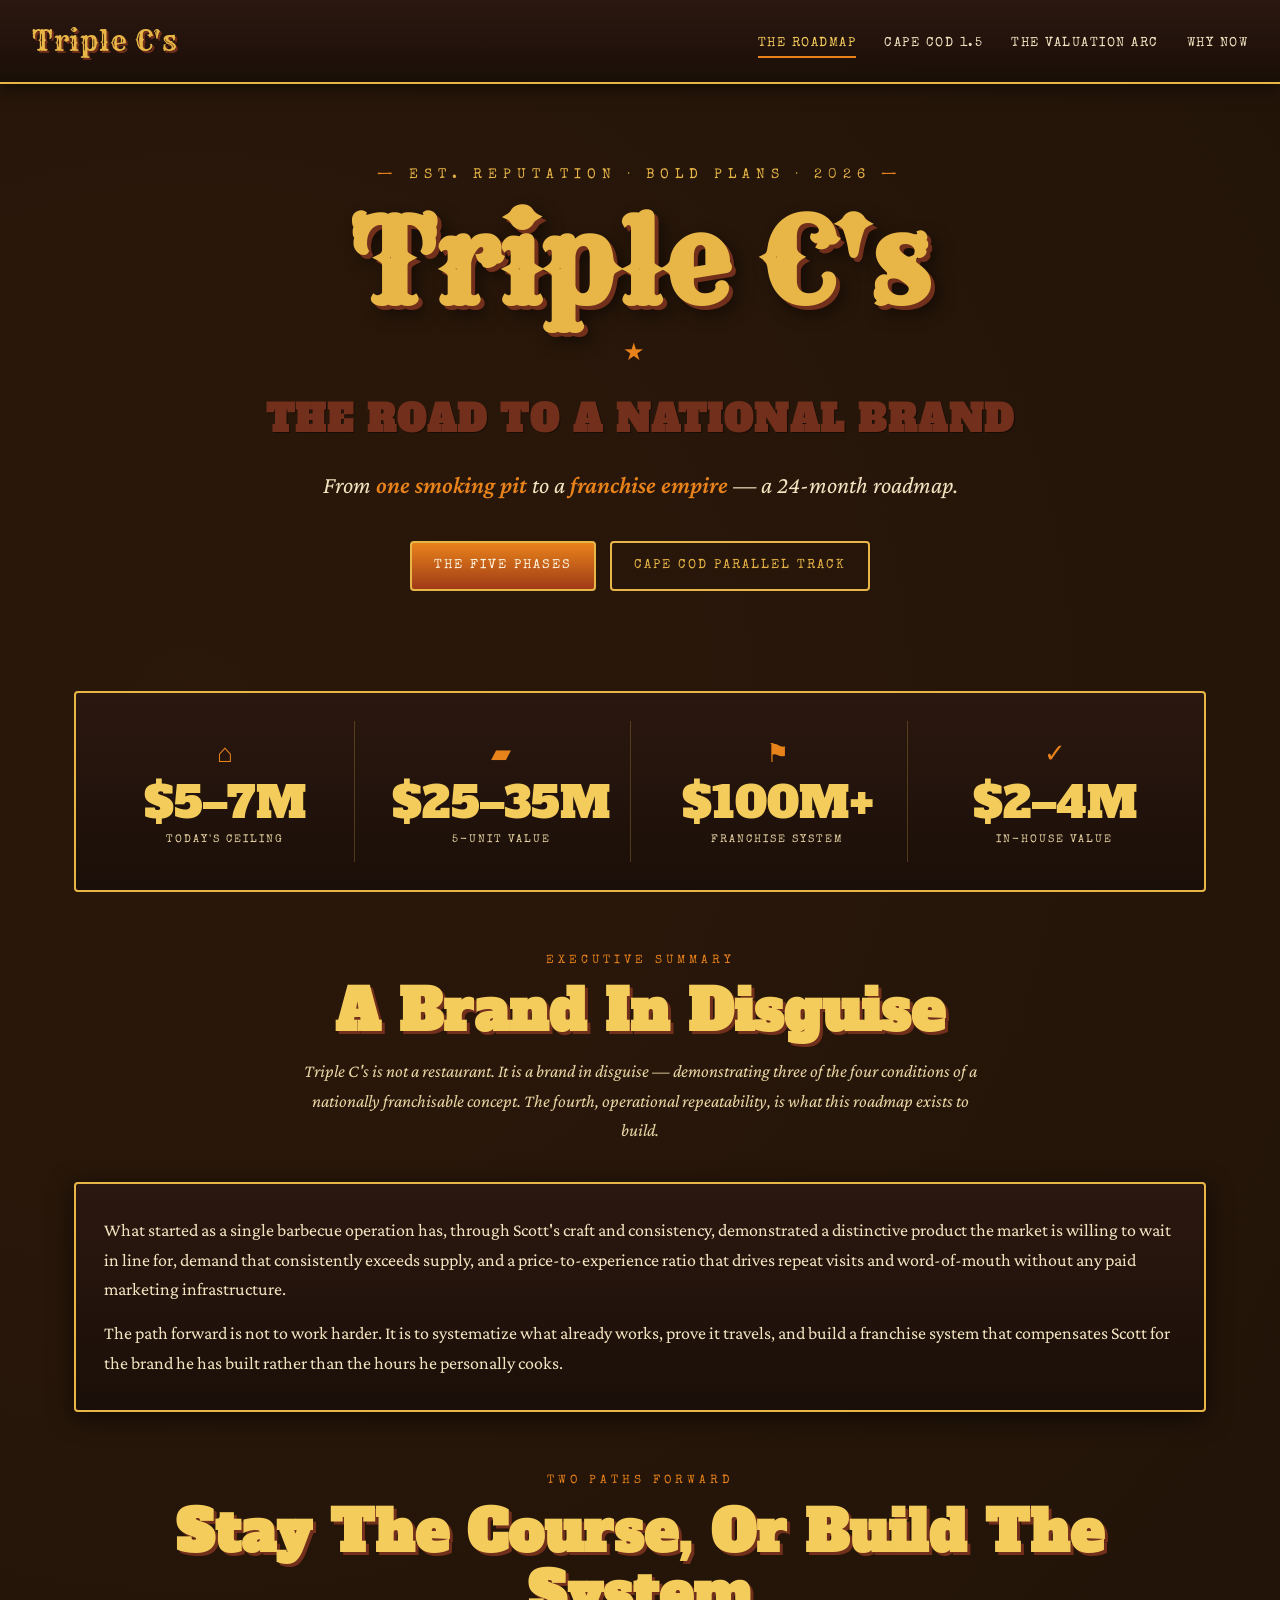
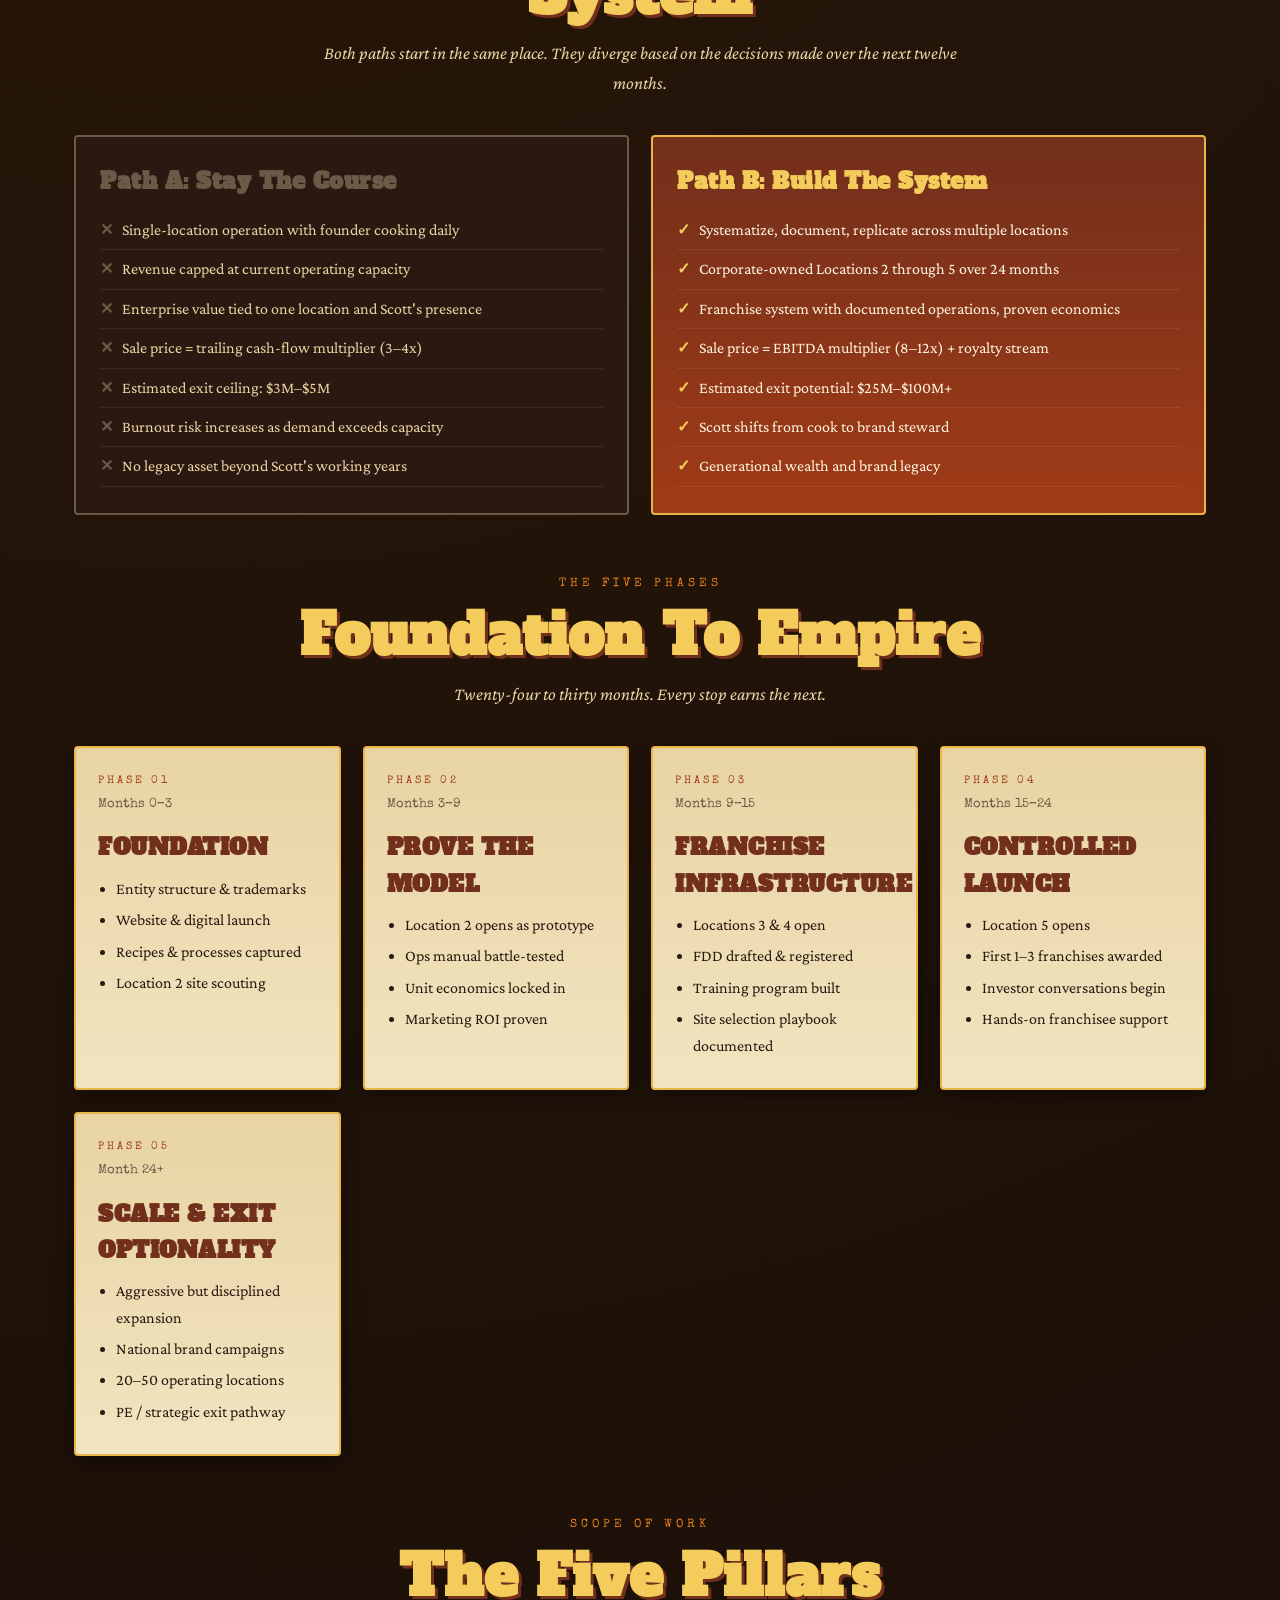
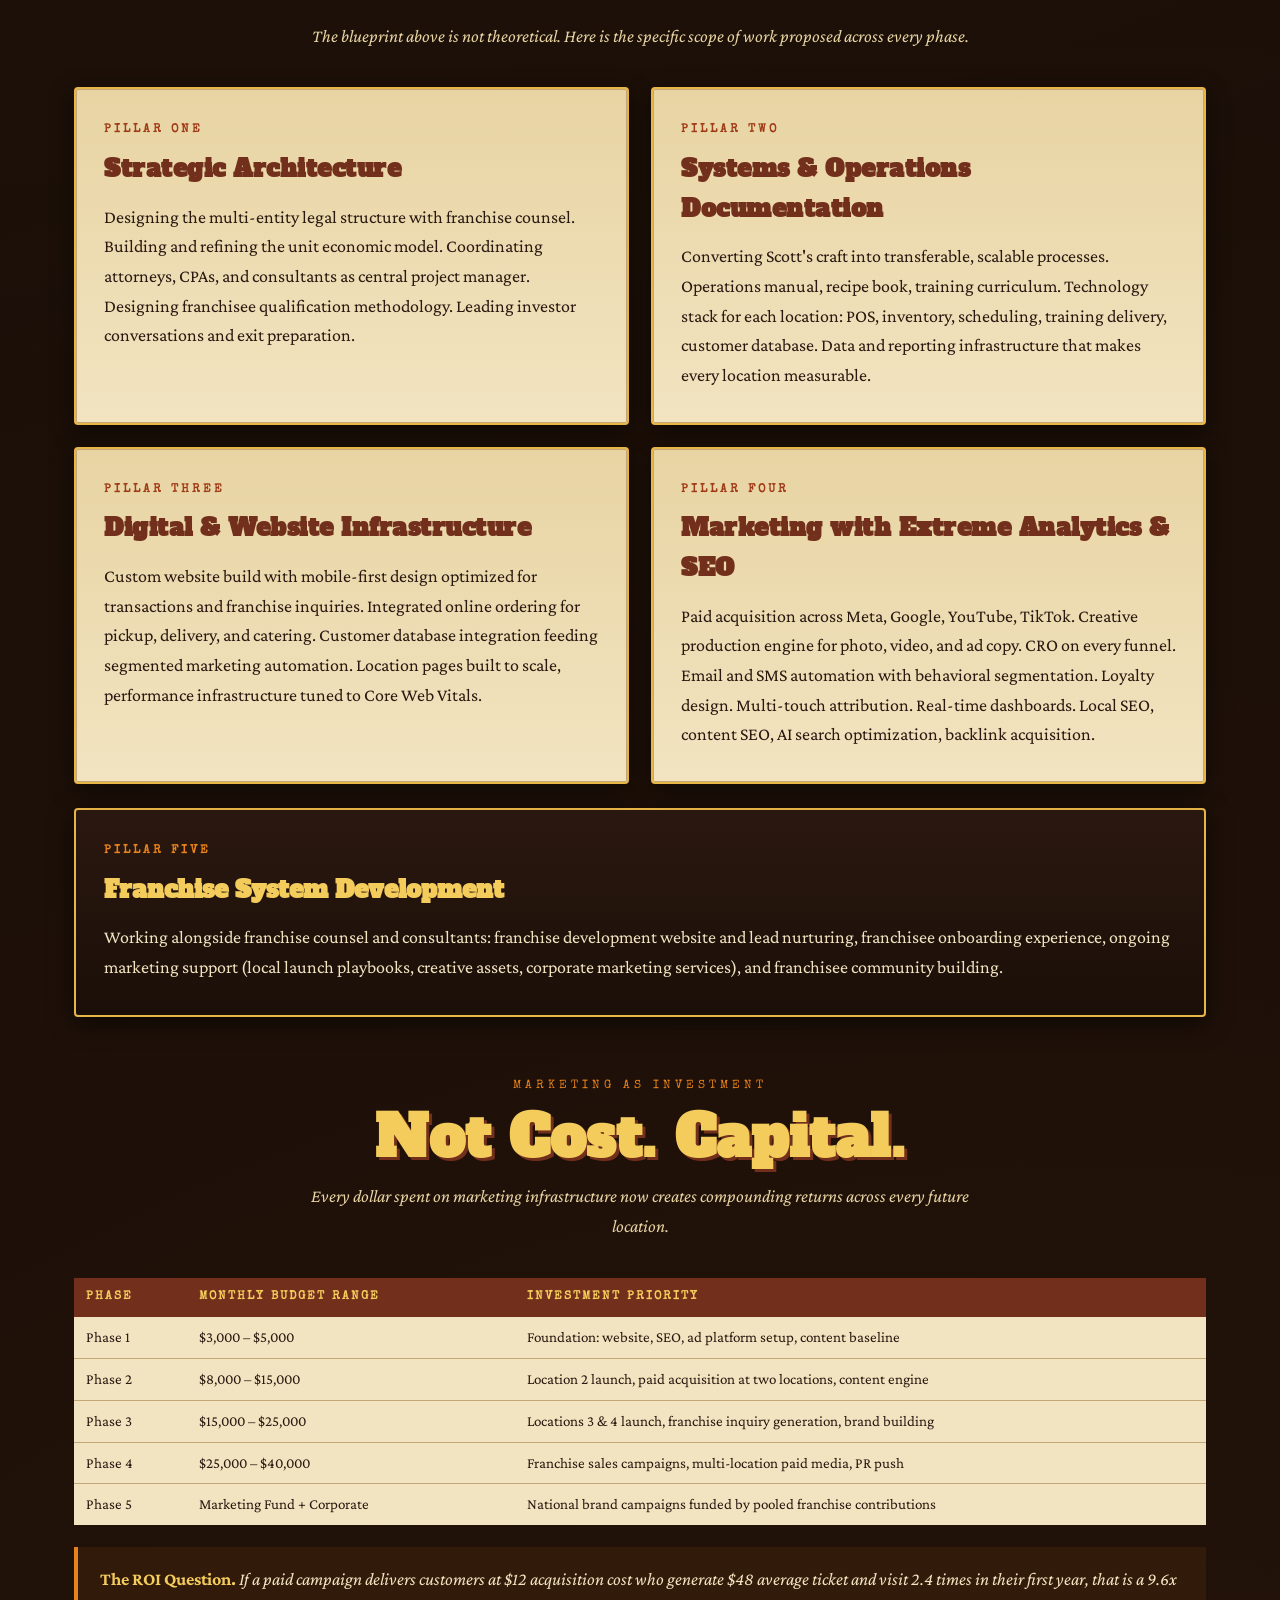
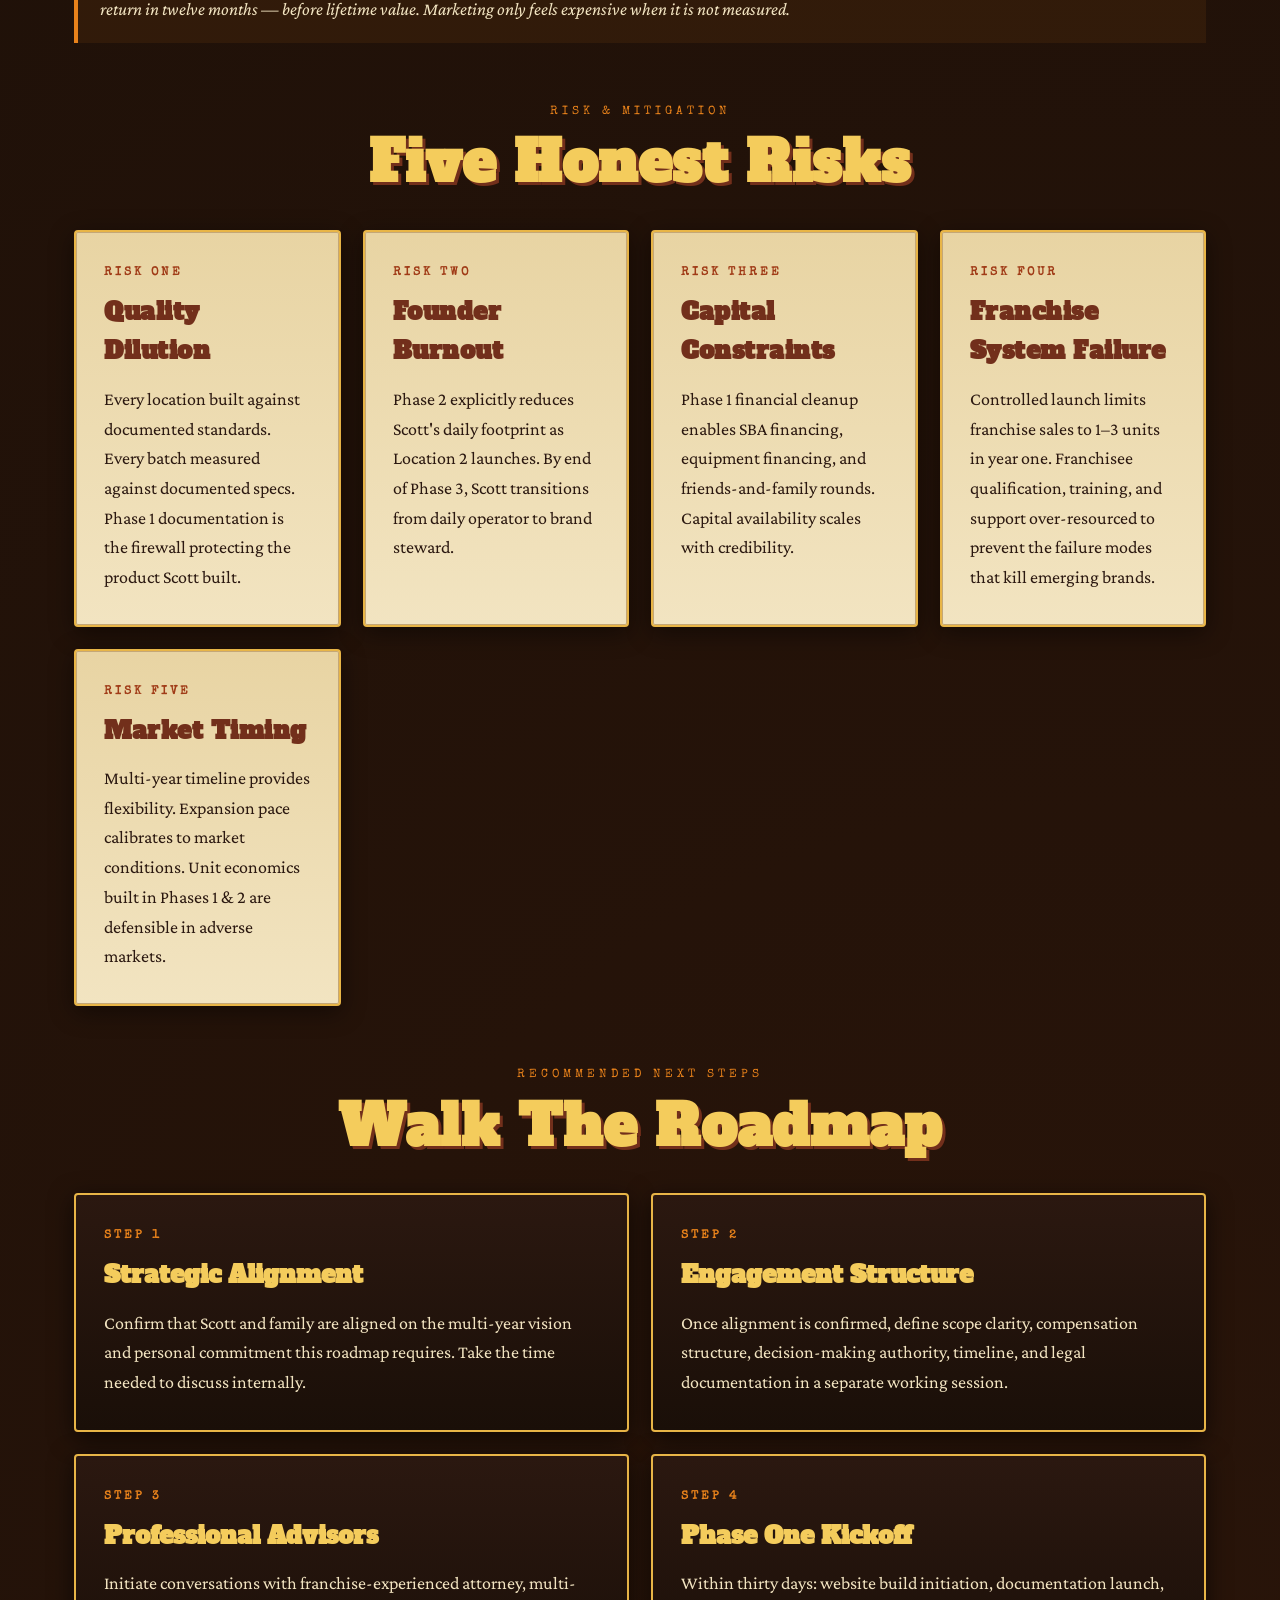
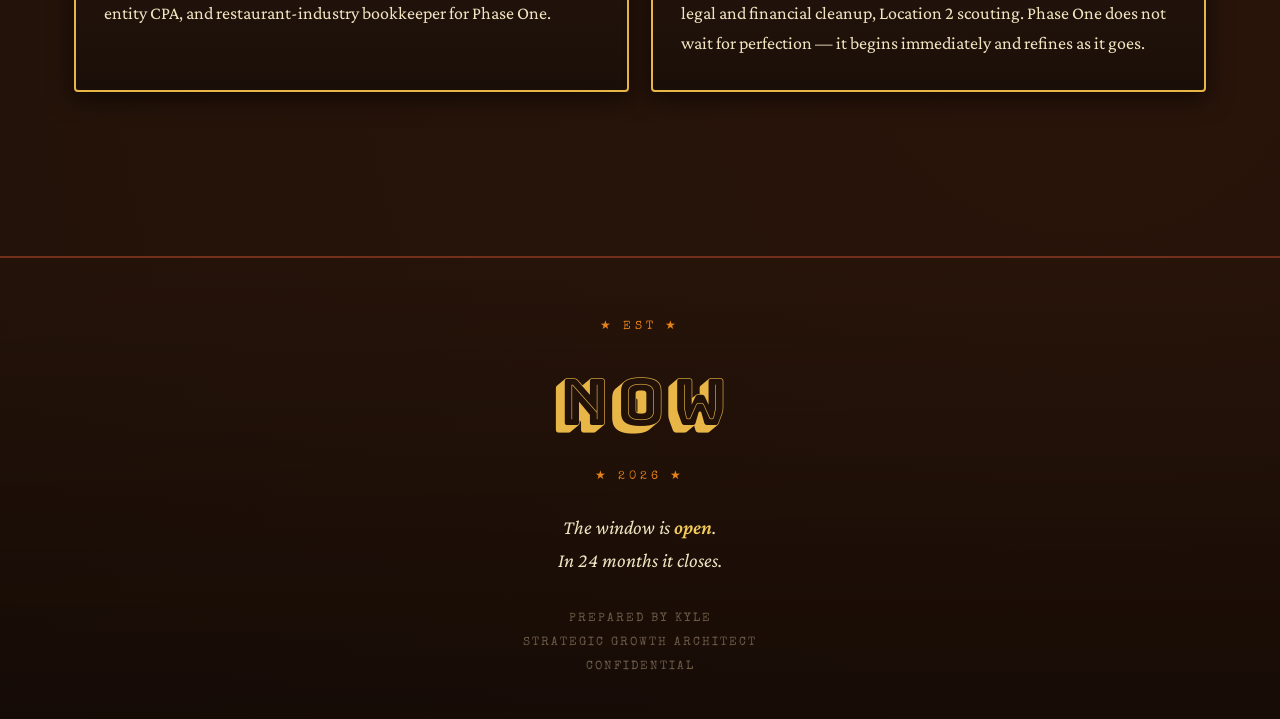
==== index.html @ bded4cd9 "Add initial index.html for Triple C's roadmap" ====
<!DOCTYPE html>
<html lang="en">
<head>
  <meta charset="UTF-8">
  <meta name="viewport" content="width=device-width, initial-scale=1.0">
  <title>Triple C's — The Road to a National Brand</title>
  <meta name="description" content="A 24-month roadmap from one smoking pit to a franchise empire. The Five-Phase Strategic Growth Proposal for Triple C's.">
  <link rel="stylesheet" href="assets/brand.css">
</head>
<body>

  <nav class="brand-nav">
    <div class="mark">Triple C's</div>
    <ul>
      <li><a href="index.html" class="active">The Roadmap</a></li>
      <li><a href="cape-cod.html">Cape Cod 1.5</a></li>
      <li><a href="valuation.html">The Valuation Arc</a></li>
      <li><a href="the-window.html">Why Now</a></li>
    </ul>
  </nav>

  <header class="broadside">
    <div class="stamp-line">EST. REPUTATION · BOLD PLANS · 2026</div>
    <h1>Triple C's</h1>
    <div class="star-divider">★</div>
    <h2 class="tagline">The Road to a National Brand</h2>
    <p class="lede">From <em>one smoking pit</em> to a <em>franchise empire</em> &mdash; a 24-month roadmap.</p>
    <div class="cta-row">
      <a href="#five-phases" class="btn">The Five Phases</a>
      <a href="cape-cod.html" class="btn ghost">Cape Cod Parallel Track</a>
    </div>
  </header>

  <main class="page">

    <section class="stat-band">
      <div class="stat"><span class="icon">⌂</span><div class="val">$5–7M</div><div class="lbl">Today's Ceiling</div></div>
      <div class="stat"><span class="icon">▰</span><div class="val">$25–35M</div><div class="lbl">5-Unit Value</div></div>
      <div class="stat"><span class="icon">⚑</span><div class="val">$100M+</div><div class="lbl">Franchise System</div></div>
      <div class="stat"><span class="icon">✓</span><div class="val">$2–4M</div><div class="lbl">In-House Value</div></div>
    </section>

    <section>
      <div class="section-head">
        <div class="eyebrow">Executive Summary</div>
        <h2>A Brand In Disguise</h2>
        <p>Triple C's is not a restaurant. It is a brand in disguise &mdash; demonstrating three of the four conditions of a nationally franchisable concept. The fourth, operational repeatability, is what this roadmap exists to build.</p>
      </div>
      <div class="card-dark">
        <p>What started as a single barbecue operation has, through Scott's craft and consistency, demonstrated a distinctive product the market is willing to wait in line for, demand that consistently exceeds supply, and a price-to-experience ratio that drives repeat visits and word-of-mouth without any paid marketing infrastructure.</p>
        <p style="margin-top: 14px;">The path forward is not to work harder. It is to systematize what already works, prove it travels, and build a franchise system that compensates Scott for the brand he has built rather than the hours he personally cooks.</p>
      </div>
    </section>

    <section>
      <div class="section-head">
        <div class="eyebrow">Two Paths Forward</div>
        <h2>Stay The Course, Or Build The System</h2>
        <p>Both paths start in the same place. They diverge based on the decisions made over the next twelve months.</p>
      </div>
      <div class="two-path">
        <div class="path path-a">
          <h3>Path A: Stay The Course</h3>
          <ul>
            <li>Single-location operation with founder cooking daily</li>
            <li>Revenue capped at current operating capacity</li>
            <li>Enterprise value tied to one location and Scott's presence</li>
            <li>Sale price = trailing cash-flow multiplier (3–4x)</li>
            <li>Estimated exit ceiling: $3M–$5M</li>
            <li>Burnout risk increases as demand exceeds capacity</li>
            <li>No legacy asset beyond Scott's working years</li>
          </ul>
        </div>
        <div class="path path-b">
          <h3>Path B: Build The System</h3>
          <ul>
            <li>Systematize, document, replicate across multiple locations</li>
            <li>Corporate-owned Locations 2 through 5 over 24 months</li>
            <li>Franchise system with documented operations, proven economics</li>
            <li>Sale price = EBITDA multiplier (8–12x) + royalty stream</li>
            <li>Estimated exit potential: $25M–$100M+</li>
            <li>Scott shifts from cook to brand steward</li>
            <li>Generational wealth and brand legacy</li>
          </ul>
        </div>
      </div>
    </section>

    <section id="five-phases">
      <div class="section-head">
        <div class="eyebrow">The Five Phases</div>
        <h2>Foundation To Empire</h2>
        <p>Twenty-four to thirty months. Every stop earns the next.</p>
      </div>

      <div class="phase-grid">
        <article class="phase">
          <div class="phase-num">Phase 01</div>
          <div class="phase-time">Months 0–3</div>
          <h3>Foundation</h3>
          <ul>
            <li>Entity structure &amp; trademarks</li>
            <li>Website &amp; digital launch</li>
            <li>Recipes &amp; processes captured</li>
            <li>Location 2 site scouting</li>
          </ul>
        </article>

        <article class="phase">
          <div class="phase-num">Phase 02</div>
          <div class="phase-time">Months 3–9</div>
          <h3>Prove the Model</h3>
          <ul>
            <li>Location 2 opens as prototype</li>
            <li>Ops manual battle-tested</li>
            <li>Unit economics locked in</li>
            <li>Marketing ROI proven</li>
          </ul>
        </article>

        <article class="phase">
          <div class="phase-num">Phase 03</div>
          <div class="phase-time">Months 9–15</div>
          <h3>Franchise Infrastructure</h3>
          <ul>
            <li>Locations 3 &amp; 4 open</li>
            <li>FDD drafted &amp; registered</li>
            <li>Training program built</li>
            <li>Site selection playbook documented</li>
          </ul>
        </article>

        <article class="phase">
          <div class="phase-num">Phase 04</div>
          <div class="phase-time">Months 15–24</div>
          <h3>Controlled Launch</h3>
          <ul>
            <li>Location 5 opens</li>
            <li>First 1–3 franchises awarded</li>
            <li>Investor conversations begin</li>
            <li>Hands-on franchisee support</li>
          </ul>
        </article>

        <article class="phase">
          <div class="phase-num">Phase 05</div>
          <div class="phase-time">Month 24+</div>
          <h3>Scale &amp; Exit Optionality</h3>
          <ul>
            <li>Aggressive but disciplined expansion</li>
            <li>National brand campaigns</li>
            <li>20–50 operating locations</li>
            <li>PE / strategic exit pathway</li>
          </ul>
        </article>
      </div>
    </section>

    <section>
      <div class="section-head">
        <div class="eyebrow">Scope of Work</div>
        <h2>The Five Pillars</h2>
        <p>The blueprint above is not theoretical. Here is the specific scope of work proposed across every phase.</p>
      </div>
      <div class="grid-2">
        <div class="card">
          <h4>Pillar One</h4>
          <h3>Strategic Architecture</h3>
          <p>Designing the multi-entity legal structure with franchise counsel. Building and refining the unit economic model. Coordinating attorneys, CPAs, and consultants as central project manager. Designing franchisee qualification methodology. Leading investor conversations and exit preparation.</p>
        </div>
        <div class="card">
          <h4>Pillar Two</h4>
          <h3>Systems &amp; Operations Documentation</h3>
          <p>Converting Scott's craft into transferable, scalable processes. Operations manual, recipe book, training curriculum. Technology stack for each location: POS, inventory, scheduling, training delivery, customer database. Data and reporting infrastructure that makes every location measurable.</p>
        </div>
        <div class="card">
          <h4>Pillar Three</h4>
          <h3>Digital &amp; Website Infrastructure</h3>
          <p>Custom website build with mobile-first design optimized for transactions and franchise inquiries. Integrated online ordering for pickup, delivery, and catering. Customer database integration feeding segmented marketing automation. Location pages built to scale, performance infrastructure tuned to Core Web Vitals.</p>
        </div>
        <div class="card">
          <h4>Pillar Four</h4>
          <h3>Marketing with Extreme Analytics &amp; SEO</h3>
          <p>Paid acquisition across Meta, Google, YouTube, TikTok. Creative production engine for photo, video, and ad copy. CRO on every funnel. Email and SMS automation with behavioral segmentation. Loyalty design. Multi-touch attribution. Real-time dashboards. Local SEO, content SEO, AI search optimization, backlink acquisition.</p>
        </div>
      </div>
      <div class="card-dark" style="margin-top: 22px;">
        <h4>Pillar Five</h4>
        <h3>Franchise System Development</h3>
        <p>Working alongside franchise counsel and consultants: franchise development website and lead nurturing, franchisee onboarding experience, ongoing marketing support (local launch playbooks, creative assets, corporate marketing services), and franchisee community building.</p>
      </div>
    </section>

    <section>
      <div class="section-head">
        <div class="eyebrow">Marketing as Investment</div>
        <h2>Not Cost. Capital.</h2>
        <p>Every dollar spent on marketing infrastructure now creates compounding returns across every future location.</p>
      </div>
      <table class="budget">
        <thead>
          <tr><th>Phase</th><th>Monthly Budget Range</th><th>Investment Priority</th></tr>
        </thead>
        <tbody>
          <tr><td>Phase 1</td><td>$3,000 – $5,000</td><td>Foundation: website, SEO, ad platform setup, content baseline</td></tr>
          <tr><td>Phase 2</td><td>$8,000 – $15,000</td><td>Location 2 launch, paid acquisition at two locations, content engine</td></tr>
          <tr><td>Phase 3</td><td>$15,000 – $25,000</td><td>Locations 3 &amp; 4 launch, franchise inquiry generation, brand building</td></tr>
          <tr><td>Phase 4</td><td>$25,000 – $40,000</td><td>Franchise sales campaigns, multi-location paid media, PR push</td></tr>
          <tr><td>Phase 5</td><td>Marketing Fund + Corporate</td><td>National brand campaigns funded by pooled franchise contributions</td></tr>
        </tbody>
      </table>
      <div class="callout"><strong>The ROI Question.</strong> If a paid campaign delivers customers at $12 acquisition cost who generate $48 average ticket and visit 2.4 times in their first year, that is a 9.6x return in twelve months &mdash; before lifetime value. Marketing only feels expensive when it is not measured.</div>
    </section>

    <section>
      <div class="section-head">
        <div class="eyebrow">Risk &amp; Mitigation</div>
        <h2>Five Honest Risks</h2>
      </div>
      <div class="grid-3">
        <div class="card"><h4>Risk One</h4><h3>Quality Dilution</h3><p>Every location built against documented standards. Every batch measured against documented specs. Phase 1 documentation is the firewall protecting the product Scott built.</p></div>
        <div class="card"><h4>Risk Two</h4><h3>Founder Burnout</h3><p>Phase 2 explicitly reduces Scott's daily footprint as Location 2 launches. By end of Phase 3, Scott transitions from daily operator to brand steward.</p></div>
        <div class="card"><h4>Risk Three</h4><h3>Capital Constraints</h3><p>Phase 1 financial cleanup enables SBA financing, equipment financing, and friends-and-family rounds. Capital availability scales with credibility.</p></div>
        <div class="card"><h4>Risk Four</h4><h3>Franchise System Failure</h3><p>Controlled launch limits franchise sales to 1–3 units in year one. Franchisee qualification, training, and support over-resourced to prevent the failure modes that kill emerging brands.</p></div>
        <div class="card"><h4>Risk Five</h4><h3>Market Timing</h3><p>Multi-year timeline provides flexibility. Expansion pace calibrates to market conditions. Unit economics built in Phases 1 &amp; 2 are defensible in adverse markets.</p></div>
      </div>
    </section>

    <section>
      <div class="section-head">
        <div class="eyebrow">Recommended Next Steps</div>
        <h2>Walk The Roadmap</h2>
      </div>
      <div class="grid-2">
        <div class="card-dark">
          <h4>Step 1</h4>
          <h3>Strategic Alignment</h3>
          <p>Confirm that Scott and family are aligned on the multi-year vision and personal commitment this roadmap requires. Take the time needed to discuss internally.</p>
        </div>
        <div class="card-dark">
          <h4>Step 2</h4>
          <h3>Engagement Structure</h3>
          <p>Once alignment is confirmed, define scope clarity, compensation structure, decision-making authority, timeline, and legal documentation in a separate working session.</p>
        </div>
        <div class="card-dark">
          <h4>Step 3</h4>
          <h3>Professional Advisors</h3>
          <p>Initiate conversations with franchise-experienced attorney, multi-entity CPA, and restaurant-industry bookkeeper for Phase One.</p>
        </div>
        <div class="card-dark">
          <h4>Step 4</h4>
          <h3>Phase One Kickoff</h3>
          <p>Within thirty days: website build initiation, documentation launch, legal and financial cleanup, Location 2 scouting. Phase One does not wait for perfection &mdash; it begins immediately and refines as it goes.</p>
        </div>
      </div>
    </section>
  </main>

  <footer class="brand-footer">
    <div class="stamp-edge">★ EST ★</div>
    <div class="stamp-big">NOW</div>
    <div class="stamp-edge">★ 2026 ★</div>
    <div class="footer-msg">The window is <em>open</em>.<br>In 24 months it closes.</div>
    <div class="footer-meta">
      Prepared by Kyle<br>
      Strategic Growth Architect<br>
      Confidential
    </div>
  </footer>

</body>
</html>
---- assets/brand.css ----
/* Triple C's — Shared Brand Stylesheet
   Derived from the Triplecs timeline infographic v2.
   Use across all roadmap pages for consistent branding. */

@import url('https://fonts.googleapis.com/css2?family=Crimson+Pro:ital,wght@0,400;0,600;0,700;1,400&family=Special+Elite&family=Rye&family=Alfa+Slab+One&family=Bungee+Shade&display=swap');

:root {
  --char: #1A0F08;
  --smoke-dark: #2B1810;
  --mahog: #722F1B;
  --rust: #A03B17;
  --flame: #D4521A;
  --ember: #E8821B;
  --gold: #E8B547;
  --gold-bright: #F4CC5C;
  --parchment: #F2E4C1;
  --paper: #E8D4A3;
  --paper-shadow: #C4A777;
  --ash: #6B5A47;
  --cream: #FAF1DC;
  --green: #2B4A2B;
  --bone: #FFF5DE;
}

* { box-sizing: border-box; margin: 0; padding: 0; }

html { scroll-behavior: smooth; }

body {
  font-family: 'Crimson Pro', Georgia, serif;
  background: var(--char);
  color: var(--cream);
  line-height: 1.65;
  font-size: 18px;
  background-image:
    radial-gradient(circle at 15% 10%, rgba(232, 130, 27, 0.08), transparent 45%),
    radial-gradient(circle at 85% 90%, rgba(212, 82, 26, 0.08), transparent 50%),
    radial-gradient(circle at 50% 50%, rgba(26, 15, 8, 0.6), var(--char) 80%);
  min-height: 100vh;
}

/* ===== Navigation ===== */
.brand-nav {
  background: linear-gradient(180deg, var(--smoke-dark) 0%, rgba(26,15,8,0.95) 100%);
  border-bottom: 2px solid var(--gold);
  padding: 18px 32px;
  display: flex;
  align-items: center;
  justify-content: space-between;
  flex-wrap: wrap;
  gap: 20px;
  position: sticky;
  top: 0;
  z-index: 50;
  box-shadow: 0 4px 16px rgba(0,0,0,0.5);
}
.brand-nav .mark {
  font-family: 'Rye', serif;
  font-size: 28px;
  color: var(--gold);
  text-shadow: 2px 2px 0 var(--mahog);
  letter-spacing: 0.5px;
}
.brand-nav ul {
  list-style: none;
  display: flex;
  gap: 28px;
  flex-wrap: wrap;
}
.brand-nav a {
  font-family: 'Special Elite', monospace;
  font-size: 13px;
  letter-spacing: 1.5px;
  text-transform: uppercase;
  color: var(--parchment);
  text-decoration: none;
  padding: 6px 0;
  border-bottom: 2px solid transparent;
  transition: all 0.2s;
}
.brand-nav a:hover, .brand-nav a.active {
  color: var(--gold-bright);
  border-bottom-color: var(--ember);
}

/* ===== Hero / Broadside ===== */
.broadside {
  text-align: center;
  padding: 80px 24px 60px;
  position: relative;
}
.broadside .stamp-line {
  font-family: 'Special Elite', monospace;
  font-size: 14px;
  letter-spacing: 6px;
  color: var(--gold);
  margin-bottom: 18px;
}
.broadside .stamp-line::before,
.broadside .stamp-line::after {
  content: " — ";
  color: var(--ember);
}
.broadside h1 {
  font-family: 'Rye', serif;
  font-size: clamp(56px, 9vw, 120px);
  color: var(--gold);
  text-shadow:
    4px 4px 0 var(--mahog),
    8px 8px 16px rgba(0,0,0,0.5);
  letter-spacing: 1px;
  line-height: 1;
  margin-bottom: 8px;
}
.broadside .star-divider {
  font-size: 24px;
  color: var(--ember);
  margin: 12px 0 18px;
  letter-spacing: 12px;
}
.broadside h2.tagline {
  font-family: 'Alfa Slab One', serif;
  font-size: clamp(22px, 3vw, 36px);
  color: var(--mahog);
  letter-spacing: 1.5px;
  text-transform: uppercase;
  margin-bottom: 16px;
  text-shadow: 1px 1px 0 rgba(0,0,0,0.4);
}
.broadside p.lede {
  font-family: 'Crimson Pro', serif;
  font-style: italic;
  font-size: clamp(18px, 2vw, 24px);
  color: var(--parchment);
  max-width: 720px;
  margin: 0 auto;
}
.broadside p.lede em { color: var(--ember); font-style: italic; font-weight: 600; }

/* ===== Page Container ===== */
.page {
  max-width: 1180px;
  margin: 0 auto;
  padding: 0 24px 80px;
}

/* ===== Section heading ===== */
.section-head {
  text-align: center;
  margin: 60px 0 36px;
}
.section-head .eyebrow {
  font-family: 'Special Elite', monospace;
  font-size: 12px;
  letter-spacing: 4px;
  color: var(--ember);
  text-transform: uppercase;
  margin-bottom: 10px;
}
.section-head h2 {
  font-family: 'Alfa Slab One', serif;
  font-size: clamp(36px, 5vw, 56px);
  color: var(--gold-bright);
  text-shadow: 3px 3px 0 var(--mahog);
  letter-spacing: 1px;
  line-height: 1.1;
}
.section-head p {
  font-style: italic;
  color: var(--paper);
  max-width: 680px;
  margin: 14px auto 0;
}

/* ===== Card / Parchment block ===== */
.card {
  background: linear-gradient(180deg, var(--paper) 0%, var(--parchment) 100%);
  color: var(--smoke-dark);
  padding: 32px 28px;
  border: 2px solid var(--gold);
  box-shadow:
    inset 0 0 0 1px var(--paper-shadow),
    0 6px 24px rgba(0,0,0,0.45);
  border-radius: 4px;
  position: relative;
}
.card h3 {
  font-family: 'Alfa Slab One', serif;
  font-size: 24px;
  color: var(--mahog);
  margin-bottom: 14px;
  letter-spacing: 0.5px;
}
.card h4 {
  font-family: 'Special Elite', monospace;
  font-size: 12px;
  letter-spacing: 3px;
  color: var(--rust);
  text-transform: uppercase;
  margin-bottom: 8px;
}
.card p, .card li { color: var(--smoke-dark); }
.card ul, .card ol { padding-left: 22px; margin: 10px 0; }
.card li { margin-bottom: 6px; }
.card strong { color: var(--rust); }

/* ===== Dark "char" card ===== */
.card-dark {
  background: linear-gradient(180deg, var(--smoke-dark) 0%, var(--char) 100%);
  color: var(--parchment);
  padding: 32px 28px;
  border: 2px solid var(--gold);
  border-radius: 4px;
  box-shadow: 0 6px 24px rgba(0,0,0,0.6);
}
.card-dark h3 {
  font-family: 'Alfa Slab One', serif;
  color: var(--gold-bright);
  font-size: 24px;
  margin-bottom: 14px;
}
.card-dark h4 {
  font-family: 'Special Elite', monospace;
  font-size: 12px;
  letter-spacing: 3px;
  color: var(--ember);
  text-transform: uppercase;
  margin-bottom: 8px;
}

/* ===== Stat band ===== */
.stat-band {
  display: grid;
  grid-template-columns: repeat(auto-fit, minmax(180px, 1fr));
  gap: 18px;
  background: linear-gradient(180deg, var(--smoke-dark), var(--char));
  border: 2px solid var(--gold);
  padding: 28px 20px;
  margin: 32px 0;
  border-radius: 4px;
}
.stat {
  text-align: center;
  padding: 12px 8px;
  border-right: 1px solid rgba(232,181,71,0.25);
}
.stat:last-child { border-right: none; }
.stat .icon {
  font-size: 26px;
  color: var(--ember);
  margin-bottom: 6px;
  display: block;
}
.stat .val {
  font-family: 'Alfa Slab One', serif;
  font-size: clamp(28px, 4vw, 44px);
  color: var(--gold-bright);
  line-height: 1;
  margin-bottom: 6px;
}
.stat .lbl {
  font-family: 'Special Elite', monospace;
  font-size: 11px;
  letter-spacing: 2px;
  color: var(--paper);
  text-transform: uppercase;
}

/* ===== Phase grid ===== */
.phase-grid {
  display: grid;
  grid-template-columns: repeat(auto-fit, minmax(260px, 1fr));
  gap: 22px;
  margin: 30px 0;
}
.phase {
  background: linear-gradient(180deg, var(--paper) 0%, var(--parchment) 100%);
  border: 2px solid var(--gold);
  border-radius: 4px;
  padding: 24px 22px;
  position: relative;
  color: var(--smoke-dark);
  box-shadow: 0 4px 18px rgba(0,0,0,0.4);
}
.phase .phase-num {
  font-family: 'Special Elite', monospace;
  font-size: 11px;
  letter-spacing: 3px;
  color: var(--rust);
  text-transform: uppercase;
  margin-bottom: 4px;
}
.phase .phase-time {
  font-family: 'Special Elite', monospace;
  font-size: 13px;
  color: var(--ash);
  margin-bottom: 14px;
}
.phase h3 {
  font-family: 'Alfa Slab One', serif;
  font-size: 22px;
  color: var(--mahog);
  margin-bottom: 10px;
  text-transform: uppercase;
  letter-spacing: 0.5px;
}
.phase ul { padding-left: 18px; font-size: 16px; }
.phase li { margin-bottom: 5px; }

/* ===== Two-path table ===== */
.two-path {
  display: grid;
  grid-template-columns: 1fr 1fr;
  gap: 22px;
  margin: 30px 0;
}
@media (max-width: 720px) { .two-path { grid-template-columns: 1fr; } }
.path {
  padding: 26px 24px;
  border-radius: 4px;
  border: 2px solid;
}
.path-a { background: var(--smoke-dark); color: var(--paper); border-color: var(--ash); }
.path-b { background: linear-gradient(180deg, var(--mahog), var(--rust)); color: var(--bone); border-color: var(--gold); }
.path h3 {
  font-family: 'Alfa Slab One', serif;
  font-size: 22px;
  margin-bottom: 12px;
  letter-spacing: 0.5px;
}
.path-a h3 { color: var(--ash); }
.path-b h3 { color: var(--gold-bright); }
.path ul { list-style: none; padding: 0; }
.path li {
  padding: 6px 0;
  font-size: 16px;
  border-bottom: 1px solid rgba(255,255,255,0.08);
}
.path li::before {
  display: inline-block;
  width: 1.4em;
  font-weight: bold;
}
.path-a li::before { content: "✕"; color: var(--ash); }
.path-b li::before { content: "✓"; color: var(--gold-bright); }

/* ===== Valuation arc ===== */
.arc-track {
  display: grid;
  grid-template-columns: repeat(auto-fit, minmax(170px, 1fr));
  gap: 16px;
  margin: 30px 0;
  padding: 28px 18px;
  background: var(--smoke-dark);
  border: 2px solid var(--gold);
  border-radius: 4px;
  position: relative;
}
.arc-stop { text-align: center; padding: 14px 8px; position: relative; }
.arc-stop .arc-stop-time {
  font-family: 'Special Elite', monospace;
  font-size: 11px;
  letter-spacing: 2px;
  color: var(--ember);
  text-transform: uppercase;
  margin-bottom: 6px;
}
.arc-stop .arc-stop-val {
  font-family: 'Alfa Slab One', serif;
  font-size: clamp(22px, 3vw, 32px);
  color: var(--gold-bright);
  line-height: 1;
  margin-bottom: 6px;
}
.arc-stop .arc-stop-desc {
  font-size: 13px;
  color: var(--paper);
  font-style: italic;
}

/* ===== Footer ===== */
.brand-footer {
  text-align: center;
  padding: 60px 24px 40px;
  border-top: 2px solid var(--mahog);
  margin-top: 60px;
  background: linear-gradient(180deg, transparent, rgba(0,0,0,0.4));
}
.brand-footer .stamp-big {
  font-family: 'Bungee Shade', cursive;
  font-size: clamp(40px, 6vw, 64px);
  color: var(--gold);
  margin: 12px 0;
  letter-spacing: 2px;
}
.brand-footer .stamp-edge {
  font-family: 'Special Elite', monospace;
  font-size: 12px;
  letter-spacing: 4px;
  color: var(--ember);
  text-transform: uppercase;
}
.brand-footer .footer-msg {
  margin: 24px auto;
  max-width: 600px;
  font-style: italic;
  font-size: 20px;
  color: var(--parchment);
}
.brand-footer .footer-msg em { color: var(--gold-bright); font-weight: 600; }
.brand-footer .footer-meta {
  margin-top: 30px;
  font-family: 'Special Elite', monospace;
  font-size: 12px;
  letter-spacing: 2px;
  color: var(--ash);
  text-transform: uppercase;
  line-height: 2;
}

/* ===== Tables ===== */
table.budget {
  width: 100%;
  border-collapse: collapse;
  margin: 18px 0;
  font-size: 15px;
  background: var(--parchment);
  color: var(--smoke-dark);
}
table.budget th {
  background: var(--mahog);
  color: var(--gold-bright);
  font-family: 'Special Elite', monospace;
  font-size: 12px;
  letter-spacing: 2px;
  text-align: left;
  padding: 10px 12px;
  text-transform: uppercase;
}
table.budget td {
  padding: 8px 12px;
  border-bottom: 1px solid var(--paper-shadow);
}
table.budget tr:last-child td { border-bottom: none; }
table.budget tr.total td {
  background: var(--paper-shadow);
  font-weight: 700;
  color: var(--char);
}

/* ===== Pill / accent ===== */
.pill {
  display: inline-block;
  font-family: 'Special Elite', monospace;
  font-size: 12px;
  letter-spacing: 2px;
  text-transform: uppercase;
  padding: 4px 12px;
  border-radius: 999px;
  background: var(--ember);
  color: var(--char);
  margin-bottom: 12px;
}
.pill.gold { background: var(--gold); }
.pill.green { background: var(--green); color: var(--bone); }

/* ===== Util ===== */
.center { text-align: center; }
.spacer-sm { height: 24px; }
.spacer-md { height: 48px; }
.grid-2 {
  display: grid;
  grid-template-columns: 1fr 1fr;
  gap: 22px;
  margin: 24px 0;
}
@media (max-width: 720px) { .grid-2 { grid-template-columns: 1fr; } }
.grid-3 {
  display: grid;
  grid-template-columns: repeat(auto-fit, minmax(240px, 1fr));
  gap: 22px;
  margin: 24px 0;
}
.callout {
  border-left: 4px solid var(--ember);
  background: rgba(232, 130, 27, 0.08);
  padding: 18px 22px;
  margin: 22px 0;
  font-style: italic;
  color: var(--parchment);
}
.callout strong { color: var(--gold-bright); font-style: normal; }

.cta-row {
  display: flex;
  flex-wrap: wrap;
  gap: 14px;
  justify-content: center;
  margin: 36px 0 8px;
}
.btn {
  display: inline-block;
  font-family: 'Special Elite', monospace;
  font-size: 13px;
  letter-spacing: 2px;
  text-transform: uppercase;
  padding: 12px 22px;
  border-radius: 4px;
  text-decoration: none;
  border: 2px solid var(--gold);
  background: linear-gradient(180deg, var(--ember), var(--rust));
  color: var(--bone);
  transition: transform 0.15s, box-shadow 0.15s;
}
.btn:hover { transform: translateY(-2px); box-shadow: 0 6px 18px rgba(0,0,0,0.5); }
.btn.ghost { background: transparent; color: var(--gold); }
.btn.ghost:hover { background: rgba(232,181,71,0.12); }
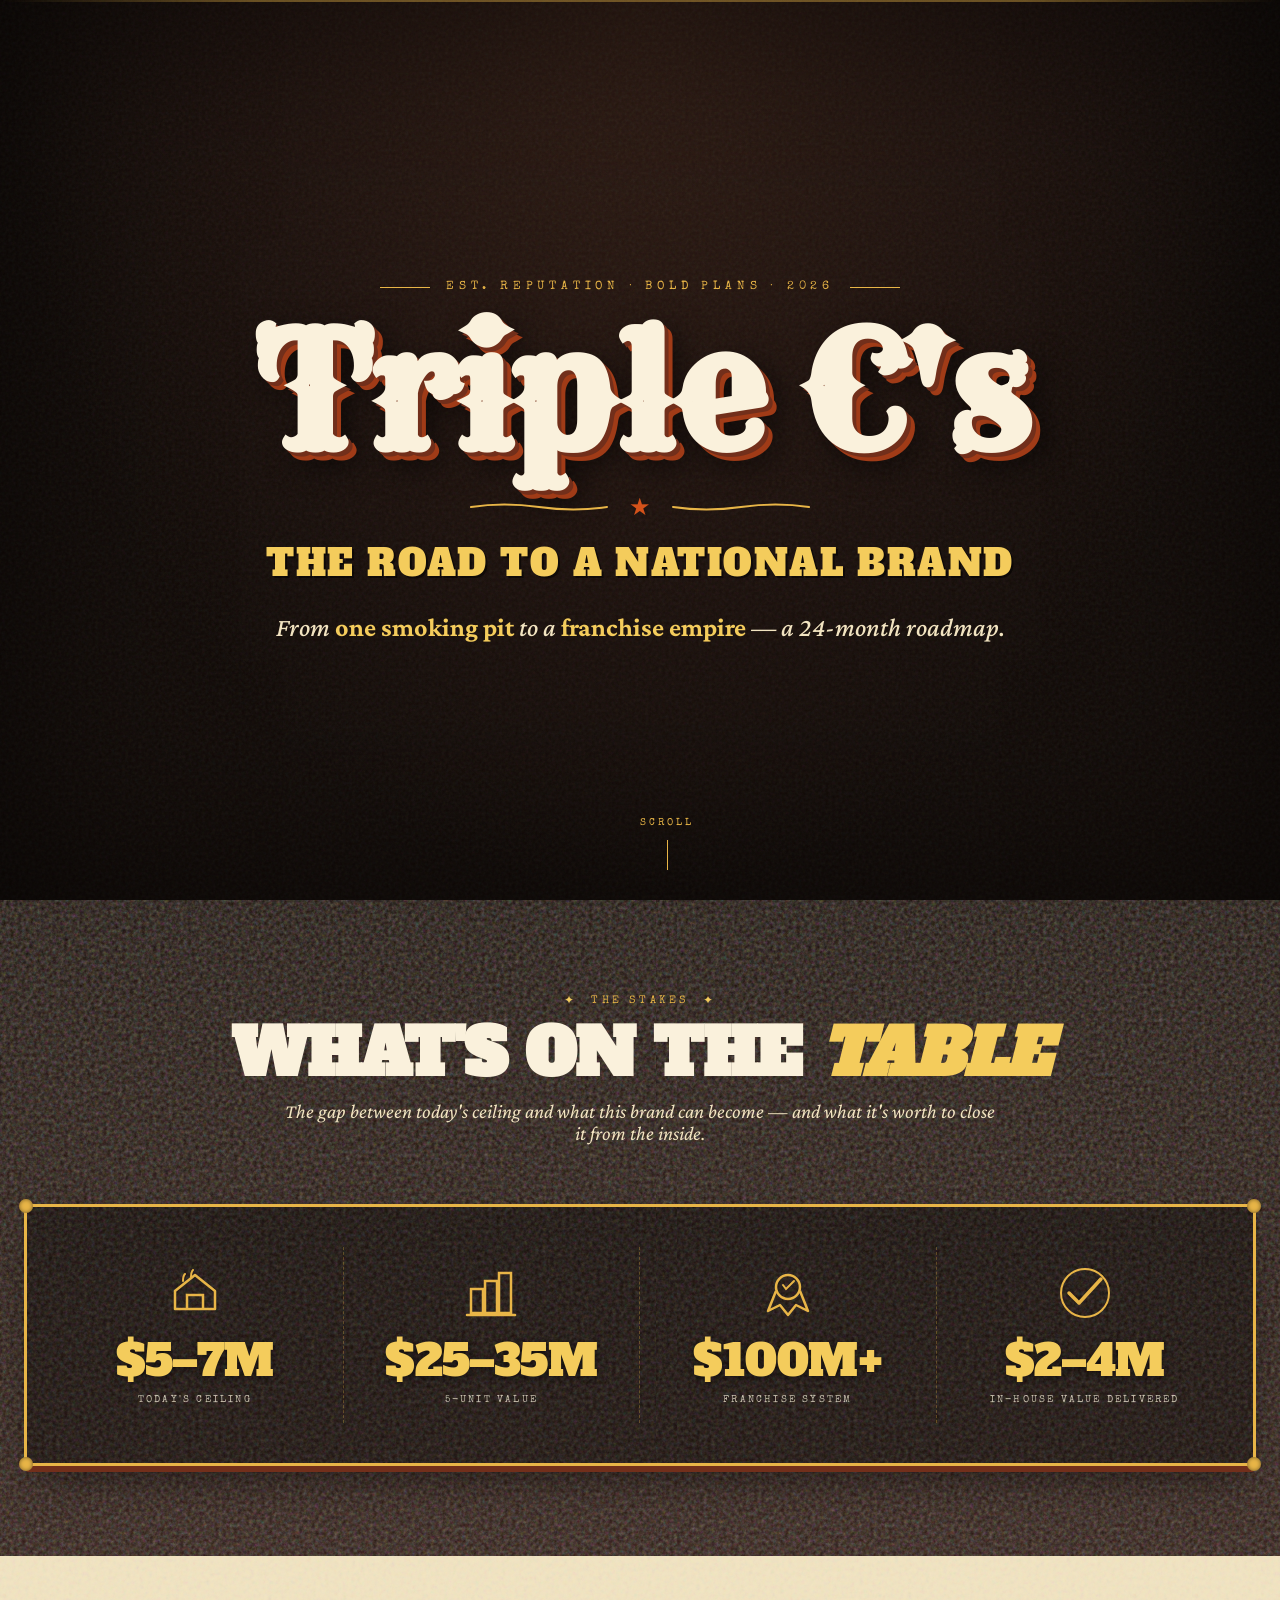
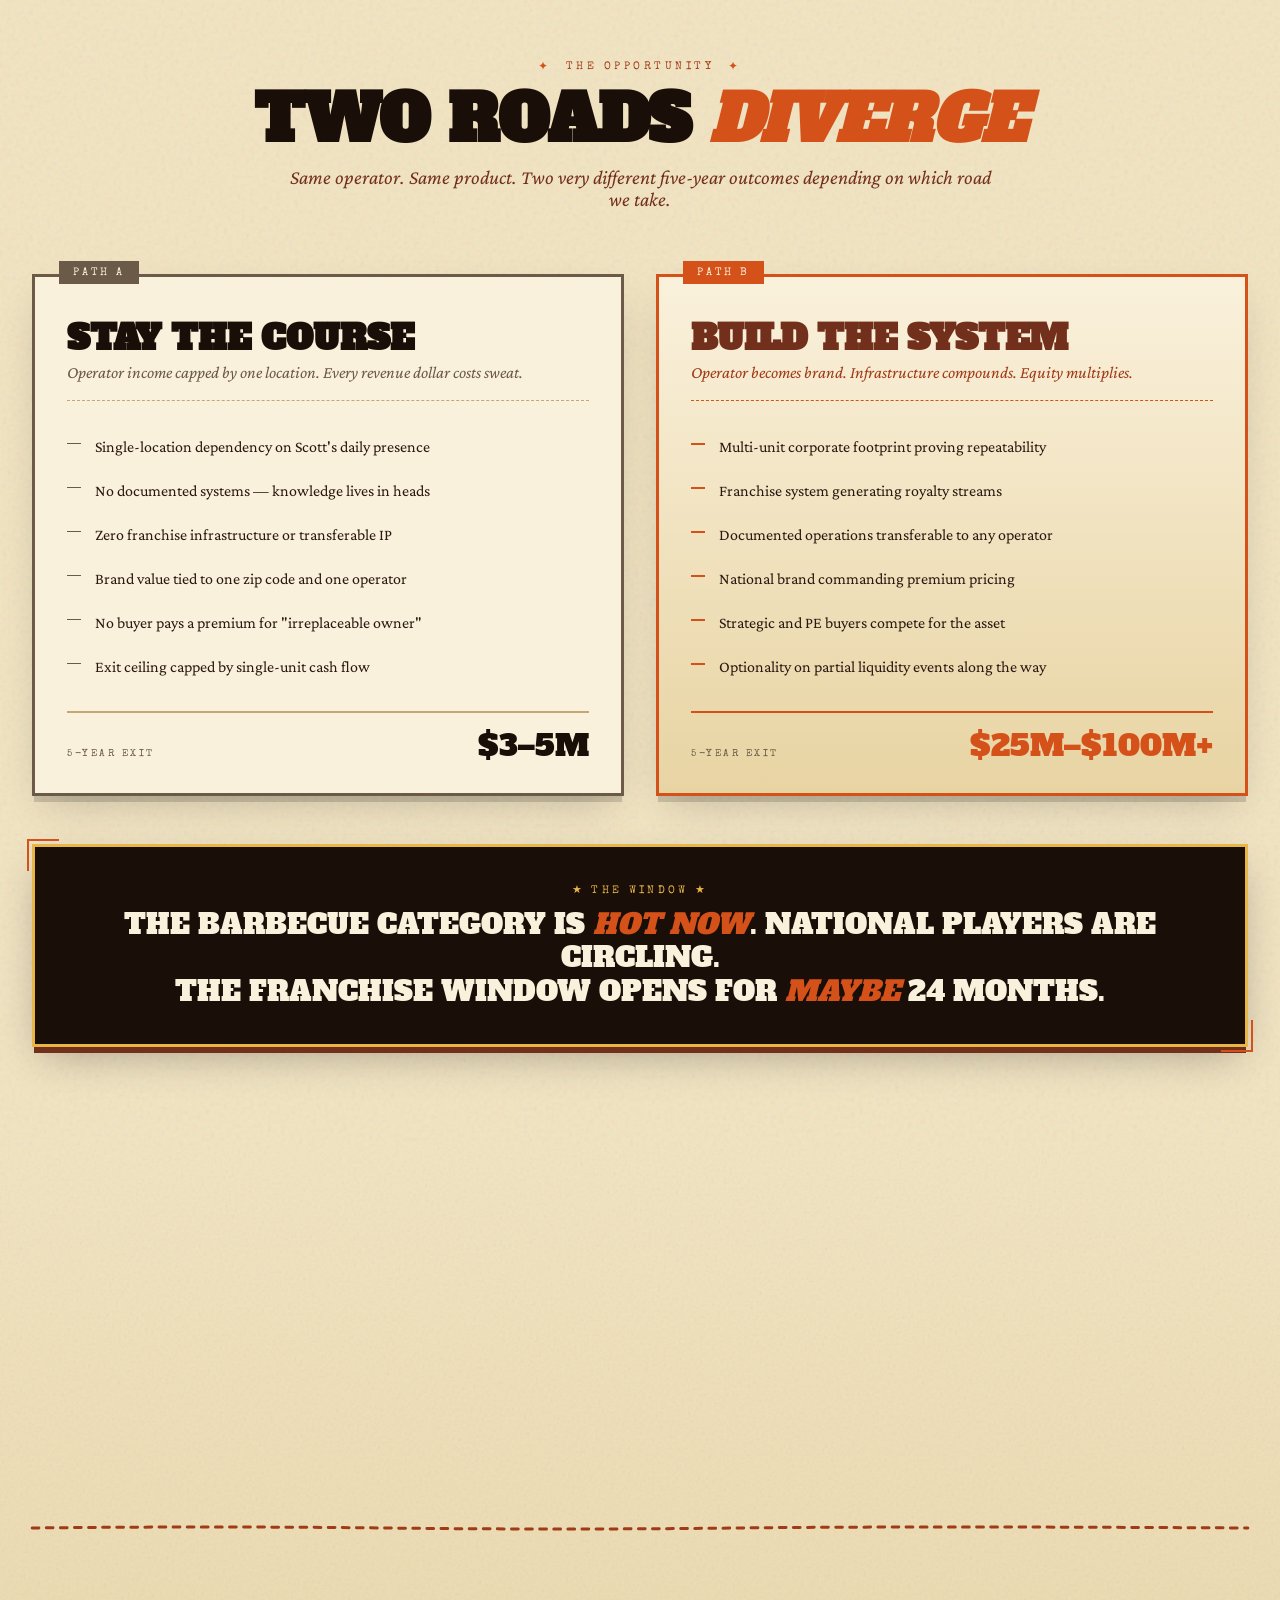
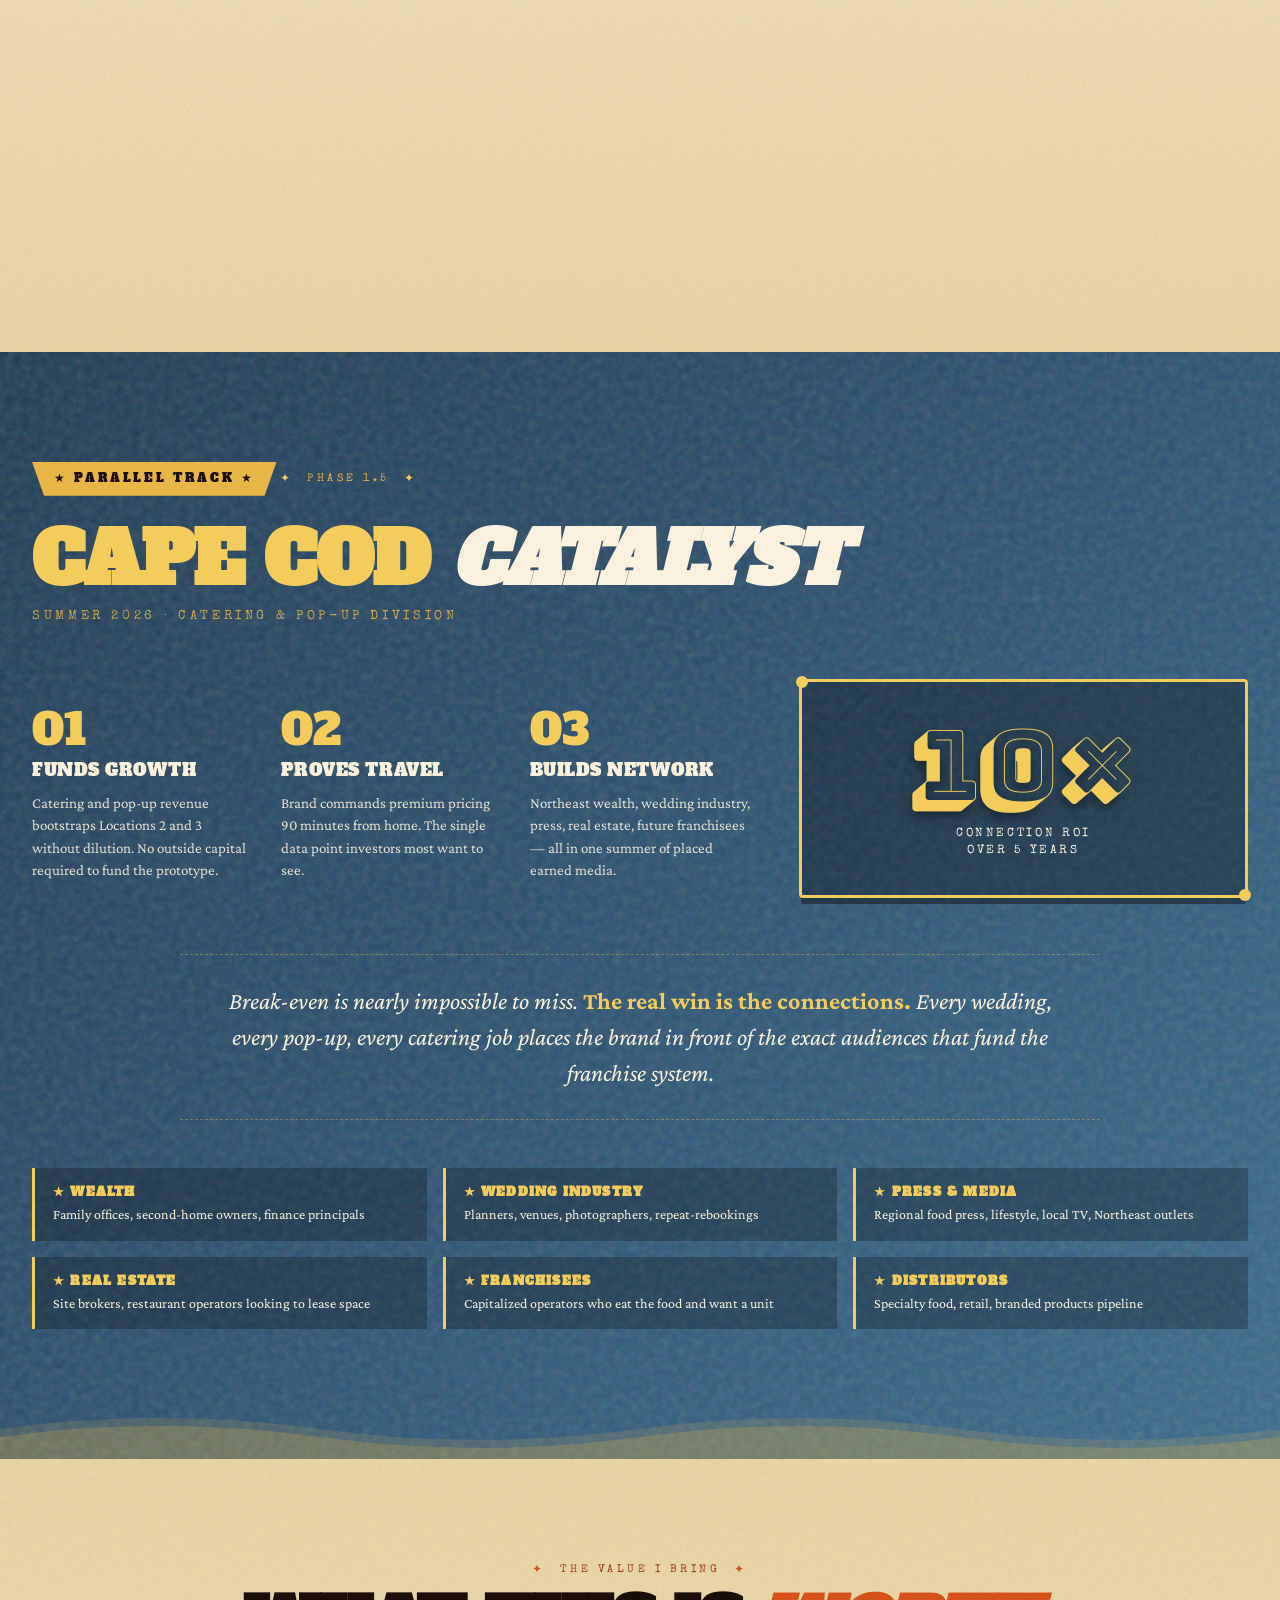
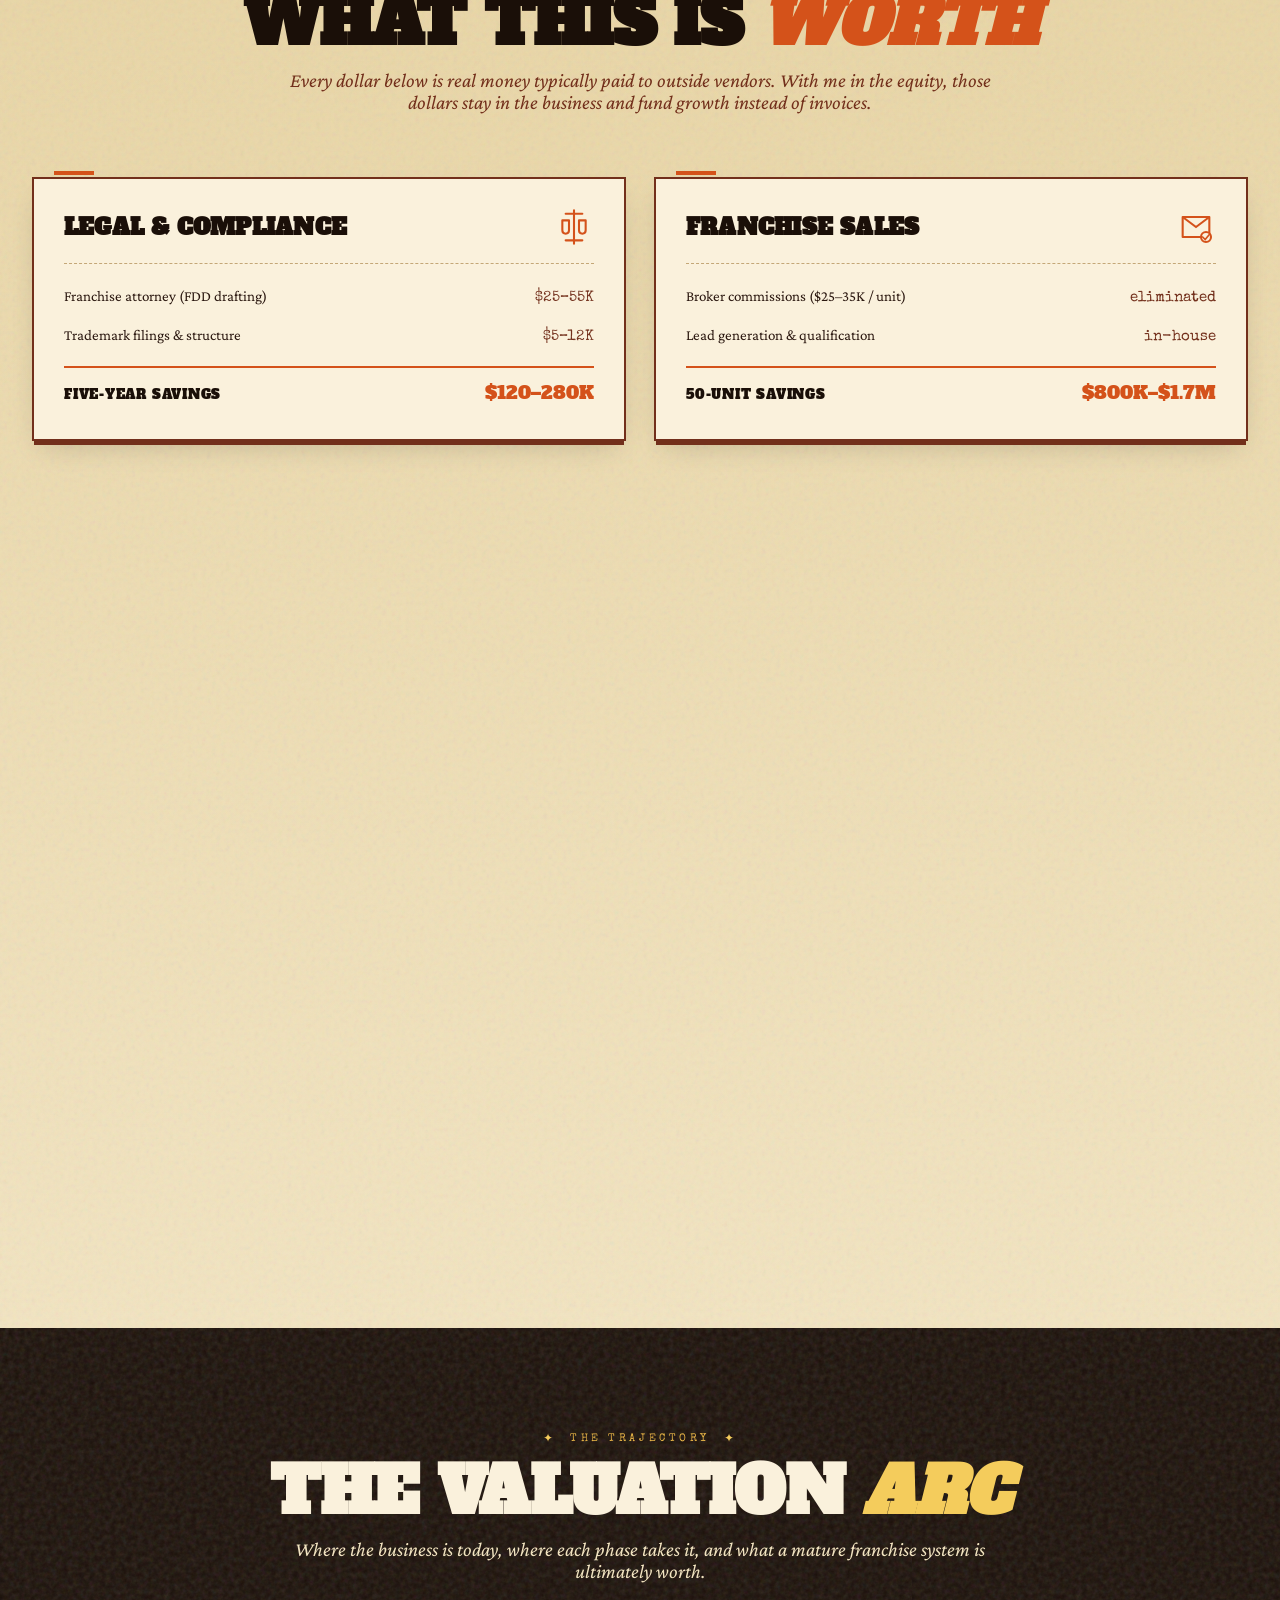
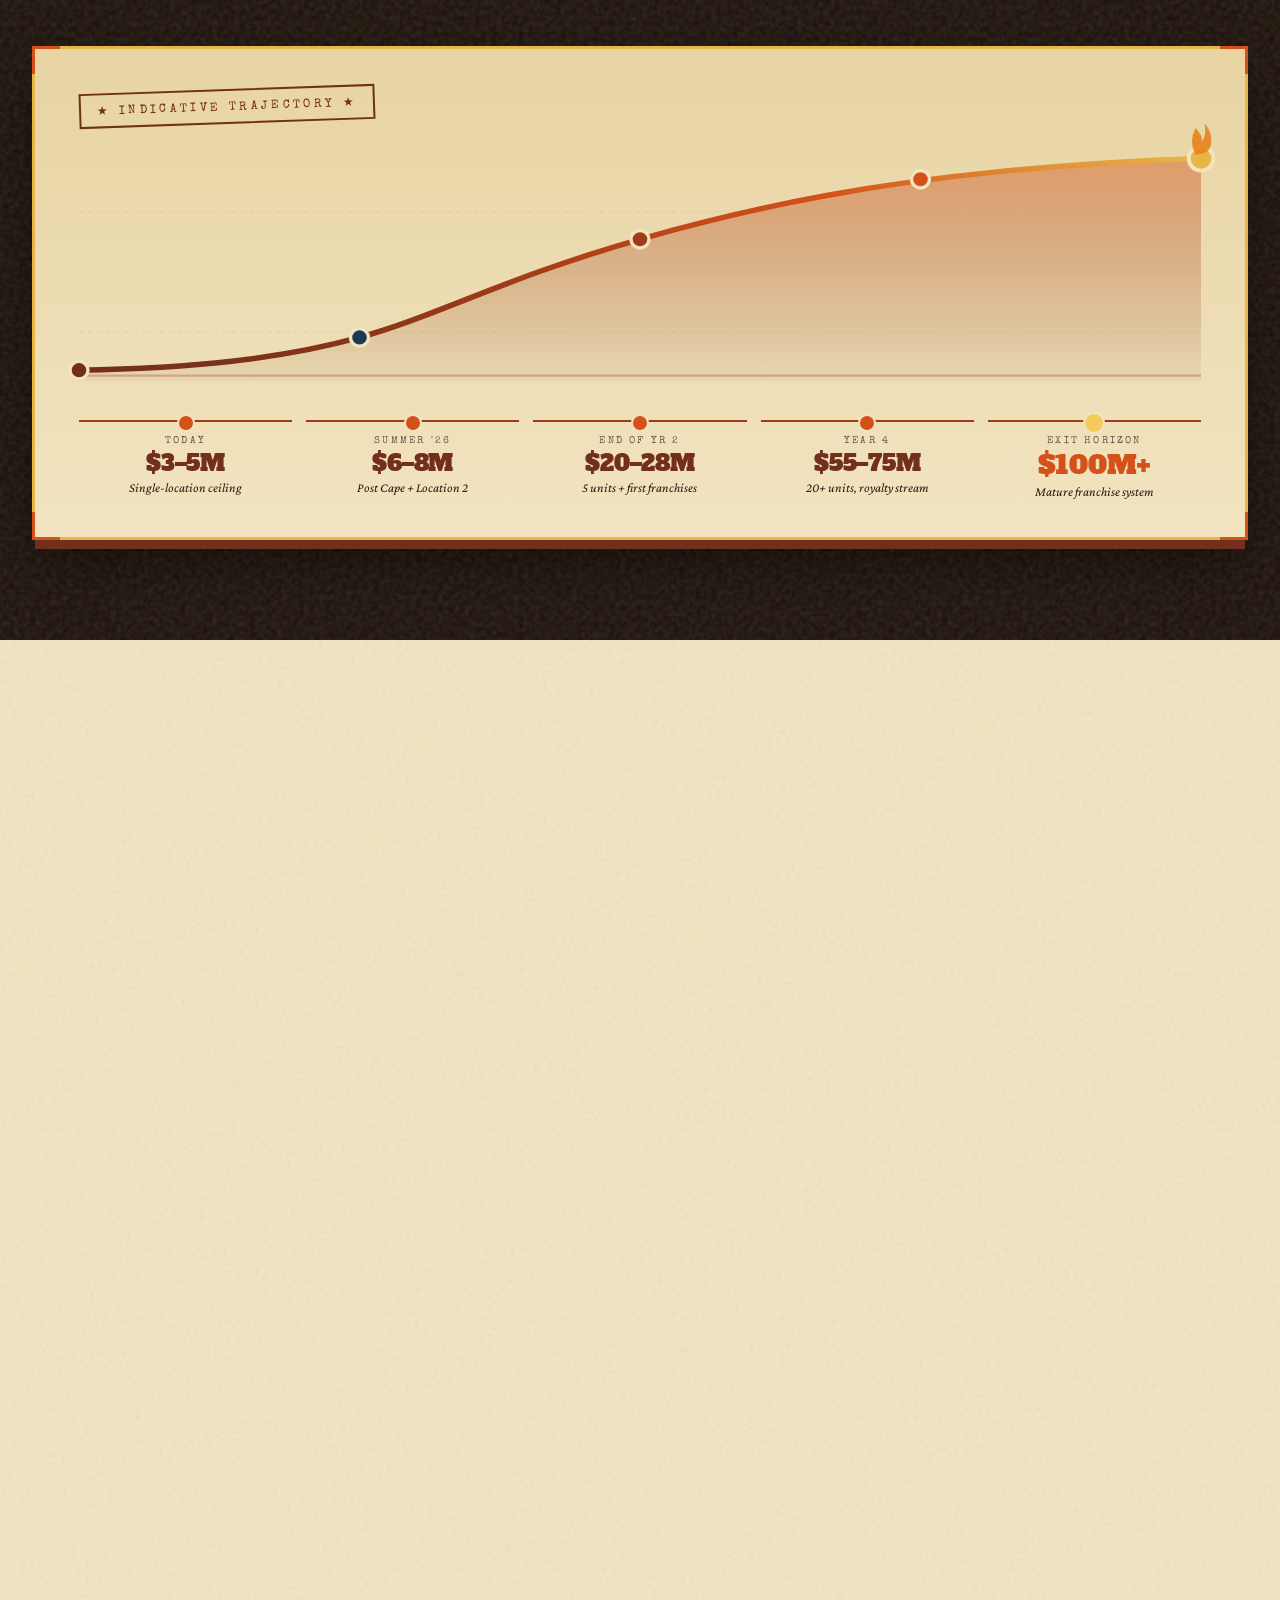
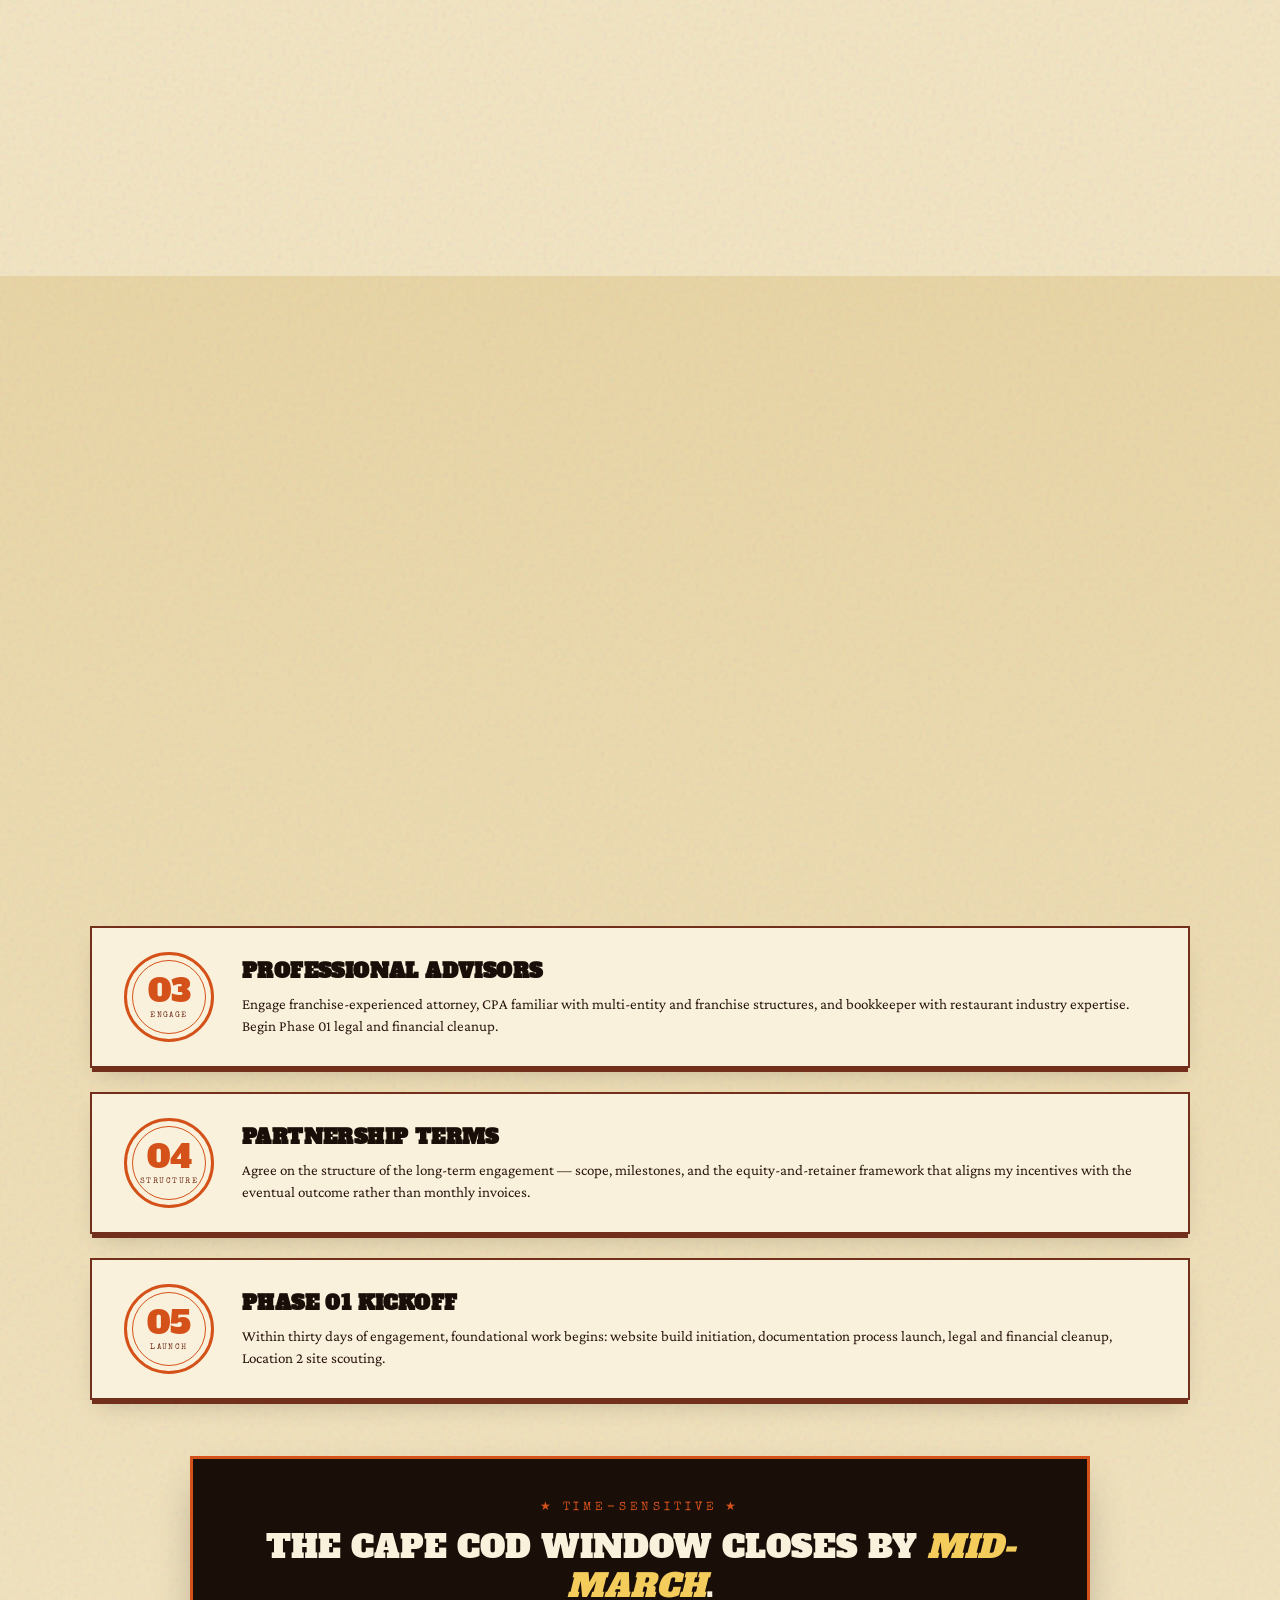
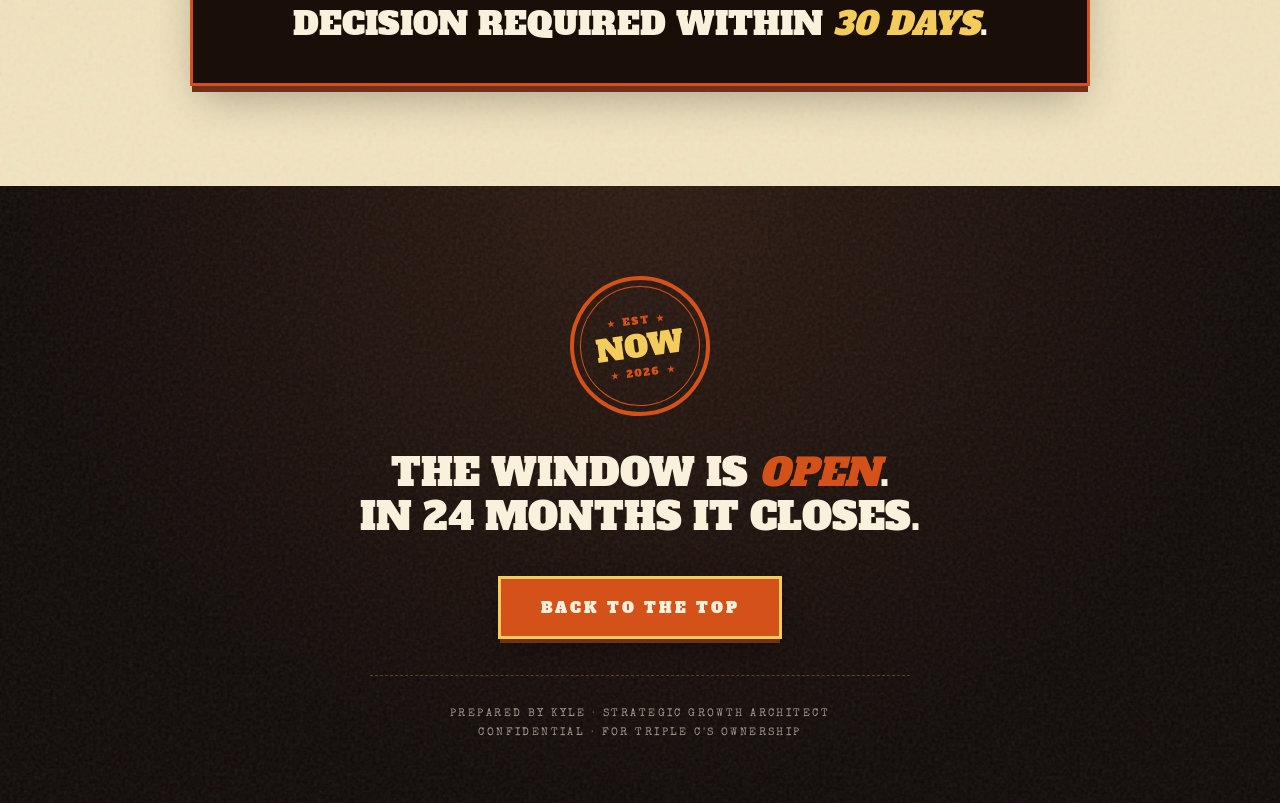
==== commit cad582df: "Update index.html" ====
--- a/index.html
+++ b/index.html
@@ -1,272 +1,2699 @@
 <!DOCTYPE html>
 <html lang="en">
 <head>
-  <meta charset="UTF-8">
-  <meta name="viewport" content="width=device-width, initial-scale=1.0">
-  <title>Triple C's — The Road to a National Brand</title>
-  <meta name="description" content="A 24-month roadmap from one smoking pit to a franchise empire. The Five-Phase Strategic Growth Proposal for Triple C's.">
-  <link rel="stylesheet" href="assets/brand.css">
+<meta charset="UTF-8">
+<meta name="viewport" content="width=device-width, initial-scale=1.0">
+<title>Triple C's — The Road to a National Brand</title>
+<meta name="description" content="A 24-month strategic roadmap from local barbecue legend to national franchise brand.">
+<link rel="preconnect" href="https://fonts.googleapis.com">
+<link rel="preconnect" href="https://fonts.gstatic.com" crossorigin>
+<link href="https://fonts.googleapis.com/css2?family=Rye&family=Bungee+Shade&family=Special+Elite&family=Alfa+Slab+One&family=Crimson+Pro:ital,wght@0,400;0,500;0,600;0,700;1,400;1,500&display=swap" rel="stylesheet">
+<style>
+  :root {
+    --char: #1A0F08;
+    --smoke-dark: #2B1810;
+    --mahog: #722F1B;
+    --rust: #A03B17;
+    --flame: #D4521A;
+    --ember: #E8821B;
+    --gold: #E8B547;
+    --gold-bright: #F4CC5C;
+    --parchment: #F2E4C1;
+    --paper: #E8D4A3;
+    --paper-shadow: #C4A777;
+    --ash: #6B5A47;
+    --cream: #FAF1DC;
+    --teal: #1E3A52;
+    --teal-mid: #2B5170;
+    --teal-light: #3A6B8C;
+    --bone: #FFF5DE;
+  }
+
+  * { margin: 0; padding: 0; box-sizing: border-box; }
+
+  html { scroll-behavior: smooth; scroll-padding-top: 80px; }
+
+  html, body {
+    background: var(--char);
+    font-family: 'Crimson Pro', serif;
+    color: var(--char);
+    -webkit-font-smoothing: antialiased;
+    overflow-x: hidden;
+  }
+
+  ::selection { background: var(--flame); color: var(--cream); }
+
+  img, svg { display: block; }
+
+  /* ============================================
+     STICKY NAV
+     ============================================ */
+  .nav {
+    position: fixed;
+    top: 0;
+    left: 0;
+    right: 0;
+    z-index: 100;
+    background: rgba(26, 15, 8, 0.96);
+    backdrop-filter: blur(8px);
+    border-bottom: 1px solid var(--gold);
+    transform: translateY(-100%);
+    transition: transform 0.4s cubic-bezier(0.4, 0, 0.2, 1);
+    padding: 12px 0;
+  }
+  .nav.visible { transform: translateY(0); }
+  .nav::after {
+    content: '';
+    position: absolute;
+    bottom: -3px;
+    left: 0;
+    right: 0;
+    height: 2px;
+    background: linear-gradient(90deg, transparent, var(--gold) 20%, var(--gold) 80%, transparent);
+    opacity: 0.4;
+  }
+  .nav-inner {
+    max-width: 1400px;
+    margin: 0 auto;
+    padding: 0 32px;
+    display: flex;
+    align-items: center;
+    justify-content: space-between;
+    gap: 24px;
+  }
+  .nav-brand {
+    font-family: 'Rye', serif;
+    font-size: 22px;
+    color: var(--gold-bright);
+    text-shadow: 2px 2px 0 var(--mahog);
+    letter-spacing: 0.02em;
+    text-decoration: none;
+  }
+  .nav-links {
+    display: flex;
+    gap: 28px;
+    list-style: none;
+  }
+  .nav-links a {
+    font-family: 'Special Elite', monospace;
+    font-size: 11px;
+    letter-spacing: 0.2em;
+    color: var(--parchment);
+    text-decoration: none;
+    text-transform: uppercase;
+    transition: color 0.2s;
+    position: relative;
+  }
+  .nav-links a:hover { color: var(--gold-bright); }
+  .nav-links a:hover::after {
+    content: '';
+    position: absolute;
+    bottom: -4px;
+    left: 0;
+    right: 0;
+    height: 1px;
+    background: var(--flame);
+  }
+
+  /* Documents dropdown */
+  .nav-docs { position: relative; }
+  .nav-docs-toggle {
+    font-family: 'Special Elite', monospace;
+    font-size: 11px;
+    letter-spacing: 0.2em;
+    color: var(--parchment);
+    text-transform: uppercase;
+    background: none;
+    border: none;
+    cursor: pointer;
+    padding: 0;
+    display: inline-flex;
+    align-items: center;
+    gap: 6px;
+    transition: color 0.2s;
+  }
+  .nav-docs-toggle:hover { color: var(--gold-bright); }
+  .nav-docs-toggle svg { transition: transform 0.25s; }
+  .nav-docs.open .nav-docs-toggle svg { transform: rotate(180deg); }
+  .nav-docs.open .nav-docs-toggle { color: var(--gold-bright); }
+
+  .nav-docs-menu {
+    position: absolute;
+    top: calc(100% + 14px);
+    right: 0;
+    min-width: 240px;
+    background: var(--char);
+    border: 1px solid var(--gold);
+    list-style: none;
+    padding: 8px 0;
+    opacity: 0;
+    pointer-events: none;
+    transform: translateY(-8px);
+    transition: opacity 0.25s, transform 0.25s;
+    box-shadow: 0 12px 28px -6px rgba(0,0,0,0.6);
+  }
+  .nav-docs-menu::before {
+    content: '';
+    position: absolute;
+    top: -7px;
+    right: 22px;
+    width: 12px;
+    height: 12px;
+    background: var(--char);
+    border-top: 1px solid var(--gold);
+    border-left: 1px solid var(--gold);
+    transform: rotate(45deg);
+  }
+  .nav-docs.open .nav-docs-menu {
+    opacity: 1;
+    pointer-events: auto;
+    transform: translateY(0);
+  }
+  .nav-docs-menu li { margin: 0; }
+  .nav-docs-menu a {
+    display: block;
+    padding: 12px 20px;
+    font-family: 'Special Elite', monospace;
+    font-size: 11px;
+    letter-spacing: 0.16em;
+    color: var(--parchment);
+    text-decoration: none;
+    text-transform: uppercase;
+    transition: background 0.2s, color 0.2s;
+    line-height: 1.4;
+  }
+  .nav-docs-menu a:hover {
+    background: rgba(212, 82, 26, 0.15);
+    color: var(--gold-bright);
+  }
+  .nav-docs-menu a:hover::after { display: none; }
+
+  .nav-toggle { display: none; background: none; border: none; cursor: pointer; color: var(--gold); padding: 8px; }
+
+  @media (max-width: 820px) {
+    .nav-links {
+      position: absolute;
+      top: 100%;
+      left: 0;
+      right: 0;
+      background: var(--char);
+      flex-direction: column;
+      padding: 24px 28px;
+      gap: 20px;
+      border-bottom: 1px solid var(--gold);
+      transform: translateY(-100%);
+      opacity: 0;
+      pointer-events: none;
+      transition: all 0.3s;
+    }
+    .nav-links.open { transform: translateY(0); opacity: 1; pointer-events: auto; }
+    .nav-links a { font-size: 13px; padding: 8px 0; display: block; }
+    .nav-toggle { display: block; }
+
+    /* Documents submenu collapses into the stacked mobile menu */
+    .nav-docs-toggle { font-size: 13px; padding: 8px 0; width: 100%; justify-content: space-between; }
+    .nav-docs-menu {
+      position: static;
+      opacity: 1;
+      pointer-events: auto;
+      transform: none;
+      min-width: 0;
+      width: 100%;
+      border: none;
+      border-left: 2px solid var(--flame);
+      background: rgba(0,0,0,0.3);
+      box-shadow: none;
+      padding: 4px 0 4px 14px;
+      margin-top: 6px;
+      max-height: 0;
+      overflow: hidden;
+      transition: max-height 0.3s ease, padding 0.3s ease, margin 0.3s ease;
+    }
+    .nav-docs-menu::before { display: none; }
+    .nav-docs.open .nav-docs-menu {
+      max-height: 200px;
+      padding: 8px 0 8px 14px;
+    }
+    .nav-docs-menu a { padding: 10px 0 10px 14px; font-size: 12px; }
+  }
+
+  /* ============================================
+     HERO
+     ============================================ */
+  .hero {
+    min-height: 100vh;
+    position: relative;
+    background:
+      radial-gradient(ellipse at top, #2B1810 0%, #0F0805 70%),
+      var(--char);
+    color: var(--cream);
+    display: flex;
+    align-items: center;
+    justify-content: center;
+    overflow: hidden;
+    padding: 80px 24px 60px;
+  }
+
+  .hero::before {
+    content: '';
+    position: absolute;
+    inset: 0;
+    background-image:
+      url("data:image/svg+xml,%3Csvg viewBox='0 0 300 300' xmlns='http://www.w3.org/2000/svg'%3E%3Cfilter id='n'%3E%3CfeTurbulence type='fractalNoise' baseFrequency='0.9' numOctaves='4' /%3E%3C/filter%3E%3Crect width='100%25' height='100%25' filter='url(%23n)' opacity='0.08'/%3E%3C/svg%3E");
+    pointer-events: none;
+  }
+
+  .hero::after {
+    content: '';
+    position: absolute;
+    inset: 0;
+    box-shadow: inset 0 0 200px rgba(0,0,0,0.6);
+    pointer-events: none;
+  }
+
+  /* Smoke wisps */
+  .smoke-stage {
+    position: absolute;
+    inset: 0;
+    overflow: hidden;
+    pointer-events: none;
+    z-index: 1;
+  }
+
+  .smoke {
+    position: absolute;
+    bottom: -100px;
+    border-radius: 50%;
+    background: radial-gradient(circle, rgba(200, 180, 150, 0.35) 0%, transparent 70%);
+    filter: blur(24px);
+    animation: rise 10s infinite ease-in;
+    opacity: 0;
+  }
+
+  .smoke:nth-child(1) { left: 8%; width: 200px; height: 200px; animation-delay: 0s; animation-duration: 11s; }
+  .smoke:nth-child(2) { left: 22%; width: 160px; height: 160px; animation-delay: 2.5s; animation-duration: 13s; }
+  .smoke:nth-child(3) { left: 40%; width: 240px; height: 240px; animation-delay: 5s; animation-duration: 12s; }
+  .smoke:nth-child(4) { left: 58%; width: 180px; height: 180px; animation-delay: 1.5s; animation-duration: 14s; }
+  .smoke:nth-child(5) { left: 75%; width: 200px; height: 200px; animation-delay: 4s; animation-duration: 11.5s; }
+  .smoke:nth-child(6) { left: 88%; width: 150px; height: 150px; animation-delay: 6.5s; animation-duration: 13.5s; }
+
+  @keyframes rise {
+    0%   { transform: translateY(0) translateX(0) scale(0.3); opacity: 0; }
+    15%  { opacity: 0.5; }
+    50%  { transform: translateY(-300px) translateX(30px) scale(1.1); opacity: 0.35; }
+    100% { transform: translateY(-700px) translateX(-40px) scale(2); opacity: 0; }
+  }
+
+  .hero-inner {
+    position: relative;
+    z-index: 5;
+    text-align: center;
+    max-width: 1100px;
+    width: 100%;
+  }
+
+  .pre-title {
+    display: inline-flex;
+    align-items: center;
+    gap: 16px;
+    font-family: 'Special Elite', monospace;
+    font-size: 12px;
+    letter-spacing: 0.4em;
+    color: var(--gold);
+    margin-bottom: 28px;
+    text-transform: uppercase;
+    opacity: 0;
+    animation: fadeUp 1s ease-out 0.2s forwards;
+  }
+  .pre-title::before, .pre-title::after {
+    content: '';
+    width: 50px;
+    height: 1px;
+    background: var(--gold);
+  }
+
+  .brand {
+    font-family: 'Rye', serif;
+    font-size: clamp(64px, 13vw, 160px);
+    line-height: 0.9;
+    letter-spacing: -0.01em;
+    color: var(--cream);
+    text-shadow:
+      4px 4px 0 var(--mahog),
+      8px 8px 0 var(--rust),
+      12px 12px 30px rgba(0,0,0,0.6);
+    opacity: 0;
+    animation: fadeUp 1.2s ease-out 0.4s forwards;
+  }
+
+  .brand-sub {
+    font-family: 'Alfa Slab One', serif;
+    font-size: clamp(20px, 3.2vw, 36px);
+    color: var(--gold-bright);
+    letter-spacing: 0.04em;
+    margin-top: 18px;
+    text-transform: uppercase;
+    text-shadow: 2px 2px 0 rgba(0,0,0,0.5);
+    opacity: 0;
+    animation: fadeUp 1s ease-out 0.7s forwards;
+  }
+
+  .underline-flair {
+    display: flex;
+    align-items: center;
+    justify-content: center;
+    gap: 20px;
+    margin: 28px 0 0;
+    opacity: 0;
+    animation: fadeUp 1s ease-out 0.9s forwards;
+  }
+  .underline-flair .swoop { width: 140px; height: 14px; }
+  .underline-flair .star { font-size: 24px; color: var(--flame); }
+
+  .tagline {
+    font-family: 'Crimson Pro', serif;
+    font-style: italic;
+    font-size: clamp(18px, 2.2vw, 26px);
+    color: var(--parchment);
+    margin-top: 22px;
+    font-weight: 500;
+    max-width: 760px;
+    margin-left: auto;
+    margin-right: auto;
+    line-height: 1.4;
+    opacity: 0;
+    animation: fadeUp 1s ease-out 1.1s forwards;
+  }
+  .tagline strong {
+    font-style: normal;
+    font-weight: 700;
+    color: var(--gold-bright);
+  }
+
+  @keyframes fadeUp {
+    from { opacity: 0; transform: translateY(20px); }
+    to { opacity: 1; transform: translateY(0); }
+  }
+
+  /* Scroll indicator */
+  .scroll-cue {
+    position: absolute;
+    bottom: 30px;
+    left: 50%;
+    transform: translateX(-50%);
+    z-index: 6;
+    color: var(--gold);
+    font-family: 'Special Elite', monospace;
+    font-size: 10px;
+    letter-spacing: 0.3em;
+    text-transform: uppercase;
+    text-align: center;
+    opacity: 0;
+    animation: fadeUp 1s ease-out 1.5s forwards;
+  }
+  .scroll-cue::after {
+    content: '';
+    display: block;
+    width: 1px;
+    height: 30px;
+    background: var(--gold);
+    margin: 12px auto 0;
+    animation: scrollPulse 2s ease-in-out infinite;
+    transform-origin: top;
+  }
+  @keyframes scrollPulse {
+    0%, 100% { transform: scaleY(0.3); opacity: 0.3; }
+    50% { transform: scaleY(1); opacity: 1; }
+  }
+
+  /* ============================================
+     SECTION FOUNDATIONS
+     ============================================ */
+  section {
+    position: relative;
+  }
+
+  .section-wrap {
+    max-width: 1400px;
+    margin: 0 auto;
+    padding: 100px 32px;
+  }
+
+  .section-eyebrow {
+    display: inline-flex;
+    align-items: center;
+    gap: 14px;
+    font-family: 'Special Elite', monospace;
+    font-size: 11px;
+    letter-spacing: 0.32em;
+    color: var(--rust);
+    text-transform: uppercase;
+    margin-bottom: 14px;
+  }
+  .section-eyebrow::before, .section-eyebrow::after {
+    content: '✦';
+    color: var(--flame);
+    font-size: 12px;
+  }
+
+  .section-title {
+    font-family: 'Alfa Slab One', serif;
+    font-size: clamp(36px, 5.5vw, 64px);
+    color: var(--char);
+    text-transform: uppercase;
+    letter-spacing: -0.01em;
+    line-height: 1;
+  }
+  .section-title em {
+    font-style: italic;
+    color: var(--flame);
+  }
+  .section-sub {
+    font-family: 'Crimson Pro', serif;
+    font-size: clamp(16px, 1.6vw, 20px);
+    font-style: italic;
+    color: var(--mahog);
+    margin-top: 14px;
+    max-width: 720px;
+  }
+
+  .section-head { text-align: center; margin-bottom: 64px; }
+  .section-head.left { text-align: left; }
+  .section-head.left .section-sub { margin-left: 0; }
+
+  /* Reveal on scroll */
+  .reveal {
+    opacity: 0;
+    transform: translateY(40px);
+    transition: opacity 0.9s cubic-bezier(0.4, 0, 0.2, 1), transform 0.9s cubic-bezier(0.4, 0, 0.2, 1);
+  }
+  .reveal.in { opacity: 1; transform: translateY(0); }
+  .reveal.d1 { transition-delay: 0.15s; }
+  .reveal.d2 { transition-delay: 0.3s; }
+  .reveal.d3 { transition-delay: 0.45s; }
+  .reveal.d4 { transition-delay: 0.6s; }
+
+  /* ============================================
+     STAKES BAR
+     ============================================ */
+  .stakes {
+    background:
+      linear-gradient(180deg, var(--char) 0%, var(--smoke-dark) 100%);
+    color: var(--cream);
+    padding: 90px 24px;
+    position: relative;
+    overflow: hidden;
+  }
+  .stakes::before {
+    content: '';
+    position: absolute;
+    inset: 0;
+    background-image:
+      url("data:image/svg+xml,%3Csvg viewBox='0 0 200 200' xmlns='http://www.w3.org/2000/svg'%3E%3Cfilter id='n2'%3E%3CfeTurbulence type='fractalNoise' baseFrequency='0.85' numOctaves='3' /%3E%3C/filter%3E%3Crect width='100%25' height='100%25' filter='url(%23n2)' opacity='0.4'/%3E%3C/svg%3E");
+    pointer-events: none;
+  }
+  .stakes-wrap {
+    max-width: 1300px;
+    margin: 0 auto;
+    position: relative;
+    z-index: 2;
+  }
+  .stakes-head {
+    text-align: center;
+    margin-bottom: 60px;
+  }
+  .stakes-head .section-eyebrow { color: var(--gold); }
+  .stakes-head .section-eyebrow::before,
+  .stakes-head .section-eyebrow::after { color: var(--gold-bright); }
+  .stakes-head .section-title { color: var(--cream); }
+  .stakes-head .section-title em { color: var(--gold-bright); }
+  .stakes-head .section-sub { color: var(--parchment); margin-left: auto; margin-right: auto; }
+
+  .stakes-grid {
+    display: grid;
+    grid-template-columns: repeat(4, 1fr);
+    gap: 0;
+    border: 3px solid var(--gold);
+    border-radius: 4px;
+    background: rgba(0,0,0,0.35);
+    padding: 40px 20px;
+    position: relative;
+    box-shadow: 0 8px 0 -2px var(--mahog), 0 20px 40px -10px rgba(0,0,0,0.5);
+  }
+  .stakes-grid::before, .stakes-grid::after,
+  .stakes-grid > .rivet-tl, .stakes-grid > .rivet-br {
+    content: '';
+    position: absolute;
+    width: 14px;
+    height: 14px;
+    background: var(--gold);
+    border-radius: 50%;
+    box-shadow: inset 0 0 4px rgba(0,0,0,0.5);
+  }
+  .stakes-grid::before { top: -8px; left: -8px; }
+  .stakes-grid::after { top: -8px; right: -8px; }
+  .stakes-grid > .rivet-tl { bottom: -8px; left: -8px; }
+  .stakes-grid > .rivet-br { bottom: -8px; right: -8px; }
+
+  .stake {
+    text-align: center;
+    padding: 16px 20px;
+    border-right: 1px dashed rgba(232, 181, 71, 0.3);
+  }
+  .stake:last-of-type { border-right: none; }
+
+  .stake-icon-wrap {
+    width: 60px;
+    height: 60px;
+    margin: 0 auto 16px;
+    color: var(--gold);
+  }
+  .stake-value {
+    font-family: 'Alfa Slab One', serif;
+    font-size: clamp(28px, 3.4vw, 44px);
+    color: var(--gold-bright);
+    line-height: 1;
+    text-shadow: 0 2px 8px rgba(0,0,0,0.5);
+    letter-spacing: -0.01em;
+  }
+  .stake-label {
+    font-family: 'Special Elite', monospace;
+    font-size: 10px;
+    letter-spacing: 0.22em;
+    color: rgba(250, 241, 220, 0.75);
+    text-transform: uppercase;
+    margin-top: 10px;
+    line-height: 1.4;
+  }
+
+  @media (max-width: 860px) {
+    .stakes-grid { grid-template-columns: repeat(2, 1fr); }
+    .stake { border-right: none; border-bottom: 1px dashed rgba(232, 181, 71, 0.3); padding: 28px 16px; }
+    .stake:nth-child(odd):not(.rivet-tl):not(.rivet-br) { border-right: 1px dashed rgba(232, 181, 71, 0.3); }
+    .stake:nth-last-child(-n+2) { border-bottom: none; }
+  }
+
+  /* ============================================
+     OPPORTUNITY — TWO PATHS
+     ============================================ */
+  .opportunity {
+    background: var(--parchment);
+    background-image:
+      url("data:image/svg+xml,%3Csvg viewBox='0 0 300 300' xmlns='http://www.w3.org/2000/svg'%3E%3Cfilter id='n3'%3E%3CfeTurbulence type='fractalNoise' baseFrequency='0.9' numOctaves='4' /%3E%3C/filter%3E%3Crect width='100%25' height='100%25' filter='url(%23n3)' opacity='0.12'/%3E%3C/svg%3E");
+  }
+
+  .paths {
+    display: grid;
+    grid-template-columns: 1fr 1fr;
+    gap: 32px;
+    margin-bottom: 48px;
+  }
+
+  @media (max-width: 880px) { .paths { grid-template-columns: 1fr; gap: 24px; } }
+
+  .path {
+    border: 3px solid;
+    padding: 36px 32px 32px;
+    position: relative;
+    background: var(--cream);
+    box-shadow: 0 8px 0 -2px rgba(0,0,0,0.15), 0 16px 40px -12px rgba(0,0,0,0.2);
+  }
+
+  .path-a {
+    border-color: var(--ash);
+    color: var(--smoke-dark);
+  }
+  .path-b {
+    border-color: var(--flame);
+    background: linear-gradient(180deg, var(--cream) 0%, var(--paper) 100%);
+  }
+
+  .path-stamp {
+    position: absolute;
+    top: -16px;
+    left: 24px;
+    font-family: 'Special Elite', monospace;
+    font-size: 11px;
+    letter-spacing: 0.25em;
+    text-transform: uppercase;
+    padding: 6px 14px;
+    background: var(--ash);
+    color: var(--cream);
+  }
+  .path-b .path-stamp {
+    background: var(--flame);
+    color: var(--cream);
+  }
+
+  .path-title {
+    font-family: 'Alfa Slab One', serif;
+    font-size: clamp(26px, 3vw, 34px);
+    color: var(--char);
+    text-transform: uppercase;
+    line-height: 1;
+    margin-top: 8px;
+    margin-bottom: 8px;
+  }
+  .path-b .path-title { color: var(--mahog); }
+
+  .path-headline {
+    font-family: 'Crimson Pro', serif;
+    font-style: italic;
+    font-size: 17px;
+    color: var(--ash);
+    margin-bottom: 24px;
+    padding-bottom: 18px;
+    border-bottom: 1px dashed var(--paper-shadow);
+  }
+  .path-b .path-headline { color: var(--rust); border-bottom-color: var(--flame); }
+
+  .path-list {
+    list-style: none;
+  }
+  .path-list li {
+    font-family: 'Crimson Pro', serif;
+    font-size: 16px;
+    line-height: 1.5;
+    padding: 10px 0 10px 28px;
+    position: relative;
+    color: var(--smoke-dark);
+  }
+  .path-list li::before {
+    content: '';
+    position: absolute;
+    left: 0;
+    top: 18px;
+    width: 14px;
+    height: 1px;
+    background: var(--ash);
+  }
+  .path-b .path-list li::before { background: var(--flame); height: 2px; }
+
+  .path-outcome {
+    margin-top: 22px;
+    padding-top: 18px;
+    border-top: 2px solid var(--paper-shadow);
+    display: flex;
+    align-items: baseline;
+    justify-content: space-between;
+    gap: 16px;
+  }
+  .path-b .path-outcome { border-top-color: var(--flame); }
+  .path-outcome-label {
+    font-family: 'Special Elite', monospace;
+    font-size: 10px;
+    letter-spacing: 0.25em;
+    text-transform: uppercase;
+    color: var(--ash);
+  }
+  .path-outcome-value {
+    font-family: 'Alfa Slab One', serif;
+    font-size: clamp(22px, 2.4vw, 30px);
+    color: var(--char);
+    line-height: 1;
+  }
+  .path-b .path-outcome-value { color: var(--flame); }
+
+  .window-callout {
+    background: var(--char);
+    color: var(--cream);
+    padding: 36px 40px;
+    text-align: center;
+    border: 3px solid var(--gold);
+    position: relative;
+    box-shadow: 0 8px 0 -2px var(--mahog), 0 16px 40px -10px rgba(0,0,0,0.3);
+  }
+  .window-callout::before,
+  .window-callout::after {
+    content: '';
+    position: absolute;
+    width: 30px;
+    height: 30px;
+    border: 2px solid var(--flame);
+  }
+  .window-callout::before { top: -8px; left: -8px; border-right: none; border-bottom: none; }
+  .window-callout::after { bottom: -8px; right: -8px; border-left: none; border-top: none; }
+  .window-callout-eyebrow {
+    font-family: 'Special Elite', monospace;
+    font-size: 11px;
+    letter-spacing: 0.3em;
+    color: var(--gold);
+    text-transform: uppercase;
+    margin-bottom: 12px;
+  }
+  .window-callout-text {
+    font-family: 'Alfa Slab One', serif;
+    font-size: clamp(20px, 2.5vw, 28px);
+    text-transform: uppercase;
+    line-height: 1.2;
+  }
+  .window-callout-text em {
+    color: var(--flame);
+    font-style: italic;
+  }
+
+  /* ============================================
+     ROADMAP — FIVE PHASES
+     ============================================ */
+  .roadmap {
+    background:
+      linear-gradient(180deg, var(--parchment) 0%, var(--paper) 100%);
+    background-image:
+      url("data:image/svg+xml,%3Csvg viewBox='0 0 300 300' xmlns='http://www.w3.org/2000/svg'%3E%3Cfilter id='n4'%3E%3CfeTurbulence type='fractalNoise' baseFrequency='0.9' numOctaves='4' /%3E%3C/filter%3E%3Crect width='100%25' height='100%25' filter='url(%23n4)' opacity='0.12'/%3E%3C/svg%3E"),
+      linear-gradient(180deg, var(--parchment) 0%, var(--paper) 100%);
+  }
+
+  .road-container {
+    position: relative;
+    margin-top: 40px;
+  }
+
+  .road-path-deco {
+    position: absolute;
+    top: 60px;
+    left: 0;
+    right: 0;
+    height: 6px;
+    z-index: 0;
+    display: none;
+  }
+  .road-path-deco svg { width: 100%; height: 100%; overflow: visible; }
+
+  @media (min-width: 1000px) {
+    .road-path-deco { display: block; }
+  }
+
+  .phases-grid {
+    display: grid;
+    grid-template-columns: repeat(5, 1fr);
+    gap: 16px;
+    position: relative;
+    z-index: 2;
+  }
+  @media (max-width: 999px) {
+    .phases-grid { grid-template-columns: 1fr; gap: 28px; }
+  }
+
+  .phase-card {
+    text-align: center;
+    cursor: pointer;
+    transition: transform 0.3s;
+  }
+  .phase-card:hover { transform: translateY(-6px); }
+  .phase-card:hover .phase-badge { box-shadow: 0 0 0 2px var(--char), 0 16px 32px -6px rgba(0,0,0,0.6), inset 0 -10px 20px rgba(0,0,0,0.3); }
+
+  .phase-badge {
+    width: 140px;
+    height: 140px;
+    margin: 0 auto 22px;
+    background: radial-gradient(circle at 30% 30%, var(--rust) 0%, var(--mahog) 60%, var(--smoke-dark) 100%);
+    border: 4px solid var(--gold);
+    border-radius: 50%;
+    display: flex;
+    flex-direction: column;
+    align-items: center;
+    justify-content: center;
+    position: relative;
+    color: var(--cream);
+    box-shadow:
+      0 0 0 2px var(--char),
+      0 12px 24px -6px rgba(0,0,0,0.5),
+      inset 0 -10px 20px rgba(0,0,0,0.3);
+    transition: box-shadow 0.3s;
+  }
+  .phase-badge::before {
+    content: '';
+    position: absolute;
+    inset: -14px;
+    border: 2px dashed var(--mahog);
+    border-radius: 50%;
+    opacity: 0.45;
+  }
+  .phase-badge-icon {
+    width: 52px;
+    height: 52px;
+    color: var(--gold-bright);
+    margin-bottom: 4px;
+  }
+  .phase-badge-num {
+    font-family: 'Alfa Slab One', serif;
+    font-size: 22px;
+    line-height: 1;
+    color: var(--gold-bright);
+    letter-spacing: 0.05em;
+  }
+
+  .phase-time {
+    font-family: 'Special Elite', monospace;
+    font-size: 11px;
+    letter-spacing: 0.25em;
+    color: var(--rust);
+    text-transform: uppercase;
+    margin-bottom: 8px;
+    font-weight: bold;
+  }
+  .phase-name {
+    font-family: 'Alfa Slab One', serif;
+    font-size: 20px;
+    color: var(--char);
+    text-transform: uppercase;
+    letter-spacing: 0.01em;
+    line-height: 1.1;
+    margin-bottom: 14px;
+    min-height: 44px;
+  }
+  .phase-tags {
+    display: flex;
+    flex-direction: column;
+    gap: 8px;
+    align-items: center;
+  }
+  .phase-tag {
+    font-family: 'Crimson Pro', serif;
+    font-size: 14px;
+    color: var(--smoke-dark);
+    line-height: 1.35;
+    font-weight: 500;
+    padding: 6px 12px;
+    background: rgba(255, 245, 222, 0.7);
+    border-left: 2px solid var(--flame);
+    text-align: left;
+    width: 100%;
+  }
+
+  /* ============================================
+     CAPE COD CATALYST
+     ============================================ */
+  .cape {
+    background:
+      linear-gradient(135deg, var(--teal) 0%, var(--teal-mid) 50%, var(--teal-light) 100%);
+    color: var(--cream);
+    position: relative;
+    overflow: hidden;
+    padding: 0;
+  }
+  .cape::before {
+    content: '';
+    position: absolute;
+    inset: 0;
+    background-image:
+      url("data:image/svg+xml,%3Csvg viewBox='0 0 200 200' xmlns='http://www.w3.org/2000/svg'%3E%3Cfilter id='n5'%3E%3CfeTurbulence type='fractalNoise' baseFrequency='0.7' numOctaves='3' /%3E%3C/filter%3E%3Crect width='100%25' height='100%25' filter='url(%23n5)' opacity='0.18'/%3E%3C/svg%3E");
+    pointer-events: none;
+  }
+  .cape::after {
+    content: '';
+    position: absolute;
+    bottom: 0;
+    left: 0;
+    right: 0;
+    height: 60px;
+    background:
+      url("data:image/svg+xml,%3Csvg xmlns='http://www.w3.org/2000/svg' viewBox='0 0 1200 60' preserveAspectRatio='none'%3E%3Cpath d='M0,30 Q150,8 300,30 T600,30 T900,30 T1200,30 L1200,60 L0,60 Z' fill='%23E8B547' opacity='0.15'/%3E%3Cpath d='M0,38 Q150,16 300,38 T600,38 T900,38 T1200,38 L1200,60 L0,60 Z' fill='%23E8B547' opacity='0.22'/%3E%3C/svg%3E");
+    background-size: 100% 100%;
+    pointer-events: none;
+  }
+
+  .cape-wrap {
+    max-width: 1400px;
+    margin: 0 auto;
+    padding: 110px 32px 130px;
+    position: relative;
+    z-index: 2;
+  }
+
+  .cape-ribbon-top {
+    display: inline-block;
+    background: var(--gold);
+    color: var(--char);
+    padding: 8px 22px 10px;
+    font-family: 'Alfa Slab One', serif;
+    font-size: 12px;
+    letter-spacing: 0.22em;
+    text-transform: uppercase;
+    clip-path: polygon(0 0, 100% 0, calc(100% - 12px) 100%, 12px 100%);
+    margin-bottom: 28px;
+  }
+
+  .cape-head { margin-bottom: 56px; }
+  .cape-head .section-eyebrow { color: var(--gold); }
+  .cape-head .section-eyebrow::before,
+  .cape-head .section-eyebrow::after { color: var(--gold-bright); }
+  .cape-title {
+    font-family: 'Alfa Slab One', serif;
+    font-size: clamp(40px, 6vw, 72px);
+    color: var(--gold-bright);
+    text-transform: uppercase;
+    letter-spacing: -0.01em;
+    line-height: 1;
+  }
+  .cape-title em {
+    font-style: italic;
+    color: var(--cream);
+  }
+  .cape-time {
+    font-family: 'Special Elite', monospace;
+    font-size: 13px;
+    letter-spacing: 0.28em;
+    color: rgba(232, 181, 71, 0.85);
+    text-transform: uppercase;
+    margin-top: 14px;
+  }
+
+  .cape-body {
+    display: grid;
+    grid-template-columns: 1.6fr 1fr;
+    gap: 48px;
+    align-items: center;
+  }
+  @media (max-width: 980px) {
+    .cape-body { grid-template-columns: 1fr; }
+  }
+
+  .cape-pillars {
+    display: grid;
+    grid-template-columns: repeat(3, 1fr);
+    gap: 28px;
+  }
+  @media (max-width: 720px) {
+    .cape-pillars { grid-template-columns: 1fr; gap: 22px; }
+  }
+
+  .cape-pillar {
+    position: relative;
+    padding-top: 12px;
+  }
+  .cape-pillar-num {
+    font-family: 'Alfa Slab One', serif;
+    font-size: 44px;
+    color: var(--gold-bright);
+    line-height: 1;
+    margin-bottom: 6px;
+  }
+  .cape-pillar-head {
+    font-family: 'Alfa Slab One', serif;
+    font-size: 17px;
+    color: var(--cream);
+    text-transform: uppercase;
+    letter-spacing: 0.03em;
+    margin-bottom: 10px;
+  }
+  .cape-pillar-body {
+    font-size: 15px;
+    line-height: 1.5;
+    color: rgba(250, 241, 220, 0.9);
+    font-family: 'Crimson Pro', serif;
+  }
+
+  .cape-roi {
+    text-align: center;
+    padding: 36px 28px;
+    background: rgba(0,0,0,0.3);
+    border: 3px solid var(--gold-bright);
+    border-radius: 4px;
+    box-shadow: 0 8px 0 -2px rgba(0,0,0,0.4);
+    position: relative;
+  }
+  .cape-roi::before,
+  .cape-roi::after {
+    content: '';
+    position: absolute;
+    width: 12px;
+    height: 12px;
+    background: var(--gold-bright);
+    border-radius: 50%;
+  }
+  .cape-roi::before { top: -6px; left: -6px; }
+  .cape-roi::after { bottom: -6px; right: -6px; }
+  .cape-roi-num {
+    font-family: 'Bungee Shade', cursive;
+    font-size: clamp(64px, 9vw, 96px);
+    color: var(--gold-bright);
+    line-height: 1;
+    text-shadow: 0 4px 12px rgba(0,0,0,0.5);
+  }
+  .cape-roi-label {
+    font-family: 'Special Elite', monospace;
+    font-size: 12px;
+    letter-spacing: 0.22em;
+    color: var(--cream);
+    text-transform: uppercase;
+    margin-top: 12px;
+    line-height: 1.4;
+  }
+
+  .cape-bottom-note {
+    margin-top: 56px;
+    text-align: center;
+    font-family: 'Crimson Pro', serif;
+    font-style: italic;
+    font-size: clamp(18px, 2vw, 24px);
+    color: var(--cream);
+    max-width: 920px;
+    margin-left: auto;
+    margin-right: auto;
+    line-height: 1.5;
+    padding: 28px 32px;
+    border-top: 1px dashed rgba(232, 181, 71, 0.4);
+    border-bottom: 1px dashed rgba(232, 181, 71, 0.4);
+  }
+  .cape-bottom-note strong {
+    font-style: normal;
+    color: var(--gold-bright);
+    font-weight: 700;
+  }
+
+  .cape-connections {
+    margin-top: 48px;
+    display: grid;
+    grid-template-columns: repeat(3, 1fr);
+    gap: 16px;
+  }
+  @media (max-width: 720px) {
+    .cape-connections { grid-template-columns: 1fr 1fr; }
+  }
+  @media (max-width: 480px) {
+    .cape-connections { grid-template-columns: 1fr; }
+  }
+  .cape-connection {
+    padding: 16px 18px;
+    background: rgba(0,0,0,0.25);
+    border-left: 3px solid var(--gold-bright);
+    font-family: 'Crimson Pro', serif;
+    font-size: 14px;
+    color: var(--cream);
+    line-height: 1.4;
+  }
+  .cape-connection strong {
+    display: block;
+    font-family: 'Alfa Slab One', serif;
+    font-size: 12px;
+    color: var(--gold-bright);
+    text-transform: uppercase;
+    letter-spacing: 0.1em;
+    margin-bottom: 4px;
+  }
+
+  /* ============================================
+     VALUE QUANTIFIED
+     ============================================ */
+  .value {
+    background:
+      linear-gradient(180deg, var(--paper) 0%, var(--parchment) 100%);
+    background-image:
+      url("data:image/svg+xml,%3Csvg viewBox='0 0 300 300' xmlns='http://www.w3.org/2000/svg'%3E%3Cfilter id='n6'%3E%3CfeTurbulence type='fractalNoise' baseFrequency='0.9' numOctaves='4' /%3E%3C/filter%3E%3Crect width='100%25' height='100%25' filter='url(%23n6)' opacity='0.1'/%3E%3C/svg%3E"),
+      linear-gradient(180deg, var(--paper) 0%, var(--parchment) 100%);
+  }
+
+  .value-grid {
+    display: grid;
+    grid-template-columns: repeat(2, 1fr);
+    gap: 28px;
+    margin-bottom: 56px;
+  }
+  @media (max-width: 880px) { .value-grid { grid-template-columns: 1fr; gap: 22px; } }
+
+  .value-card {
+    background: var(--cream);
+    border: 2px solid var(--mahog);
+    padding: 28px 30px;
+    position: relative;
+    box-shadow: 0 6px 0 -2px var(--mahog), 0 12px 28px -10px rgba(0,0,0,0.2);
+    transition: transform 0.3s;
+  }
+  .value-card:hover { transform: translateY(-4px); }
+  .value-card::before {
+    content: '';
+    position: absolute;
+    top: -8px;
+    left: 20px;
+    width: 40px;
+    height: 4px;
+    background: var(--flame);
+  }
+
+  .value-card-head {
+    display: flex;
+    align-items: center;
+    justify-content: space-between;
+    gap: 16px;
+    margin-bottom: 18px;
+    padding-bottom: 16px;
+    border-bottom: 1px dashed var(--paper-shadow);
+  }
+  .value-card-title {
+    font-family: 'Alfa Slab One', serif;
+    font-size: 22px;
+    color: var(--char);
+    text-transform: uppercase;
+    letter-spacing: 0.01em;
+    line-height: 1;
+  }
+  .value-card-icon {
+    width: 40px;
+    height: 40px;
+    color: var(--flame);
+    flex-shrink: 0;
+  }
+
+  .value-rows { display: flex; flex-direction: column; gap: 10px; }
+  .value-row {
+    display: flex;
+    justify-content: space-between;
+    align-items: baseline;
+    gap: 12px;
+    font-family: 'Crimson Pro', serif;
+    font-size: 15px;
+    color: var(--smoke-dark);
+    padding: 6px 0;
+  }
+  .value-row .v-label { flex: 1; }
+  .value-row .v-num {
+    font-family: 'Special Elite', monospace;
+    color: var(--mahog);
+    white-space: nowrap;
+  }
+  .value-row.savings {
+    border-top: 2px solid var(--flame);
+    padding-top: 12px;
+    margin-top: 6px;
+  }
+  .value-row.savings .v-label {
+    font-family: 'Alfa Slab One', serif;
+    font-size: 13px;
+    text-transform: uppercase;
+    letter-spacing: 0.06em;
+    color: var(--char);
+  }
+  .value-row.savings .v-num {
+    font-family: 'Alfa Slab One', serif;
+    font-size: 18px;
+    color: var(--flame);
+  }
+
+  .value-total {
+    background: var(--char);
+    color: var(--cream);
+    padding: 56px 40px;
+    text-align: center;
+    border: 3px solid var(--gold);
+    position: relative;
+    box-shadow: 0 8px 0 -2px var(--mahog), 0 20px 50px -12px rgba(0,0,0,0.4);
+  }
+  .value-total-eyebrow {
+    font-family: 'Special Elite', monospace;
+    font-size: 12px;
+    letter-spacing: 0.32em;
+    color: var(--gold);
+    text-transform: uppercase;
+    margin-bottom: 16px;
+  }
+  .value-total-num {
+    font-family: 'Alfa Slab One', serif;
+    font-size: clamp(48px, 8vw, 96px);
+    color: var(--gold-bright);
+    line-height: 1;
+    letter-spacing: -0.01em;
+    text-shadow: 0 4px 12px rgba(0,0,0,0.4);
+  }
+  .value-total-label {
+    font-family: 'Special Elite', monospace;
+    font-size: 13px;
+    letter-spacing: 0.28em;
+    color: var(--parchment);
+    text-transform: uppercase;
+    margin-top: 18px;
+  }
+  .value-total-quote {
+    font-family: 'Crimson Pro', serif;
+    font-style: italic;
+    font-size: clamp(17px, 1.8vw, 22px);
+    color: var(--cream);
+    max-width: 720px;
+    margin: 32px auto 0;
+    line-height: 1.5;
+    padding-top: 28px;
+    border-top: 1px dashed rgba(232, 181, 71, 0.4);
+  }
+  .value-total-quote strong {
+    font-style: normal;
+    color: var(--gold-bright);
+  }
+
+  /* ============================================
+     VALUATION ARC
+     ============================================ */
+  .arc-section {
+    background: var(--char);
+    color: var(--cream);
+    position: relative;
+    overflow: hidden;
+  }
+  .arc-section::before {
+    content: '';
+    position: absolute;
+    inset: 0;
+    background-image:
+      url("data:image/svg+xml,%3Csvg viewBox='0 0 200 200' xmlns='http://www.w3.org/2000/svg'%3E%3Cfilter id='n7'%3E%3CfeTurbulence type='fractalNoise' baseFrequency='0.85' numOctaves='3' /%3E%3C/filter%3E%3Crect width='100%25' height='100%25' filter='url(%23n7)' opacity='0.15'/%3E%3C/svg%3E");
+    pointer-events: none;
+  }
+  .arc-wrap { position: relative; z-index: 2; }
+
+  .arc-head .section-eyebrow { color: var(--gold); }
+  .arc-head .section-eyebrow::before,
+  .arc-head .section-eyebrow::after { color: var(--gold-bright); }
+  .arc-head .section-title { color: var(--cream); }
+  .arc-head .section-title em { color: var(--gold-bright); }
+  .arc-head .section-sub { color: var(--parchment); margin-left: auto; margin-right: auto; }
+
+  .arc-card {
+    background:
+      linear-gradient(180deg, var(--paper) 0%, var(--parchment) 100%);
+    border: 3px solid var(--gold);
+    padding: 40px 44px 36px;
+    position: relative;
+    box-shadow: 0 12px 0 -3px var(--mahog), 0 24px 50px -10px rgba(0,0,0,0.5);
+    color: var(--smoke-dark);
+  }
+
+  .arc-corner {
+    position: absolute;
+    width: 28px;
+    height: 28px;
+    border: 3px solid var(--flame);
+  }
+  .arc-corner.tl { top: -3px; left: -3px; border-right: none; border-bottom: none; }
+  .arc-corner.tr { top: -3px; right: -3px; border-left: none; border-bottom: none; }
+  .arc-corner.bl { bottom: -3px; left: -3px; border-right: none; border-top: none; }
+  .arc-corner.br { bottom: -3px; right: -3px; border-left: none; border-top: none; }
+
+  .arc-stamp {
+    display: inline-block;
+    font-family: 'Special Elite', monospace;
+    font-size: 12px;
+    letter-spacing: 0.28em;
+    color: var(--mahog);
+    text-transform: uppercase;
+    border: 2px solid var(--mahog);
+    padding: 8px 16px;
+    transform: rotate(-2deg);
+    margin-bottom: 12px;
+  }
+
+  .arc-chart {
+    height: 240px;
+    position: relative;
+    margin: 16px 0 28px;
+  }
+  .arc-chart svg { width: 100%; height: 100%; overflow: visible; }
+
+  .arc-curve {
+    stroke-dasharray: 2500;
+    stroke-dashoffset: 2500;
+    transition: stroke-dashoffset 3s cubic-bezier(0.4, 0, 0.2, 1);
+  }
+  .arc-chart.drawn .arc-curve { stroke-dashoffset: 0; }
+
+  .arc-marker {
+    transform-origin: center;
+    opacity: 0;
+    transition: opacity 0.5s;
+  }
+  .arc-chart.drawn .arc-marker { opacity: 1; animation: pulseDot 2.4s infinite ease-in-out; }
+  .arc-chart.drawn .arc-marker.m2 { animation-delay: 0.3s; }
+  .arc-chart.drawn .arc-marker.m3 { animation-delay: 0.6s; }
+  .arc-chart.drawn .arc-marker.m4 { animation-delay: 0.9s; }
+  .arc-chart.drawn .arc-marker.m5 { animation-delay: 1.2s; }
+
+  @keyframes pulseDot {
+    0%, 100% { transform: scale(1); }
+    50% { transform: scale(1.25); }
+  }
+
+  .arc-stops {
+    display: grid;
+    grid-template-columns: repeat(5, 1fr);
+    gap: 14px;
+    margin-top: 12px;
+  }
+  @media (max-width: 760px) {
+    .arc-stops { grid-template-columns: repeat(2, 1fr); }
+    .arc-chart { height: 180px; }
+  }
+  @media (max-width: 440px) { .arc-stops { grid-template-columns: 1fr; } }
+
+  .arc-stop {
+    text-align: center;
+    padding: 14px 8px 0;
+    border-top: 2px solid var(--rust);
+    position: relative;
+  }
+  .arc-stop::before {
+    content: '';
+    position: absolute;
+    top: -8px;
+    left: 50%;
+    transform: translateX(-50%);
+    width: 14px;
+    height: 14px;
+    background: var(--flame);
+    border-radius: 50%;
+    border: 2px solid var(--parchment);
+  }
+  .arc-stop:last-child::before {
+    background: var(--gold-bright);
+    width: 18px;
+    height: 18px;
+    top: -10px;
+  }
+  .arc-stop-time {
+    font-family: 'Special Elite', monospace;
+    font-size: 10px;
+    letter-spacing: 0.22em;
+    color: var(--ash);
+    text-transform: uppercase;
+    margin-bottom: 6px;
+  }
+  .arc-stop-val {
+    font-family: 'Alfa Slab One', serif;
+    font-size: 22px;
+    color: var(--mahog);
+    line-height: 1;
+    letter-spacing: -0.01em;
+  }
+  .arc-stop:last-child .arc-stop-val {
+    color: var(--flame);
+    font-size: 26px;
+  }
+  .arc-stop-desc {
+    font-family: 'Crimson Pro', serif;
+    font-size: 13px;
+    color: var(--smoke-dark);
+    margin-top: 6px;
+    line-height: 1.3;
+    font-style: italic;
+  }
+
+  /* ============================================
+     MARKETING ENGINE
+     ============================================ */
+  .marketing {
+    background: var(--parchment);
+    background-image:
+      url("data:image/svg+xml,%3Csvg viewBox='0 0 300 300' xmlns='http://www.w3.org/2000/svg'%3E%3Cfilter id='n8'%3E%3CfeTurbulence type='fractalNoise' baseFrequency='0.9' numOctaves='4' /%3E%3C/filter%3E%3Crect width='100%25' height='100%25' filter='url(%23n8)' opacity='0.12'/%3E%3C/svg%3E");
+  }
+
+  .mkt-pillars {
+    display: grid;
+    grid-template-columns: repeat(3, 1fr);
+    gap: 24px;
+    margin-bottom: 48px;
+  }
+  @media (max-width: 880px) { .mkt-pillars { grid-template-columns: 1fr; gap: 20px; } }
+
+  .mkt-pillar {
+    background: var(--cream);
+    border: 2px solid var(--smoke-dark);
+    padding: 32px 28px;
+    text-align: center;
+    box-shadow: 0 6px 0 -2px var(--mahog), 0 14px 30px -8px rgba(0,0,0,0.2);
+  }
+  .mkt-pillar-icon {
+    width: 60px;
+    height: 60px;
+    margin: 0 auto 18px;
+    color: var(--flame);
+  }
+  .mkt-pillar-name {
+    font-family: 'Alfa Slab One', serif;
+    font-size: 18px;
+    color: var(--char);
+    text-transform: uppercase;
+    letter-spacing: 0.02em;
+    margin-bottom: 12px;
+  }
+  .mkt-pillar-body {
+    font-family: 'Crimson Pro', serif;
+    font-size: 14px;
+    color: var(--smoke-dark);
+    line-height: 1.5;
+  }
+
+  .mkt-budget {
+    background: var(--cream);
+    border: 2px solid var(--mahog);
+    overflow: hidden;
+    box-shadow: 0 6px 0 -2px var(--mahog), 0 14px 30px -10px rgba(0,0,0,0.2);
+  }
+  .mkt-budget-head {
+    background: var(--smoke-dark);
+    color: var(--gold-bright);
+    padding: 16px 24px;
+    font-family: 'Alfa Slab One', serif;
+    font-size: 14px;
+    text-transform: uppercase;
+    letter-spacing: 0.1em;
+    text-align: center;
+  }
+  .mkt-budget-table {
+    display: grid;
+    grid-template-columns: 1.4fr 1fr 1.6fr;
+  }
+  .mkt-budget-table > div {
+    padding: 14px 20px;
+    font-family: 'Crimson Pro', serif;
+    font-size: 14px;
+    border-bottom: 1px dashed var(--paper-shadow);
+    color: var(--smoke-dark);
+  }
+  .mkt-budget-table .mh {
+    background: var(--paper);
+    font-family: 'Special Elite', monospace;
+    font-size: 11px;
+    text-transform: uppercase;
+    letter-spacing: 0.18em;
+    color: var(--mahog);
+    font-weight: bold;
+  }
+  .mkt-budget-table .mn {
+    font-family: 'Special Elite', monospace;
+    color: var(--flame);
+    font-weight: bold;
+    font-size: 14px;
+  }
+  .mkt-budget-table > div:nth-last-child(-n+3) { border-bottom: none; }
+  @media (max-width: 640px) {
+    .mkt-budget-table { grid-template-columns: 1fr; }
+    .mkt-budget-table > div { border-bottom: 1px dashed var(--paper-shadow); }
+  }
+
+  .mkt-callout {
+    margin-top: 36px;
+    text-align: center;
+    font-family: 'Crimson Pro', serif;
+    font-style: italic;
+    font-size: clamp(18px, 2vw, 24px);
+    color: var(--mahog);
+    padding: 24px 32px;
+    border-top: 1px dashed var(--paper-shadow);
+    border-bottom: 1px dashed var(--paper-shadow);
+    max-width: 820px;
+    margin-left: auto;
+    margin-right: auto;
+  }
+  .mkt-callout strong {
+    font-style: normal;
+    color: var(--flame);
+    font-weight: 700;
+  }
+
+  /* ============================================
+     NEXT STEPS
+     ============================================ */
+  .next {
+    background:
+      linear-gradient(180deg, var(--paper) 0%, var(--parchment) 100%);
+    background-image:
+      url("data:image/svg+xml,%3Csvg viewBox='0 0 300 300' xmlns='http://www.w3.org/2000/svg'%3E%3Cfilter id='n9'%3E%3CfeTurbulence type='fractalNoise' baseFrequency='0.9' numOctaves='4' /%3E%3C/filter%3E%3Crect width='100%25' height='100%25' filter='url(%23n9)' opacity='0.1'/%3E%3C/svg%3E"),
+      linear-gradient(180deg, var(--paper) 0%, var(--parchment) 100%);
+  }
+
+  .steps {
+    display: flex;
+    flex-direction: column;
+    gap: 24px;
+    margin-bottom: 56px;
+    max-width: 1100px;
+    margin-left: auto;
+    margin-right: auto;
+  }
+
+  .step {
+    display: grid;
+    grid-template-columns: auto 1fr;
+    gap: 28px;
+    align-items: center;
+    background: var(--cream);
+    border: 2px solid var(--mahog);
+    padding: 24px 32px;
+    box-shadow: 0 6px 0 -2px var(--mahog), 0 12px 24px -10px rgba(0,0,0,0.2);
+    transition: transform 0.3s;
+  }
+  .step:hover { transform: translateX(6px); }
+  @media (max-width: 640px) {
+    .step { grid-template-columns: 1fr; gap: 16px; text-align: center; }
+  }
+
+  .step-seal {
+    width: 90px;
+    height: 90px;
+    border: 3px solid var(--flame);
+    border-radius: 50%;
+    display: flex;
+    flex-direction: column;
+    align-items: center;
+    justify-content: center;
+    color: var(--flame);
+    font-family: 'Alfa Slab One', serif;
+    text-transform: uppercase;
+    text-align: center;
+    line-height: 1.1;
+    position: relative;
+    flex-shrink: 0;
+    background: var(--cream);
+  }
+  @media (max-width: 640px) {
+    .step-seal { margin: 0 auto; }
+  }
+  .step-seal::before {
+    content: '';
+    position: absolute;
+    inset: 5px;
+    border: 1px solid var(--flame);
+    border-radius: 50%;
+  }
+  .step-seal-num {
+    font-family: 'Alfa Slab One', serif;
+    font-size: 32px;
+    line-height: 1;
+    color: var(--flame);
+  }
+  .step-seal-label {
+    font-family: 'Special Elite', monospace;
+    font-size: 8px;
+    letter-spacing: 0.18em;
+    color: var(--mahog);
+    margin-top: 4px;
+  }
+
+  .step-content {}
+  .step-title {
+    font-family: 'Alfa Slab One', serif;
+    font-size: 20px;
+    color: var(--char);
+    text-transform: uppercase;
+    letter-spacing: 0.02em;
+    margin-bottom: 8px;
+  }
+  .step-body {
+    font-family: 'Crimson Pro', serif;
+    font-size: 15px;
+    color: var(--smoke-dark);
+    line-height: 1.5;
+  }
+
+  .urgency-callout {
+    background: var(--char);
+    color: var(--cream);
+    padding: 40px 36px;
+    text-align: center;
+    border: 3px solid var(--flame);
+    position: relative;
+    box-shadow: 0 8px 0 -2px var(--mahog), 0 20px 40px -10px rgba(0,0,0,0.3);
+    max-width: 900px;
+    margin: 0 auto;
+  }
+  .urgency-callout-eyebrow {
+    font-family: 'Special Elite', monospace;
+    font-size: 12px;
+    letter-spacing: 0.32em;
+    color: var(--flame);
+    text-transform: uppercase;
+    margin-bottom: 14px;
+  }
+  .urgency-callout-text {
+    font-family: 'Alfa Slab One', serif;
+    font-size: clamp(22px, 2.8vw, 32px);
+    text-transform: uppercase;
+    line-height: 1.2;
+    color: var(--cream);
+  }
+  .urgency-callout-text em {
+    color: var(--gold-bright);
+    font-style: italic;
+  }
+
+  /* ============================================
+     FOOTER
+     ============================================ */
+  .footer {
+    background:
+      radial-gradient(ellipse at top, #2B1810 0%, #0F0805 70%),
+      var(--char);
+    color: var(--cream);
+    padding: 90px 24px 60px;
+    text-align: center;
+    position: relative;
+    overflow: hidden;
+  }
+  .footer::before {
+    content: '';
+    position: absolute;
+    inset: 0;
+    background-image:
+      url("data:image/svg+xml,%3Csvg viewBox='0 0 200 200' xmlns='http://www.w3.org/2000/svg'%3E%3Cfilter id='nf'%3E%3CfeTurbulence type='fractalNoise' baseFrequency='0.85' numOctaves='3' /%3E%3C/filter%3E%3Crect width='100%25' height='100%25' filter='url(%23nf)' opacity='0.1'/%3E%3C/svg%3E");
+    pointer-events: none;
+  }
+  .footer-inner {
+    position: relative;
+    z-index: 2;
+    max-width: 900px;
+    margin: 0 auto;
+    display: flex;
+    flex-direction: column;
+    align-items: center;
+    gap: 36px;
+  }
+
+  .footer-stamp {
+    width: 140px;
+    height: 140px;
+    border: 4px solid var(--flame);
+    border-radius: 50%;
+    display: flex;
+    flex-direction: column;
+    align-items: center;
+    justify-content: center;
+    color: var(--flame);
+    transform: rotate(-8deg);
+    font-family: 'Alfa Slab One', serif;
+    text-align: center;
+    text-transform: uppercase;
+    line-height: 1.1;
+    position: relative;
+  }
+  .footer-stamp::before {
+    content: '';
+    position: absolute;
+    inset: 6px;
+    border: 1.5px solid var(--flame);
+    border-radius: 50%;
+  }
+  .stamp-top { font-size: 10px; letter-spacing: 0.22em; }
+  .stamp-big { font-size: 30px; margin: 4px 0; color: var(--gold-bright); }
+  .stamp-bottom { font-size: 10px; letter-spacing: 0.22em; }
+
+  .footer-message {
+    font-family: 'Alfa Slab One', serif;
+    font-size: clamp(24px, 3.4vw, 38px);
+    text-transform: uppercase;
+    line-height: 1.15;
+  }
+  .footer-message em {
+    color: var(--flame);
+    font-style: italic;
+  }
+
+  .footer-cta {
+    display: inline-block;
+    background: var(--flame);
+    color: var(--cream);
+    border: 3px solid var(--gold-bright);
+    padding: 18px 40px;
+    font-family: 'Alfa Slab One', serif;
+    font-size: 15px;
+    letter-spacing: 0.18em;
+    text-transform: uppercase;
+    text-decoration: none;
+    box-shadow: 0 6px 0 -2px var(--mahog), 0 12px 28px -6px rgba(0,0,0,0.4);
+    transition: transform 0.2s, box-shadow 0.2s;
+    cursor: pointer;
+  }
+  .footer-cta:hover {
+    transform: translateY(-2px);
+    box-shadow: 0 8px 0 -2px var(--mahog), 0 16px 32px -6px rgba(0,0,0,0.5);
+  }
+  .footer-cta:active {
+    transform: translateY(2px);
+    box-shadow: 0 4px 0 -2px var(--mahog), 0 8px 20px -6px rgba(0,0,0,0.4);
+  }
+
+  .footer-meta {
+    font-family: 'Special Elite', monospace;
+    font-size: 11px;
+    letter-spacing: 0.22em;
+    color: rgba(250, 241, 220, 0.6);
+    text-transform: uppercase;
+    line-height: 1.8;
+    padding-top: 28px;
+    border-top: 1px dashed rgba(232, 181, 71, 0.3);
+    width: 100%;
+    max-width: 540px;
+  }
+
+  /* ============================================
+     MOBILE OPTIMIZATION
+     ============================================ */
+  @media (max-width: 720px) {
+    /* Tame section padding so mobile doesn't feel airy and empty */
+    .section-wrap { padding: 64px 20px; }
+    .stakes { padding: 64px 20px; }
+    .cape-wrap { padding: 72px 20px 90px; }
+    .footer { padding: 64px 20px 48px; }
+
+    /* Hero: smaller brand shadow stack, tighter padding */
+    .hero { padding: 90px 20px 80px; min-height: 88vh; }
+    .brand {
+      text-shadow:
+        2px 2px 0 var(--mahog),
+        4px 4px 0 var(--rust),
+        6px 6px 16px rgba(0,0,0,0.6);
+    }
+    .pre-title { letter-spacing: 0.28em; margin-bottom: 20px; }
+    .pre-title::before, .pre-title::after { width: 28px; }
+    .underline-flair .swoop { width: 80px; }
+    .tagline { font-size: 16px; padding: 0 4px; }
+
+    /* Section heads */
+    .section-head { margin-bottom: 40px; }
+    .section-eyebrow { font-size: 10px; letter-spacing: 0.24em; }
+
+    /* Stakes: reduce vertical breathing room */
+    .stakes-head { margin-bottom: 40px; }
+    .stakes-grid { padding: 28px 12px; }
+    .stake { padding: 22px 10px; }
+    .stake-icon-wrap { width: 44px; height: 44px; margin-bottom: 10px; }
+    .stake-label { font-size: 9px; letter-spacing: 0.18em; }
+
+    /* Paths */
+    .path { padding: 28px 22px 24px; }
+    .path-stamp { font-size: 10px; padding: 5px 12px; }
+    .path-headline { font-size: 15px; }
+    .path-list li { font-size: 14px; padding: 8px 0 8px 22px; }
+    .window-callout { padding: 28px 22px; }
+
+    /* Roadmap phases stacked vertically — keep the badge size proportional */
+    .phase-badge { width: 120px; height: 120px; margin-bottom: 18px; }
+    .phase-badge-icon { width: 44px; height: 44px; }
+    .phase-badge-num { font-size: 19px; }
+    .phase-name { font-size: 18px; min-height: 0; margin-bottom: 12px; }
+
+    /* Cape */
+    .cape-ribbon-top { font-size: 11px; padding: 6px 16px 8px; }
+    .cape-time { font-size: 11px; letter-spacing: 0.22em; }
+    .cape-pillar-num { font-size: 36px; }
+    .cape-pillar-head { font-size: 15px; }
+    .cape-pillar-body { font-size: 14px; }
+    .cape-roi { padding: 28px 22px; }
+    .cape-bottom-note { padding: 22px 18px; font-size: 16px; }
+    .cape-connection { font-size: 13px; padding: 14px 14px; }
+
+    /* Value cards */
+    .value-card { padding: 24px 22px; }
+    .value-card-title { font-size: 18px; }
+    .value-card-icon { width: 32px; height: 32px; }
+    .value-row { font-size: 14px; }
+    .value-row.savings .v-num { font-size: 16px; }
+    .value-total { padding: 40px 24px; }
+    .value-total-quote { font-size: 15px; padding-top: 22px; margin-top: 24px; }
+
+    /* Arc chart — let it breathe vertically on small screens */
+    .arc-card { padding: 32px 22px 28px; }
+    .arc-stamp { font-size: 10px; padding: 6px 12px; letter-spacing: 0.22em; }
+    .arc-chart { height: 200px; }
+    .arc-stop-val { font-size: 19px; }
+    .arc-stop:last-child .arc-stop-val { font-size: 22px; }
+    .arc-stop-desc { font-size: 12px; }
+
+    /* Marketing */
+    .mkt-pillar { padding: 26px 22px; }
+    .mkt-pillar-icon { width: 48px; height: 48px; margin-bottom: 14px; }
+    .mkt-pillar-name { font-size: 16px; }
+    .mkt-pillar-body { font-size: 13px; }
+    .mkt-budget-head { font-size: 13px; padding: 14px 18px; }
+    .mkt-budget-table > div { padding: 12px 16px; font-size: 13px; }
+    .mkt-callout { padding: 20px 18px; font-size: 16px; }
+
+    /* Steps */
+    .step { padding: 22px 22px; }
+    .step-seal { width: 76px; height: 76px; }
+    .step-seal-num { font-size: 26px; }
+    .step-title { font-size: 17px; }
+    .step-body { font-size: 14px; }
+    .urgency-callout { padding: 30px 24px; }
+
+    /* Footer */
+    .footer-inner { gap: 28px; }
+    .footer-stamp { width: 110px; height: 110px; }
+    .stamp-big { font-size: 24px; }
+    .footer-cta { padding: 16px 30px; font-size: 13px; letter-spacing: 0.14em; }
+    .footer-meta { font-size: 10px; letter-spacing: 0.18em; }
+  }
+
+  /* Extra tightening for tiny phones */
+  @media (max-width: 400px) {
+    .section-wrap { padding: 52px 16px; }
+    .stakes { padding: 52px 16px; }
+    .cape-wrap { padding: 60px 16px 80px; }
+    .hero { padding: 80px 16px 70px; }
+    .nav-inner { padding: 0 16px; }
+    .nav-brand { font-size: 18px; }
+    .stakes-grid { grid-template-columns: 1fr; }
+    .stake { border-right: none !important; border-bottom: 1px dashed rgba(232, 181, 71, 0.3); }
+    .stake:last-of-type { border-bottom: none; }
+    .phase-badge { width: 108px; height: 108px; }
+    .phase-badge-icon { width: 40px; height: 40px; }
+    .arc-chart { height: 170px; }
+  }
+
+  /* ============================================
+     PRINT
+     ============================================ */
+  @media print {
+    body { background: white; }
+    .nav, .scroll-cue { display: none; }
+    .smoke { display: none; }
+    .arc-curve { stroke-dashoffset: 0; }
+    .reveal { opacity: 1 !important; transform: none !important; }
+    .arc-marker { opacity: 1 !important; animation: none !important; }
+    section { page-break-inside: avoid; }
+  }
+
+  @media (prefers-reduced-motion: reduce) {
+    .smoke { animation: none; opacity: 0.2; }
+    .arc-marker { animation: none; }
+    *, *::before, *::after { animation-duration: 0.01ms !important; transition-duration: 0.01ms !important; }
+  }
+</style>
 </head>
 <body>
 
-  <nav class="brand-nav">
-    <div class="mark">Triple C's</div>
-    <ul>
-      <li><a href="index.html" class="active">The Roadmap</a></li>
-      <li><a href="cape-cod.html">Cape Cod 1.5</a></li>
-      <li><a href="valuation.html">The Valuation Arc</a></li>
-      <li><a href="the-window.html">Why Now</a></li>
+<!-- ============================================
+     STICKY NAV
+     ============================================ -->
+<nav class="nav" id="nav">
+  <div class="nav-inner">
+    <a href="#top" class="nav-brand">Triple C's</a>
+    <ul class="nav-links" id="navLinks">
+      <li><a href="#opportunity">Vision</a></li>
+      <li><a href="#roadmap">Roadmap</a></li>
+      <li><a href="#cape">Cape Cod</a></li>
+      <li><a href="#value">Value</a></li>
+      <li><a href="#arc">Trajectory</a></li>
+      <li><a href="#next">Next</a></li>
+      <li class="nav-docs">
+        <button class="nav-docs-toggle" id="navDocsToggle" aria-haspopup="true" aria-expanded="false">
+          Documents
+          <svg width="10" height="10" viewBox="0 0 10 10" fill="none" aria-hidden="true">
+            <path d="M2 3.5 L5 6.5 L8 3.5" stroke="currentColor" stroke-width="1.5" stroke-linecap="round" stroke-linejoin="round"/>
+          </svg>
+        </button>
+        <ul class="nav-docs-menu" id="navDocsMenu">
+          <li><a href="https://docs.google.com/document/d/1s1ofQM1FM-XkyeFux5eEBKDtoXqgkDwLeztO2dPknC0/edit" target="_blank" rel="noopener">Strategic Growth Proposal</a></li>
+          <li><a href="https://docs.google.com/document/d/1zf3BNhPS0UPwNIeX06aHVOob0SVbLxzjbjYkCtaWyfU/edit" target="_blank" rel="noopener">Cape Cod Summer Proposal</a></li>
+        </ul>
+      </li>
     </ul>
-  </nav>
-
-  <header class="broadside">
-    <div class="stamp-line">EST. REPUTATION · BOLD PLANS · 2026</div>
-    <h1>Triple C's</h1>
-    <div class="star-divider">★</div>
-    <h2 class="tagline">The Road to a National Brand</h2>
-    <p class="lede">From <em>one smoking pit</em> to a <em>franchise empire</em> &mdash; a 24-month roadmap.</p>
-    <div class="cta-row">
-      <a href="#five-phases" class="btn">The Five Phases</a>
-      <a href="cape-cod.html" class="btn ghost">Cape Cod Parallel Track</a>
+    <button class="nav-toggle" id="navToggle" aria-label="Toggle menu">
+      <svg width="24" height="24" viewBox="0 0 24 24" fill="none">
+        <path d="M3 6h18M3 12h18M3 18h18" stroke="currentColor" stroke-width="2.5" stroke-linecap="round"/>
+      </svg>
+    </button>
+  </div>
+</nav>
+
+<!-- ============================================
+     HERO
+     ============================================ -->
+<section class="hero" id="top">
+  <div class="smoke-stage">
+    <div class="smoke"></div>
+    <div class="smoke"></div>
+    <div class="smoke"></div>
+    <div class="smoke"></div>
+    <div class="smoke"></div>
+    <div class="smoke"></div>
+  </div>
+
+  <div class="hero-inner">
+    <div class="pre-title">Est. Reputation · Bold Plans · 2026</div>
+    <h1 class="brand">Triple C's</h1>
+    <div class="underline-flair">
+      <svg class="swoop" viewBox="0 0 140 14">
+        <path d="M 2,7 Q 35,2 70,7 T 138,7" fill="none" stroke="#E8B547" stroke-width="2" stroke-linecap="round"/>
+      </svg>
+      <span class="star">★</span>
+      <svg class="swoop" viewBox="0 0 140 14">
+        <path d="M 2,7 Q 35,12 70,7 T 138,7" fill="none" stroke="#E8B547" stroke-width="2" stroke-linecap="round"/>
+      </svg>
     </div>
-  </header>
-
-  <main class="page">
-
-    <section class="stat-band">
-      <div class="stat"><span class="icon">⌂</span><div class="val">$5–7M</div><div class="lbl">Today's Ceiling</div></div>
-      <div class="stat"><span class="icon">▰</span><div class="val">$25–35M</div><div class="lbl">5-Unit Value</div></div>
-      <div class="stat"><span class="icon">⚑</span><div class="val">$100M+</div><div class="lbl">Franchise System</div></div>
-      <div class="stat"><span class="icon">✓</span><div class="val">$2–4M</div><div class="lbl">In-House Value</div></div>
-    </section>
-
-    <section>
-      <div class="section-head">
-        <div class="eyebrow">Executive Summary</div>
-        <h2>A Brand In Disguise</h2>
-        <p>Triple C's is not a restaurant. It is a brand in disguise &mdash; demonstrating three of the four conditions of a nationally franchisable concept. The fourth, operational repeatability, is what this roadmap exists to build.</p>
+    <div class="brand-sub">The Road to a National Brand</div>
+    <p class="tagline">From <strong>one smoking pit</strong> to a <strong>franchise empire</strong> — a 24-month roadmap.</p>
+  </div>
+
+  <div class="scroll-cue">Scroll</div>
+</section>
+
+<!-- ============================================
+     STAKES
+     ============================================ -->
+<section class="stakes" id="stakes">
+  <div class="stakes-wrap">
+    <div class="stakes-head reveal">
+      <div class="section-eyebrow">The Stakes</div>
+      <h2 class="section-title">What's on the <em>Table</em></h2>
+      <p class="section-sub">The gap between today's ceiling and what this brand can become — and what it's worth to close it from the inside.</p>
+    </div>
+
+    <div class="stakes-grid reveal d1">
+      <span class="rivet-tl"></span>
+      <span class="rivet-br"></span>
+
+      <div class="stake">
+        <div class="stake-icon-wrap">
+          <svg viewBox="0 0 60 60" fill="none">
+            <path d="M10 46 L10 28 L30 12 L50 28 L50 46 Z" stroke="currentColor" stroke-width="2.5" fill="none" stroke-linejoin="round"/>
+            <path d="M22 46 L22 32 L38 32 L38 46" stroke="currentColor" stroke-width="2.5" fill="none"/>
+            <path d="M18 18 Q18 13 20 11 M26 14 Q26 9 28 7" stroke="currentColor" stroke-width="2" stroke-linecap="round" fill="none"/>
+          </svg>
+        </div>
+        <div class="stake-value" data-target="$5–7M">$5–7M</div>
+        <div class="stake-label">Today's Ceiling</div>
       </div>
-      <div class="card-dark">
-        <p>What started as a single barbecue operation has, through Scott's craft and consistency, demonstrated a distinctive product the market is willing to wait in line for, demand that consistently exceeds supply, and a price-to-experience ratio that drives repeat visits and word-of-mouth without any paid marketing infrastructure.</p>
-        <p style="margin-top: 14px;">The path forward is not to work harder. It is to systematize what already works, prove it travels, and build a franchise system that compensates Scott for the brand he has built rather than the hours he personally cooks.</p>
+
+      <div class="stake">
+        <div class="stake-icon-wrap">
+          <svg viewBox="0 0 60 60" fill="none">
+            <rect x="10" y="26" width="12" height="24" stroke="currentColor" stroke-width="2.5"/>
+            <rect x="24" y="18" width="12" height="32" stroke="currentColor" stroke-width="2.5"/>
+            <rect x="38" y="10" width="12" height="40" stroke="currentColor" stroke-width="2.5"/>
+            <path d="M6 52 L54 52" stroke="currentColor" stroke-width="2.5" stroke-linecap="round"/>
+          </svg>
+        </div>
+        <div class="stake-value" data-target="$25–35M">$25–35M</div>
+        <div class="stake-label">5-Unit Value</div>
       </div>
-    </section>
-
-    <section>
-      <div class="section-head">
-        <div class="eyebrow">Two Paths Forward</div>
-        <h2>Stay The Course, Or Build The System</h2>
-        <p>Both paths start in the same place. They diverge based on the decisions made over the next twelve months.</p>
+
+      <div class="stake">
+        <div class="stake-icon-wrap">
+          <svg viewBox="0 0 60 60" fill="none">
+            <circle cx="30" cy="24" r="12" stroke="currentColor" stroke-width="2.5"/>
+            <path d="M18 28 L10 48 L22 42 L30 52 L38 42 L50 48 L42 28" stroke="currentColor" stroke-width="2.5" fill="none" stroke-linejoin="round"/>
+            <path d="M25 22 L28 26 L36 18" stroke="currentColor" stroke-width="2" stroke-linecap="round" fill="none"/>
+          </svg>
+        </div>
+        <div class="stake-value" data-target="$100M+">$100M+</div>
+        <div class="stake-label">Franchise System</div>
       </div>
-      <div class="two-path">
-        <div class="path path-a">
-          <h3>Path A: Stay The Course</h3>
-          <ul>
-            <li>Single-location operation with founder cooking daily</li>
-            <li>Revenue capped at current operating capacity</li>
-            <li>Enterprise value tied to one location and Scott's presence</li>
-            <li>Sale price = trailing cash-flow multiplier (3–4x)</li>
-            <li>Estimated exit ceiling: $3M–$5M</li>
-            <li>Burnout risk increases as demand exceeds capacity</li>
-            <li>No legacy asset beyond Scott's working years</li>
-          </ul>
-        </div>
-        <div class="path path-b">
-          <h3>Path B: Build The System</h3>
-          <ul>
-            <li>Systematize, document, replicate across multiple locations</li>
-            <li>Corporate-owned Locations 2 through 5 over 24 months</li>
-            <li>Franchise system with documented operations, proven economics</li>
-            <li>Sale price = EBITDA multiplier (8–12x) + royalty stream</li>
-            <li>Estimated exit potential: $25M–$100M+</li>
-            <li>Scott shifts from cook to brand steward</li>
-            <li>Generational wealth and brand legacy</li>
-          </ul>
-        </div>
+
+      <div class="stake">
+        <div class="stake-icon-wrap">
+          <svg viewBox="0 0 60 60" fill="none">
+            <circle cx="30" cy="30" r="24" stroke="currentColor" stroke-width="2"/>
+            <path d="M14 30 L24 40 L46 16" stroke="currentColor" stroke-width="3.5" stroke-linecap="round" stroke-linejoin="round"/>
+          </svg>
+        </div>
+        <div class="stake-value" data-target="$2–4M">$2–4M</div>
+        <div class="stake-label">In-House Value Delivered</div>
       </div>
-    </section>
-
-    <section id="five-phases">
-      <div class="section-head">
-        <div class="eyebrow">The Five Phases</div>
-        <h2>Foundation To Empire</h2>
-        <p>Twenty-four to thirty months. Every stop earns the next.</p>
+    </div>
+  </div>
+</section>
+
+<!-- ============================================
+     OPPORTUNITY
+     ============================================ -->
+<section class="opportunity" id="opportunity">
+  <div class="section-wrap">
+    <div class="section-head reveal">
+      <div class="section-eyebrow">The Opportunity</div>
+      <h2 class="section-title">Two Roads <em>Diverge</em></h2>
+      <p class="section-sub" style="margin-left: auto; margin-right: auto;">Same operator. Same product. Two very different five-year outcomes depending on which road we take.</p>
+    </div>
+
+    <div class="paths">
+      <div class="path path-a reveal d1">
+        <div class="path-stamp">Path A</div>
+        <h3 class="path-title">Stay the Course</h3>
+        <p class="path-headline">Operator income capped by one location. Every revenue dollar costs sweat.</p>
+        <ul class="path-list">
+          <li>Single-location dependency on Scott's daily presence</li>
+          <li>No documented systems — knowledge lives in heads</li>
+          <li>Zero franchise infrastructure or transferable IP</li>
+          <li>Brand value tied to one zip code and one operator</li>
+          <li>No buyer pays a premium for "irreplaceable owner"</li>
+          <li>Exit ceiling capped by single-unit cash flow</li>
+        </ul>
+        <div class="path-outcome">
+          <span class="path-outcome-label">5-Year Exit</span>
+          <span class="path-outcome-value">$3–5M</span>
+        </div>
       </div>
 
-      <div class="phase-grid">
-        <article class="phase">
-          <div class="phase-num">Phase 01</div>
+      <div class="path path-b reveal d2">
+        <div class="path-stamp">Path B</div>
+        <h3 class="path-title">Build the System</h3>
+        <p class="path-headline">Operator becomes brand. Infrastructure compounds. Equity multiplies.</p>
+        <ul class="path-list">
+          <li>Multi-unit corporate footprint proving repeatability</li>
+          <li>Franchise system generating royalty streams</li>
+          <li>Documented operations transferable to any operator</li>
+          <li>National brand commanding premium pricing</li>
+          <li>Strategic and PE buyers compete for the asset</li>
+          <li>Optionality on partial liquidity events along the way</li>
+        </ul>
+        <div class="path-outcome">
+          <span class="path-outcome-label">5-Year Exit</span>
+          <span class="path-outcome-value">$25M–$100M+</span>
+        </div>
+      </div>
+    </div>
+
+    <div class="window-callout reveal d3">
+      <div class="window-callout-eyebrow">★ The Window ★</div>
+      <div class="window-callout-text">The barbecue category is <em>hot now</em>. National players are circling.<br>The franchise window opens for <em>maybe</em> 24 months.</div>
+    </div>
+  </div>
+</section>
+
+<!-- ============================================
+     ROADMAP
+     ============================================ -->
+<section class="roadmap" id="roadmap">
+  <div class="section-wrap">
+    <div class="section-head reveal">
+      <div class="section-eyebrow">The Five Phases</div>
+      <h2 class="section-title">Foundation to <em>Empire</em></h2>
+      <p class="section-sub" style="margin-left: auto; margin-right: auto;">Twenty-four to thirty months. Each stop earns the next. No phase begins until the prior one is proven.</p>
+    </div>
+
+    <div class="road-container">
+      <div class="road-path-deco">
+        <svg viewBox="0 0 1380 6" preserveAspectRatio="none">
+          <path d="M 0,3 Q 200,1 400,3 T 800,3 T 1380,3"
+                fill="none" stroke="#A03B17" stroke-width="3"
+                stroke-dasharray="8 8" stroke-linecap="round"/>
+        </svg>
+      </div>
+
+      <div class="phases-grid">
+
+        <article class="phase-card reveal d1">
+          <div class="phase-badge">
+            <svg class="phase-badge-icon" viewBox="0 0 48 48" fill="none">
+              <rect x="6" y="8" width="36" height="28" rx="2" stroke="currentColor" stroke-width="2.5"/>
+              <line x1="6" y1="16" x2="42" y2="16" stroke="currentColor" stroke-width="2"/>
+              <line x1="12" y1="22" x2="28" y2="22" stroke="currentColor" stroke-width="2"/>
+              <line x1="12" y1="28" x2="36" y2="28" stroke="currentColor" stroke-width="2"/>
+              <line x1="12" y1="34" x2="24" y2="34" stroke="currentColor" stroke-width="2"/>
+              <path d="M14 40 L34 40 M18 44 L30 44" stroke="currentColor" stroke-width="2" stroke-linecap="round"/>
+            </svg>
+            <div class="phase-badge-num">PHASE 01</div>
+          </div>
           <div class="phase-time">Months 0–3</div>
-          <h3>Foundation</h3>
-          <ul>
-            <li>Entity structure &amp; trademarks</li>
-            <li>Website &amp; digital launch</li>
-            <li>Recipes &amp; processes captured</li>
-            <li>Location 2 site scouting</li>
-          </ul>
+          <h3 class="phase-name">Foundation</h3>
+          <div class="phase-tags">
+            <div class="phase-tag">Entity restructure &amp; trademarks</div>
+            <div class="phase-tag">Website &amp; digital launch</div>
+            <div class="phase-tag">Recipes &amp; processes documented</div>
+            <div class="phase-tag">Location 2 site scouting</div>
+          </div>
         </article>
 
-        <article class="phase">
-          <div class="phase-num">Phase 02</div>
+        <article class="phase-card reveal d2">
+          <div class="phase-badge">
+            <svg class="phase-badge-icon" viewBox="0 0 48 48" fill="none">
+              <ellipse cx="24" cy="32" rx="18" ry="8" stroke="currentColor" stroke-width="2.5"/>
+              <path d="M6 32 L6 22 Q6 14 24 14 Q42 14 42 22 L42 32" stroke="currentColor" stroke-width="2.5" fill="none"/>
+              <line x1="14" y1="16" x2="14" y2="6" stroke="currentColor" stroke-width="2" stroke-linecap="round"/>
+              <line x1="24" y1="16" x2="24" y2="4" stroke="currentColor" stroke-width="2" stroke-linecap="round"/>
+              <line x1="34" y1="16" x2="34" y2="6" stroke="currentColor" stroke-width="2" stroke-linecap="round"/>
+              <circle cx="14" cy="24" r="2" fill="currentColor"/>
+            </svg>
+            <div class="phase-badge-num">PHASE 02</div>
+          </div>
           <div class="phase-time">Months 3–9</div>
-          <h3>Prove the Model</h3>
-          <ul>
-            <li>Location 2 opens as prototype</li>
-            <li>Ops manual battle-tested</li>
-            <li>Unit economics locked in</li>
-            <li>Marketing ROI proven</li>
-          </ul>
+          <h3 class="phase-name">Prove the Model</h3>
+          <div class="phase-tags">
+            <div class="phase-tag">Location 2 opens as prototype</div>
+            <div class="phase-tag">Ops manual battle-tested</div>
+            <div class="phase-tag">Unit economics locked in</div>
+            <div class="phase-tag">Marketing ROI proven</div>
+          </div>
         </article>
 
-        <article class="phase">
-          <div class="phase-num">Phase 03</div>
+        <article class="phase-card reveal d3">
+          <div class="phase-badge">
+            <svg class="phase-badge-icon" viewBox="0 0 48 48" fill="none">
+              <circle cx="24" cy="24" r="18" stroke="currentColor" stroke-width="2.5"/>
+              <circle cx="24" cy="24" r="13" stroke="currentColor" stroke-width="1.5"/>
+              <path d="M16 24 L22 30 L33 18" stroke="currentColor" stroke-width="3" fill="none" stroke-linecap="round" stroke-linejoin="round"/>
+              <path d="M8 8 L4 4 M40 8 L44 4 M8 40 L4 44 M40 40 L44 44" stroke="currentColor" stroke-width="2" stroke-linecap="round"/>
+            </svg>
+            <div class="phase-badge-num">PHASE 03</div>
+          </div>
           <div class="phase-time">Months 9–15</div>
-          <h3>Franchise Infrastructure</h3>
-          <ul>
-            <li>Locations 3 &amp; 4 open</li>
-            <li>FDD drafted &amp; registered</li>
-            <li>Training program built</li>
-            <li>Site selection playbook documented</li>
-          </ul>
+          <h3 class="phase-name">Franchise Infrastructure</h3>
+          <div class="phase-tags">
+            <div class="phase-tag">Locations 3 &amp; 4 open</div>
+            <div class="phase-tag">FDD drafted &amp; registered</div>
+            <div class="phase-tag">Training program built</div>
+            <div class="phase-tag">Site selection playbook</div>
+          </div>
         </article>
 
-        <article class="phase">
-          <div class="phase-num">Phase 04</div>
+        <article class="phase-card reveal d4">
+          <div class="phase-badge">
+            <svg class="phase-badge-icon" viewBox="0 0 48 48" fill="none">
+              <path d="M10 4 L10 44" stroke="currentColor" stroke-width="2.5" stroke-linecap="round"/>
+              <path d="M10 6 L36 6 L30 14 L36 22 L10 22 Z" stroke="currentColor" stroke-width="2.5" fill="none" stroke-linejoin="round"/>
+              <circle cx="22" cy="14" r="3" fill="currentColor"/>
+              <path d="M6 44 L14 44" stroke="currentColor" stroke-width="3" stroke-linecap="round"/>
+            </svg>
+            <div class="phase-badge-num">PHASE 04</div>
+          </div>
           <div class="phase-time">Months 15–24</div>
-          <h3>Controlled Launch</h3>
-          <ul>
-            <li>Location 5 opens</li>
-            <li>First 1–3 franchises awarded</li>
-            <li>Investor conversations begin</li>
-            <li>Hands-on franchisee support</li>
-          </ul>
+          <h3 class="phase-name">Controlled Launch</h3>
+          <div class="phase-tags">
+            <div class="phase-tag">Location 5 opens (corporate)</div>
+            <div class="phase-tag">First 1–3 franchises awarded</div>
+            <div class="phase-tag">Hands-on franchisee support</div>
+            <div class="phase-tag">Investor conversations begin</div>
+          </div>
         </article>
 
-        <article class="phase">
-          <div class="phase-num">Phase 05</div>
+        <article class="phase-card reveal d4">
+          <div class="phase-badge">
+            <svg class="phase-badge-icon" viewBox="0 0 48 48" fill="none">
+              <path d="M6 12 L8 12 L8 38 L6 38" stroke="currentColor" stroke-width="2.5" stroke-linecap="round"/>
+              <path d="M8 14 L18 14 L15 19 L18 24 L8 24 Z" stroke="currentColor" stroke-width="2" fill="none" stroke-linejoin="round"/>
+              <path d="M20 8 L22 8 L22 42 L20 42" stroke="currentColor" stroke-width="2.5" stroke-linecap="round"/>
+              <path d="M22 10 L34 10 L31 16 L34 22 L22 22 Z" stroke="currentColor" stroke-width="2" fill="none" stroke-linejoin="round"/>
+              <path d="M36 14 L38 14 L38 38 L36 38" stroke="currentColor" stroke-width="2.5" stroke-linecap="round"/>
+              <path d="M38 16 L46 16 L43 21 L46 26 L38 26 Z" stroke="currentColor" stroke-width="2" fill="none" stroke-linejoin="round"/>
+            </svg>
+            <div class="phase-badge-num">PHASE 05</div>
+          </div>
           <div class="phase-time">Month 24+</div>
-          <h3>Scale &amp; Exit Optionality</h3>
-          <ul>
-            <li>Aggressive but disciplined expansion</li>
-            <li>National brand campaigns</li>
-            <li>20–50 operating locations</li>
-            <li>PE / strategic exit pathway</li>
-          </ul>
+          <h3 class="phase-name">Scale &amp; Exit</h3>
+          <div class="phase-tags">
+            <div class="phase-tag">Disciplined national expansion</div>
+            <div class="phase-tag">National brand campaigns</div>
+            <div class="phase-tag">20–50 operating locations</div>
+            <div class="phase-tag">PE / strategic exit pathway</div>
+          </div>
         </article>
+
       </div>
-    </section>
-
-    <section>
-      <div class="section-head">
-        <div class="eyebrow">Scope of Work</div>
-        <h2>The Five Pillars</h2>
-        <p>The blueprint above is not theoretical. Here is the specific scope of work proposed across every phase.</p>
+    </div>
+  </div>
+</section>
+
+<!-- ============================================
+     CAPE COD CATALYST
+     ============================================ -->
+<section class="cape" id="cape">
+  <div class="cape-wrap">
+    <div class="cape-head reveal">
+      <div class="cape-ribbon-top">★ Parallel Track ★</div>
+      <div class="section-eyebrow">Phase 1.5</div>
+      <h2 class="cape-title">Cape Cod <em>Catalyst</em></h2>
+      <div class="cape-time">Summer 2026 · Catering &amp; Pop-Up Division</div>
+    </div>
+
+    <div class="cape-body">
+      <div class="cape-pillars reveal d1">
+        <div class="cape-pillar">
+          <div class="cape-pillar-num">01</div>
+          <div class="cape-pillar-head">Funds Growth</div>
+          <p class="cape-pillar-body">Catering and pop-up revenue bootstraps Locations 2 and 3 without dilution. No outside capital required to fund the prototype.</p>
+        </div>
+        <div class="cape-pillar">
+          <div class="cape-pillar-num">02</div>
+          <div class="cape-pillar-head">Proves Travel</div>
+          <p class="cape-pillar-body">Brand commands premium pricing 90 minutes from home. The single data point investors most want to see.</p>
+        </div>
+        <div class="cape-pillar">
+          <div class="cape-pillar-num">03</div>
+          <div class="cape-pillar-head">Builds Network</div>
+          <p class="cape-pillar-body">Northeast wealth, wedding industry, press, real estate, future franchisees — all in one summer of placed earned media.</p>
+        </div>
       </div>
-      <div class="grid-2">
-        <div class="card">
-          <h4>Pillar One</h4>
-          <h3>Strategic Architecture</h3>
-          <p>Designing the multi-entity legal structure with franchise counsel. Building and refining the unit economic model. Coordinating attorneys, CPAs, and consultants as central project manager. Designing franchisee qualification methodology. Leading investor conversations and exit preparation.</p>
-        </div>
-        <div class="card">
-          <h4>Pillar Two</h4>
-          <h3>Systems &amp; Operations Documentation</h3>
-          <p>Converting Scott's craft into transferable, scalable processes. Operations manual, recipe book, training curriculum. Technology stack for each location: POS, inventory, scheduling, training delivery, customer database. Data and reporting infrastructure that makes every location measurable.</p>
-        </div>
-        <div class="card">
-          <h4>Pillar Three</h4>
-          <h3>Digital &amp; Website Infrastructure</h3>
-          <p>Custom website build with mobile-first design optimized for transactions and franchise inquiries. Integrated online ordering for pickup, delivery, and catering. Customer database integration feeding segmented marketing automation. Location pages built to scale, performance infrastructure tuned to Core Web Vitals.</p>
-        </div>
-        <div class="card">
-          <h4>Pillar Four</h4>
-          <h3>Marketing with Extreme Analytics &amp; SEO</h3>
-          <p>Paid acquisition across Meta, Google, YouTube, TikTok. Creative production engine for photo, video, and ad copy. CRO on every funnel. Email and SMS automation with behavioral segmentation. Loyalty design. Multi-touch attribution. Real-time dashboards. Local SEO, content SEO, AI search optimization, backlink acquisition.</p>
-        </div>
+
+      <div class="cape-roi reveal d2">
+        <div class="cape-roi-num">10×</div>
+        <div class="cape-roi-label">Connection ROI<br>Over 5 Years</div>
       </div>
-      <div class="card-dark" style="margin-top: 22px;">
-        <h4>Pillar Five</h4>
-        <h3>Franchise System Development</h3>
-        <p>Working alongside franchise counsel and consultants: franchise development website and lead nurturing, franchisee onboarding experience, ongoing marketing support (local launch playbooks, creative assets, corporate marketing services), and franchisee community building.</p>
+    </div>
+
+    <p class="cape-bottom-note reveal d2">Break-even is nearly impossible to miss. <strong>The real win is the connections.</strong> Every wedding, every pop-up, every catering job places the brand in front of the exact audiences that fund the franchise system.</p>
+
+    <div class="cape-connections reveal d3">
+      <div class="cape-connection"><strong>★ Wealth</strong>Family offices, second-home owners, finance principals</div>
+      <div class="cape-connection"><strong>★ Wedding Industry</strong>Planners, venues, photographers, repeat-rebookings</div>
+      <div class="cape-connection"><strong>★ Press &amp; Media</strong>Regional food press, lifestyle, local TV, Northeast outlets</div>
+      <div class="cape-connection"><strong>★ Real Estate</strong>Site brokers, restaurant operators looking to lease space</div>
+      <div class="cape-connection"><strong>★ Franchisees</strong>Capitalized operators who eat the food and want a unit</div>
+      <div class="cape-connection"><strong>★ Distributors</strong>Specialty food, retail, branded products pipeline</div>
+    </div>
+  </div>
+</section>
+
+<!-- ============================================
+     VALUE QUANTIFIED
+     ============================================ -->
+<section class="value" id="value">
+  <div class="section-wrap">
+    <div class="section-head reveal">
+      <div class="section-eyebrow">The Value I Bring</div>
+      <h2 class="section-title">What This Is <em>Worth</em></h2>
+      <p class="section-sub" style="margin-left: auto; margin-right: auto;">Every dollar below is real money typically paid to outside vendors. With me in the equity, those dollars stay in the business and fund growth instead of invoices.</p>
+    </div>
+
+    <div class="value-grid">
+      <article class="value-card reveal d1">
+        <div class="value-card-head">
+          <h3 class="value-card-title">Legal &amp; Compliance</h3>
+          <svg class="value-card-icon" viewBox="0 0 48 48" fill="none">
+            <path d="M24 4 L24 44 M14 8 L34 8 M10 16 L18 16 L18 28 Q18 32 14 32 Q10 32 10 28 L10 16 Z M30 16 L38 16 L38 28 Q38 32 34 32 Q30 32 30 28 L30 16 Z M14 40 L34 40" stroke="currentColor" stroke-width="2.5" stroke-linecap="round" stroke-linejoin="round" fill="none"/>
+          </svg>
+        </div>
+        <div class="value-rows">
+          <div class="value-row"><span class="v-label">Franchise attorney (FDD drafting)</span><span class="v-num">$25–55K</span></div>
+          <div class="value-row"><span class="v-label">Trademark filings &amp; structure</span><span class="v-num">$5–12K</span></div>
+          <div class="value-row savings"><span class="v-label">Five-year savings</span><span class="v-num">$120–280K</span></div>
+        </div>
+      </article>
+
+      <article class="value-card reveal d2">
+        <div class="value-card-head">
+          <h3 class="value-card-title">Franchise Sales</h3>
+          <svg class="value-card-icon" viewBox="0 0 48 48" fill="none">
+            <path d="M8 12 L40 12 L40 36 L8 36 Z" stroke="currentColor" stroke-width="2.5" stroke-linejoin="round" fill="none"/>
+            <path d="M8 12 L24 24 L40 12" stroke="currentColor" stroke-width="2.5" fill="none"/>
+            <circle cx="36" cy="36" r="6" fill="var(--cream)" stroke="currentColor" stroke-width="2.5"/>
+            <path d="M32 36 L35 39 L40 33" stroke="currentColor" stroke-width="2" stroke-linecap="round" fill="none"/>
+          </svg>
+        </div>
+        <div class="value-rows">
+          <div class="value-row"><span class="v-label">Broker commissions ($25–35K / unit)</span><span class="v-num">eliminated</span></div>
+          <div class="value-row"><span class="v-label">Lead generation &amp; qualification</span><span class="v-num">in-house</span></div>
+          <div class="value-row savings"><span class="v-label">50-unit savings</span><span class="v-num">$800K–$1.7M</span></div>
+        </div>
+      </article>
+
+      <article class="value-card reveal d3">
+        <div class="value-card-head">
+          <h3 class="value-card-title">System Build-Out</h3>
+          <svg class="value-card-icon" viewBox="0 0 48 48" fill="none">
+            <rect x="8" y="10" width="32" height="28" rx="2" stroke="currentColor" stroke-width="2.5" fill="none"/>
+            <path d="M14 18 L26 18 M14 24 L34 24 M14 30 L30 30" stroke="currentColor" stroke-width="2" stroke-linecap="round"/>
+            <circle cx="36" cy="36" r="8" fill="var(--cream)" stroke="currentColor" stroke-width="2.5"/>
+            <path d="M36 32 L36 36 L39 38" stroke="currentColor" stroke-width="2" stroke-linecap="round" fill="none"/>
+          </svg>
+        </div>
+        <div class="value-rows">
+          <div class="value-row"><span class="v-label">Ops manual &amp; SOPs</span><span class="v-num">$20–55K</span></div>
+          <div class="value-row"><span class="v-label">Training curriculum</span><span class="v-num">$15–35K</span></div>
+          <div class="value-row"><span class="v-label">Site selection playbook</span><span class="v-num">$13–35K</span></div>
+          <div class="value-row savings"><span class="v-label">Total in-house value</span><span class="v-num">$48–125K</span></div>
+        </div>
+      </article>
+
+      <article class="value-card reveal d4">
+        <div class="value-card-head">
+          <h3 class="value-card-title">Marketing &amp; Digital</h3>
+          <svg class="value-card-icon" viewBox="0 0 48 48" fill="none">
+            <path d="M24 6 L30 22 L46 22 L33 32 L38 46 L24 36 L10 46 L15 32 L2 22 L18 22 Z" stroke="currentColor" stroke-width="2.5" fill="none" stroke-linejoin="round"/>
+          </svg>
+        </div>
+        <div class="value-rows">
+          <div class="value-row"><span class="v-label">Agency / paid acquisition mgmt</span><span class="v-num">$60–180K / yr</span></div>
+          <div class="value-row"><span class="v-label">SEO, content, attribution</span><span class="v-num">$60–144K / yr</span></div>
+          <div class="value-row"><span class="v-label">Website, photo, video production</span><span class="v-num">$69–172K / yr</span></div>
+          <div class="value-row savings"><span class="v-label">Annual value delivered</span><span class="v-num">$189–496K</span></div>
+        </div>
+      </article>
+    </div>
+
+    <div class="value-total reveal">
+      <div class="value-total-eyebrow">Five-Year Value Delivered</div>
+      <div class="value-total-num">$1.87M – $3.80M</div>
+      <div class="value-total-label">In-House vs. Outside Vendors</div>
+      <p class="value-total-quote">Three to four million dollars <strong>stays in the business</strong> — funding growth, not vendor checks. That is the economic case for me being in the equity, not on a retainer.</p>
+    </div>
+  </div>
+</section>
+
+<!-- ============================================
+     VALUATION ARC
+     ============================================ -->
+<section class="arc-section" id="arc">
+  <div class="section-wrap arc-wrap">
+    <div class="section-head arc-head reveal">
+      <div class="section-eyebrow">The Trajectory</div>
+      <h2 class="section-title">The Valuation <em>Arc</em></h2>
+      <p class="section-sub">Where the business is today, where each phase takes it, and what a mature franchise system is ultimately worth.</p>
+    </div>
+
+    <div class="arc-card reveal d1">
+      <span class="arc-corner tl"></span>
+      <span class="arc-corner tr"></span>
+      <span class="arc-corner bl"></span>
+      <span class="arc-corner br"></span>
+
+      <div class="arc-stamp">★ Indicative Trajectory ★</div>
+
+      <div class="arc-chart" id="arcChart">
+        <svg viewBox="0 0 1000 220" preserveAspectRatio="none">
+          <defs>
+            <linearGradient id="arcFill" x1="0%" y1="0%" x2="0%" y2="100%">
+              <stop offset="0%" stop-color="#D4521A" stop-opacity="0.45"/>
+              <stop offset="50%" stop-color="#A03B17" stop-opacity="0.25"/>
+              <stop offset="100%" stop-color="#722F1B" stop-opacity="0.05"/>
+            </linearGradient>
+            <linearGradient id="arcStroke" x1="0%" y1="100%" x2="100%" y2="0%">
+              <stop offset="0%" stop-color="#722F1B"/>
+              <stop offset="40%" stop-color="#A03B17"/>
+              <stop offset="75%" stop-color="#D4521A"/>
+              <stop offset="100%" stop-color="#E8B547"/>
+            </linearGradient>
+          </defs>
+
+          <line x1="0" y1="55" x2="1000" y2="55" stroke="#A03B17" stroke-opacity="0.1" stroke-dasharray="4 4"/>
+          <line x1="0" y1="110" x2="1000" y2="110" stroke="#A03B17" stroke-opacity="0.1" stroke-dasharray="4 4"/>
+          <line x1="0" y1="165" x2="1000" y2="165" stroke="#A03B17" stroke-opacity="0.1" stroke-dasharray="4 4"/>
+          <line x1="0" y1="205" x2="1000" y2="205" stroke="#A03B17" stroke-opacity="0.3" stroke-width="2"/>
+
+          <path d="M 0,200 C 100,198 180,190 250,170 C 320,150 380,115 500,80 C 620,45 720,28 820,18 C 880,12 940,8 1000,6 L 1000,210 L 0,210 Z" fill="url(#arcFill)"/>
+
+          <path class="arc-curve" d="M 0,200 C 100,198 180,190 250,170 C 320,150 380,115 500,80 C 620,45 720,28 820,18 C 880,12 940,8 1000,6" fill="none" stroke="url(#arcStroke)" stroke-width="5" stroke-linecap="round"/>
+
+          <circle class="arc-marker m1" cx="0" cy="200" r="8" fill="#722F1B" stroke="#F2E4C1" stroke-width="3"/>
+          <circle class="arc-marker m2" cx="250" cy="170" r="8" fill="#1E3A52" stroke="#F2E4C1" stroke-width="3"/>
+          <circle class="arc-marker m3" cx="500" cy="80" r="8" fill="#A03B17" stroke="#F2E4C1" stroke-width="3"/>
+          <circle class="arc-marker m4" cx="750" cy="25" r="8" fill="#D4521A" stroke="#F2E4C1" stroke-width="3"/>
+          <circle class="arc-marker m5" cx="1000" cy="6" r="11" fill="#E8B547" stroke="#F2E4C1" stroke-width="3.5"/>
+
+          <g transform="translate(995, -16)">
+            <path d="M0,18 Q-6,6 0,-6 Q6,0 6,6 Q10,0 8,-10 Q14,-4 14,6 Q14,18 0,18 Z" fill="#E8821B" opacity="0.9">
+              <animateTransform attributeName="transform" type="scale" values="1;1.18;1" dur="1.5s" repeatCount="indefinite"/>
+            </path>
+          </g>
+        </svg>
       </div>
-    </section>
-
-    <section>
-      <div class="section-head">
-        <div class="eyebrow">Marketing as Investment</div>
-        <h2>Not Cost. Capital.</h2>
-        <p>Every dollar spent on marketing infrastructure now creates compounding returns across every future location.</p>
+
+      <div class="arc-stops">
+        <div class="arc-stop">
+          <div class="arc-stop-time">Today</div>
+          <div class="arc-stop-val">$3–5M</div>
+          <div class="arc-stop-desc">Single-location ceiling</div>
+        </div>
+        <div class="arc-stop">
+          <div class="arc-stop-time">Summer '26</div>
+          <div class="arc-stop-val">$6–8M</div>
+          <div class="arc-stop-desc">Post Cape + Location 2</div>
+        </div>
+        <div class="arc-stop">
+          <div class="arc-stop-time">End of Yr 2</div>
+          <div class="arc-stop-val">$20–28M</div>
+          <div class="arc-stop-desc">5 units + first franchises</div>
+        </div>
+        <div class="arc-stop">
+          <div class="arc-stop-time">Year 4</div>
+          <div class="arc-stop-val">$55–75M</div>
+          <div class="arc-stop-desc">20+ units, royalty stream</div>
+        </div>
+        <div class="arc-stop">
+          <div class="arc-stop-time">Exit Horizon</div>
+          <div class="arc-stop-val">$100M+</div>
+          <div class="arc-stop-desc">Mature franchise system</div>
+        </div>
       </div>
-      <table class="budget">
-        <thead>
-          <tr><th>Phase</th><th>Monthly Budget Range</th><th>Investment Priority</th></tr>
-        </thead>
-        <tbody>
-          <tr><td>Phase 1</td><td>$3,000 – $5,000</td><td>Foundation: website, SEO, ad platform setup, content baseline</td></tr>
-          <tr><td>Phase 2</td><td>$8,000 – $15,000</td><td>Location 2 launch, paid acquisition at two locations, content engine</td></tr>
-          <tr><td>Phase 3</td><td>$15,000 – $25,000</td><td>Locations 3 &amp; 4 launch, franchise inquiry generation, brand building</td></tr>
-          <tr><td>Phase 4</td><td>$25,000 – $40,000</td><td>Franchise sales campaigns, multi-location paid media, PR push</td></tr>
-          <tr><td>Phase 5</td><td>Marketing Fund + Corporate</td><td>National brand campaigns funded by pooled franchise contributions</td></tr>
-        </tbody>
-      </table>
-      <div class="callout"><strong>The ROI Question.</strong> If a paid campaign delivers customers at $12 acquisition cost who generate $48 average ticket and visit 2.4 times in their first year, that is a 9.6x return in twelve months &mdash; before lifetime value. Marketing only feels expensive when it is not measured.</div>
-    </section>
-
-    <section>
-      <div class="section-head">
-        <div class="eyebrow">Risk &amp; Mitigation</div>
-        <h2>Five Honest Risks</h2>
+    </div>
+  </div>
+</section>
+
+<!-- ============================================
+     MARKETING ENGINE
+     ============================================ -->
+<section class="marketing" id="marketing">
+  <div class="section-wrap">
+    <div class="section-head reveal">
+      <div class="section-eyebrow">The Marketing Engine</div>
+      <h2 class="section-title">Measured. Built. <em>Compounding.</em></h2>
+      <p class="section-sub" style="margin-left: auto; margin-right: auto;">A franchise system either has predictable customer acquisition or it doesn't. This is the infrastructure that delivers it.</p>
+    </div>
+
+    <div class="mkt-pillars">
+      <article class="mkt-pillar reveal d1">
+        <svg class="mkt-pillar-icon" viewBox="0 0 60 60" fill="none">
+          <circle cx="30" cy="30" r="22" stroke="currentColor" stroke-width="2.5"/>
+          <path d="M30 12 L34 26 L48 30 L34 34 L30 48 L26 34 L12 30 L26 26 Z" fill="currentColor" opacity="0.4"/>
+          <circle cx="30" cy="30" r="4" fill="currentColor"/>
+        </svg>
+        <h3 class="mkt-pillar-name">Paid Acquisition</h3>
+        <p class="mkt-pillar-body">Meta, Google, Performance Max, YouTube. Creative engine built in-house. Every dollar attributed to a measurable outcome.</p>
+      </article>
+
+      <article class="mkt-pillar reveal d2">
+        <svg class="mkt-pillar-icon" viewBox="0 0 60 60" fill="none">
+          <rect x="6" y="30" width="10" height="24" stroke="currentColor" stroke-width="2.5"/>
+          <rect x="18" y="20" width="10" height="34" stroke="currentColor" stroke-width="2.5"/>
+          <rect x="30" y="12" width="10" height="42" stroke="currentColor" stroke-width="2.5"/>
+          <rect x="42" y="6" width="10" height="48" stroke="currentColor" stroke-width="2.5"/>
+          <path d="M11 26 L23 16 L35 8 L47 2" stroke="currentColor" stroke-width="2" stroke-dasharray="3 3" fill="none"/>
+        </svg>
+        <h3 class="mkt-pillar-name">Analytics &amp; Attribution</h3>
+        <p class="mkt-pillar-body">POS, website, ad platforms, and email unified into one customer view. Multi-touch attribution drives spending decisions, not vibes.</p>
+      </article>
+
+      <article class="mkt-pillar reveal d3">
+        <svg class="mkt-pillar-icon" viewBox="0 0 60 60" fill="none">
+          <circle cx="30" cy="30" r="22" stroke="currentColor" stroke-width="2.5"/>
+          <path d="M30 8 Q14 30 30 52 Q46 30 30 8 Z" stroke="currentColor" stroke-width="2" fill="none"/>
+          <line x1="8" y1="30" x2="52" y2="30" stroke="currentColor" stroke-width="2"/>
+          <line x1="30" y1="8" x2="30" y2="52" stroke="currentColor" stroke-width="2"/>
+        </svg>
+        <h3 class="mkt-pillar-name">Cutting-Edge SEO</h3>
+        <p class="mkt-pillar-body">Technical foundation, local domination at every location, and content that compounds organic traffic over years rather than weeks.</p>
+      </article>
+    </div>
+
+    <div class="mkt-budget reveal d2">
+      <div class="mkt-budget-head">Monthly Marketing Budget by Phase</div>
+      <div class="mkt-budget-table">
+        <div class="mh">Phase</div><div class="mh">Monthly Spend</div><div class="mh">Focus</div>
+        <div>Phase 01 — Foundation</div><div class="mn">$2–3K</div><div>Brand build, website launch, initial creative</div>
+        <div>Phase 02 — Prove the Model</div><div class="mn">$5–10K</div><div>Location 2 launch, attribution stack, local SEO</div>
+        <div>Phase 03 — Infrastructure</div><div class="mn">$10–18K</div><div>Multi-location campaigns, franchise lead gen</div>
+        <div>Phase 04 — Controlled Launch</div><div class="mn">$18–30K</div><div>National brand campaigns, franchisee pipeline</div>
+        <div>Phase 05 — Scale &amp; Exit</div><div class="mn">$25–40K</div><div>Category dominance, exit-narrative positioning</div>
       </div>
-      <div class="grid-3">
-        <div class="card"><h4>Risk One</h4><h3>Quality Dilution</h3><p>Every location built against documented standards. Every batch measured against documented specs. Phase 1 documentation is the firewall protecting the product Scott built.</p></div>
-        <div class="card"><h4>Risk Two</h4><h3>Founder Burnout</h3><p>Phase 2 explicitly reduces Scott's daily footprint as Location 2 launches. By end of Phase 3, Scott transitions from daily operator to brand steward.</p></div>
-        <div class="card"><h4>Risk Three</h4><h3>Capital Constraints</h3><p>Phase 1 financial cleanup enables SBA financing, equipment financing, and friends-and-family rounds. Capital availability scales with credibility.</p></div>
-        <div class="card"><h4>Risk Four</h4><h3>Franchise System Failure</h3><p>Controlled launch limits franchise sales to 1–3 units in year one. Franchisee qualification, training, and support over-resourced to prevent the failure modes that kill emerging brands.</p></div>
-        <div class="card"><h4>Risk Five</h4><h3>Market Timing</h3><p>Multi-year timeline provides flexibility. Expansion pace calibrates to market conditions. Unit economics built in Phases 1 &amp; 2 are defensible in adverse markets.</p></div>
-      </div>
-    </section>
-
-    <section>
-      <div class="section-head">
-        <div class="eyebrow">Recommended Next Steps</div>
-        <h2>Walk The Roadmap</h2>
-      </div>
-      <div class="grid-2">
-        <div class="card-dark">
-          <h4>Step 1</h4>
-          <h3>Strategic Alignment</h3>
-          <p>Confirm that Scott and family are aligned on the multi-year vision and personal commitment this roadmap requires. Take the time needed to discuss internally.</p>
-        </div>
-        <div class="card-dark">
-          <h4>Step 2</h4>
-          <h3>Engagement Structure</h3>
-          <p>Once alignment is confirmed, define scope clarity, compensation structure, decision-making authority, timeline, and legal documentation in a separate working session.</p>
-        </div>
-        <div class="card-dark">
-          <h4>Step 3</h4>
-          <h3>Professional Advisors</h3>
-          <p>Initiate conversations with franchise-experienced attorney, multi-entity CPA, and restaurant-industry bookkeeper for Phase One.</p>
-        </div>
-        <div class="card-dark">
-          <h4>Step 4</h4>
-          <h3>Phase One Kickoff</h3>
-          <p>Within thirty days: website build initiation, documentation launch, legal and financial cleanup, Location 2 scouting. Phase One does not wait for perfection &mdash; it begins immediately and refines as it goes.</p>
-        </div>
-      </div>
-    </section>
-  </main>
-
-  <footer class="brand-footer">
-    <div class="stamp-edge">★ EST ★</div>
-    <div class="stamp-big">NOW</div>
-    <div class="stamp-edge">★ 2026 ★</div>
-    <div class="footer-msg">The window is <em>open</em>.<br>In 24 months it closes.</div>
+    </div>
+
+    <p class="mkt-callout reveal d3">Marketing only feels expensive <strong>when it isn't measured.</strong> Every dollar in this plan ties to an attributable outcome — that's why we keep spending it.</p>
+  </div>
+</section>
+
+<!-- ============================================
+     NEXT STEPS
+     ============================================ -->
+<section class="next" id="next">
+  <div class="section-wrap">
+    <div class="section-head reveal">
+      <div class="section-eyebrow">The Decision</div>
+      <h2 class="section-title">Next <em>Steps</em></h2>
+      <p class="section-sub" style="margin-left: auto; margin-right: auto;">Five clean steps from internal alignment to Phase 01 kickoff. Each one decided before the next begins.</p>
+    </div>
+
+    <div class="steps">
+      <article class="step reveal d1">
+        <div class="step-seal">
+          <div class="step-seal-num">01</div>
+          <div class="step-seal-label">Align</div>
+        </div>
+        <div class="step-content">
+          <h3 class="step-title">Internal Alignment</h3>
+          <p class="step-body">Scott and family review the full proposal package together. Decide whether the franchise pathway is the direction. Surface every question, concern, and condition.</p>
+        </div>
+      </article>
+
+      <article class="step reveal d1">
+        <div class="step-seal">
+          <div class="step-seal-num">02</div>
+          <div class="step-seal-label">Decide</div>
+        </div>
+        <div class="step-content">
+          <h3 class="step-title">Cape Cod Go / No-Go</h3>
+          <p class="step-body">Decide on the summer 2026 Cape Cod division. Timing is the constraint — permits, venue relationships, and event-sales pipeline have to be built before Memorial Day. The window is tight.</p>
+        </div>
+      </article>
+
+      <article class="step reveal d2">
+        <div class="step-seal">
+          <div class="step-seal-num">03</div>
+          <div class="step-seal-label">Engage</div>
+        </div>
+        <div class="step-content">
+          <h3 class="step-title">Professional Advisors</h3>
+          <p class="step-body">Engage franchise-experienced attorney, CPA familiar with multi-entity and franchise structures, and bookkeeper with restaurant industry expertise. Begin Phase 01 legal and financial cleanup.</p>
+        </div>
+      </article>
+
+      <article class="step reveal d2">
+        <div class="step-seal">
+          <div class="step-seal-num">04</div>
+          <div class="step-seal-label">Structure</div>
+        </div>
+        <div class="step-content">
+          <h3 class="step-title">Partnership Terms</h3>
+          <p class="step-body">Agree on the structure of the long-term engagement — scope, milestones, and the equity-and-retainer framework that aligns my incentives with the eventual outcome rather than monthly invoices.</p>
+        </div>
+      </article>
+
+      <article class="step reveal d3">
+        <div class="step-seal">
+          <div class="step-seal-num">05</div>
+          <div class="step-seal-label">Launch</div>
+        </div>
+        <div class="step-content">
+          <h3 class="step-title">Phase 01 Kickoff</h3>
+          <p class="step-body">Within thirty days of engagement, foundational work begins: website build initiation, documentation process launch, legal and financial cleanup, Location 2 site scouting.</p>
+        </div>
+      </article>
+    </div>
+
+    <div class="urgency-callout reveal">
+      <div class="urgency-callout-eyebrow">★ Time-Sensitive ★</div>
+      <div class="urgency-callout-text">The Cape Cod window closes by <em>mid-March</em>.<br>Decision required within <em>30 days</em>.</div>
+    </div>
+  </div>
+</section>
+
+<!-- ============================================
+     FOOTER
+     ============================================ -->
+<footer class="footer">
+  <div class="footer-inner">
+    <div class="footer-stamp">
+      <div class="stamp-top">★ EST ★</div>
+      <div class="stamp-big">NOW</div>
+      <div class="stamp-bottom">★ 2026 ★</div>
+    </div>
+
+    <div class="footer-message">
+      The window is <em>open</em>.<br>In 24 months it closes.
+    </div>
+
+    <a href="#top" class="footer-cta">Back to the Top</a>
+
     <div class="footer-meta">
-      Prepared by Kyle<br>
-      Strategic Growth Architect<br>
-      Confidential
+      Prepared by Kyle · Strategic Growth Architect<br>
+      Confidential · For Triple C's Ownership
     </div>
-  </footer>
+  </div>
+</footer>
+
+<script>
+  // ============================================
+  // Sticky nav reveal
+  // ============================================
+  const nav = document.getElementById('nav');
+  const hero = document.querySelector('.hero');
+  const heroHeight = () => hero.offsetHeight;
+
+  let lastY = 0;
+  function onScroll() {
+    const y = window.scrollY;
+    if (y > heroHeight() - 100) {
+      nav.classList.add('visible');
+    } else {
+      nav.classList.remove('visible');
+    }
+    lastY = y;
+  }
+  window.addEventListener('scroll', onScroll, { passive: true });
+  onScroll();
+
+  // ============================================
+  // Mobile nav toggle
+  // ============================================
+  const navToggle = document.getElementById('navToggle');
+  const navLinks = document.getElementById('navLinks');
+  navToggle.addEventListener('click', () => {
+    navLinks.classList.toggle('open');
+  });
+  navLinks.querySelectorAll('a').forEach(a => {
+    a.addEventListener('click', (e) => {
+      const href = a.getAttribute('href');
+      // External links (Google Doc, etc.) pass through normally
+      if (!href || !href.startsWith('#')) {
+        navLinks.classList.remove('open');
+        return;
+      }
+      // In-page anchors: handle scroll ourselves to avoid race condition with menu close
+      e.preventDefault();
+      const target = document.querySelector(href);
+      navLinks.classList.remove('open');
+      if (target) {
+        // Tiny delay lets the menu collapse before we scroll
+        setTimeout(() => {
+          target.scrollIntoView({ behavior: 'smooth', block: 'start' });
+          // Update the URL hash without jumping
+          history.pushState(null, '', href);
+        }, 50);
+      }
+    });
+  });
+
+  // ============================================
+  // Documents submenu toggle
+  // ============================================
+  const docsToggle = document.getElementById('navDocsToggle');
+  const docsParent = docsToggle ? docsToggle.parentElement : null;
+  if (docsToggle && docsParent) {
+    docsToggle.addEventListener('click', (e) => {
+      e.stopPropagation();
+      const isOpen = docsParent.classList.toggle('open');
+      docsToggle.setAttribute('aria-expanded', String(isOpen));
+    });
+    // Close when clicking outside
+    document.addEventListener('click', (e) => {
+      if (!docsParent.contains(e.target)) {
+        docsParent.classList.remove('open');
+        docsToggle.setAttribute('aria-expanded', 'false');
+      }
+    });
+    // Close on Escape
+    document.addEventListener('keydown', (e) => {
+      if (e.key === 'Escape') {
+        docsParent.classList.remove('open');
+        docsToggle.setAttribute('aria-expanded', 'false');
+      }
+    });
+  }
+
+  // ============================================
+  // Reveal on scroll
+  // ============================================
+  const revealEls = document.querySelectorAll('.reveal');
+  const revealObserver = new IntersectionObserver((entries) => {
+    entries.forEach(entry => {
+      if (entry.isIntersecting) {
+        entry.target.classList.add('in');
+        revealObserver.unobserve(entry.target);
+      }
+    });
+  }, { threshold: 0.12, rootMargin: '0px 0px -60px 0px' });
+
+  revealEls.forEach(el => revealObserver.observe(el));
+
+  // ============================================
+  // Arc chart draw
+  // ============================================
+  const arcChart = document.getElementById('arcChart');
+  if (arcChart) {
+    const arcObserver = new IntersectionObserver((entries) => {
+      entries.forEach(entry => {
+        if (entry.isIntersecting) {
+          setTimeout(() => arcChart.classList.add('drawn'), 200);
+          arcObserver.unobserve(entry.target);
+        }
+      });
+    }, { threshold: 0.3 });
+    arcObserver.observe(arcChart);
+  }
+</script>
 
 </body>
 </html>
